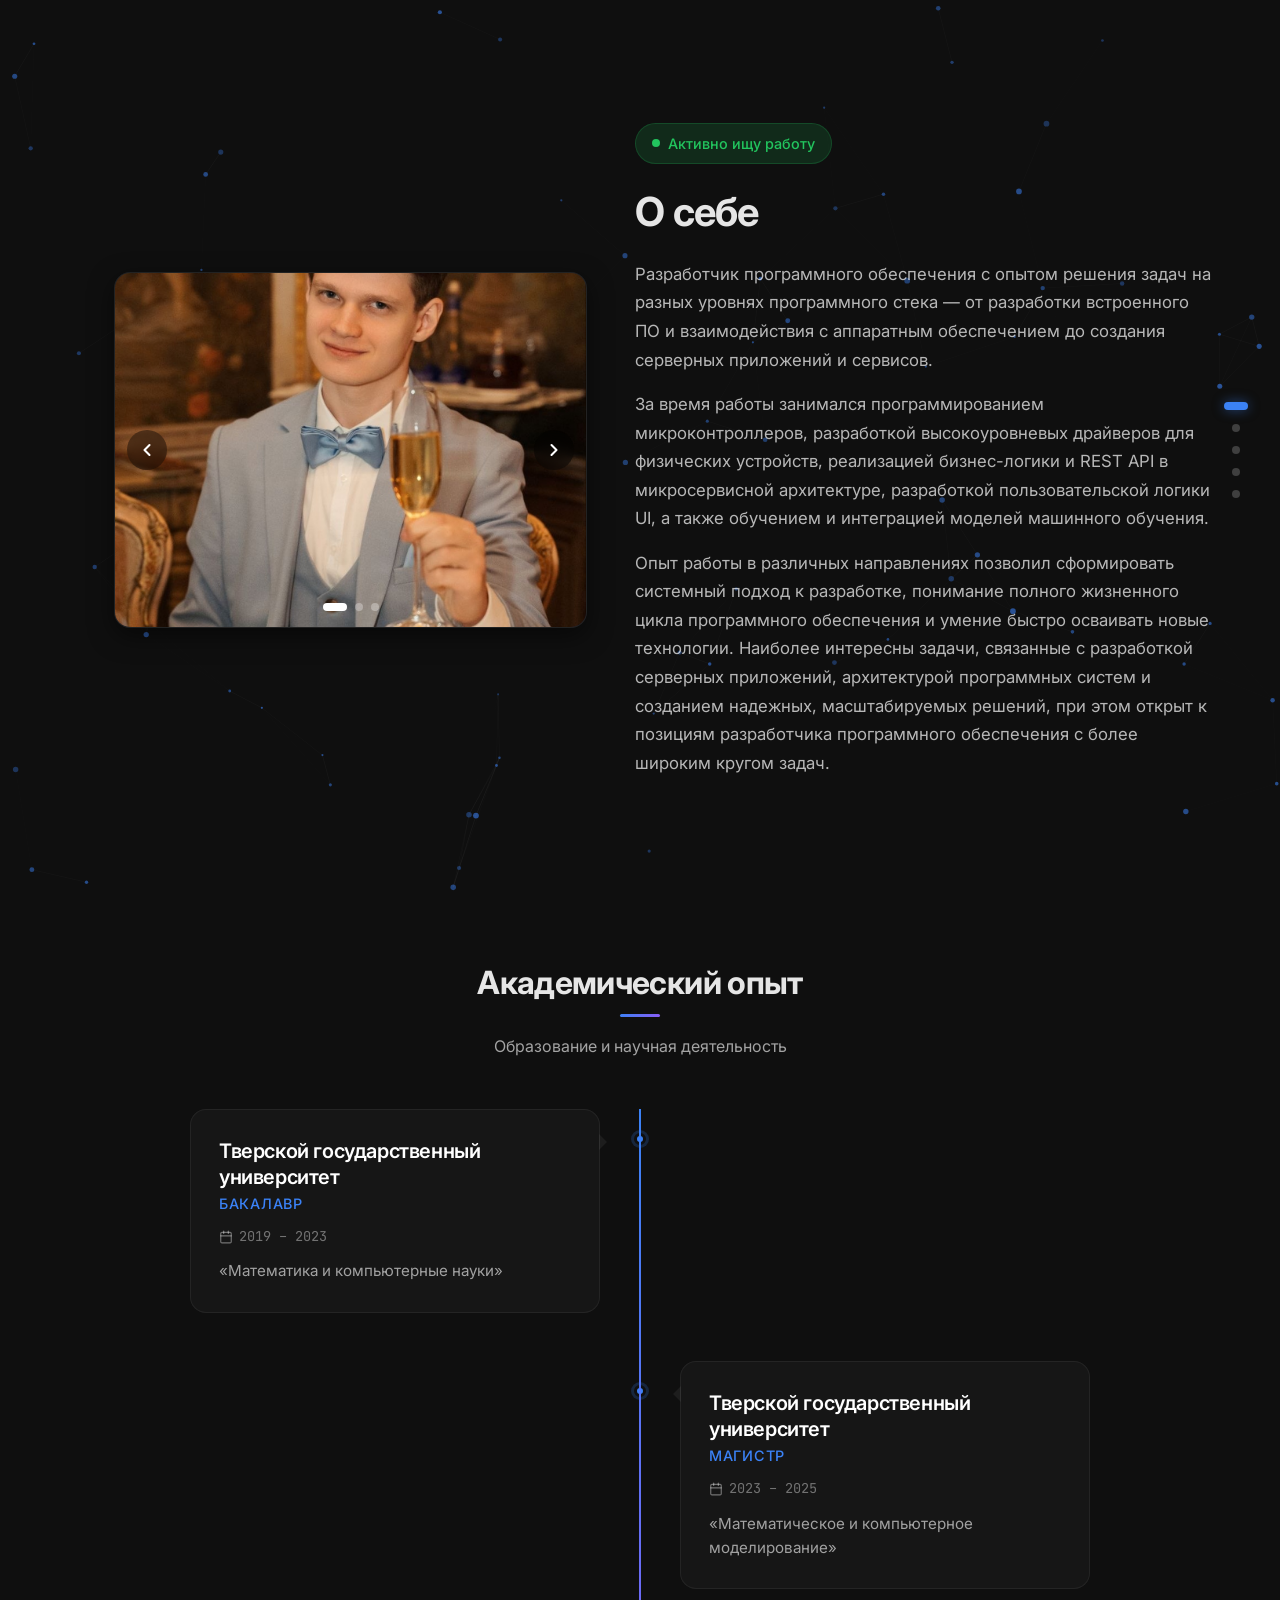
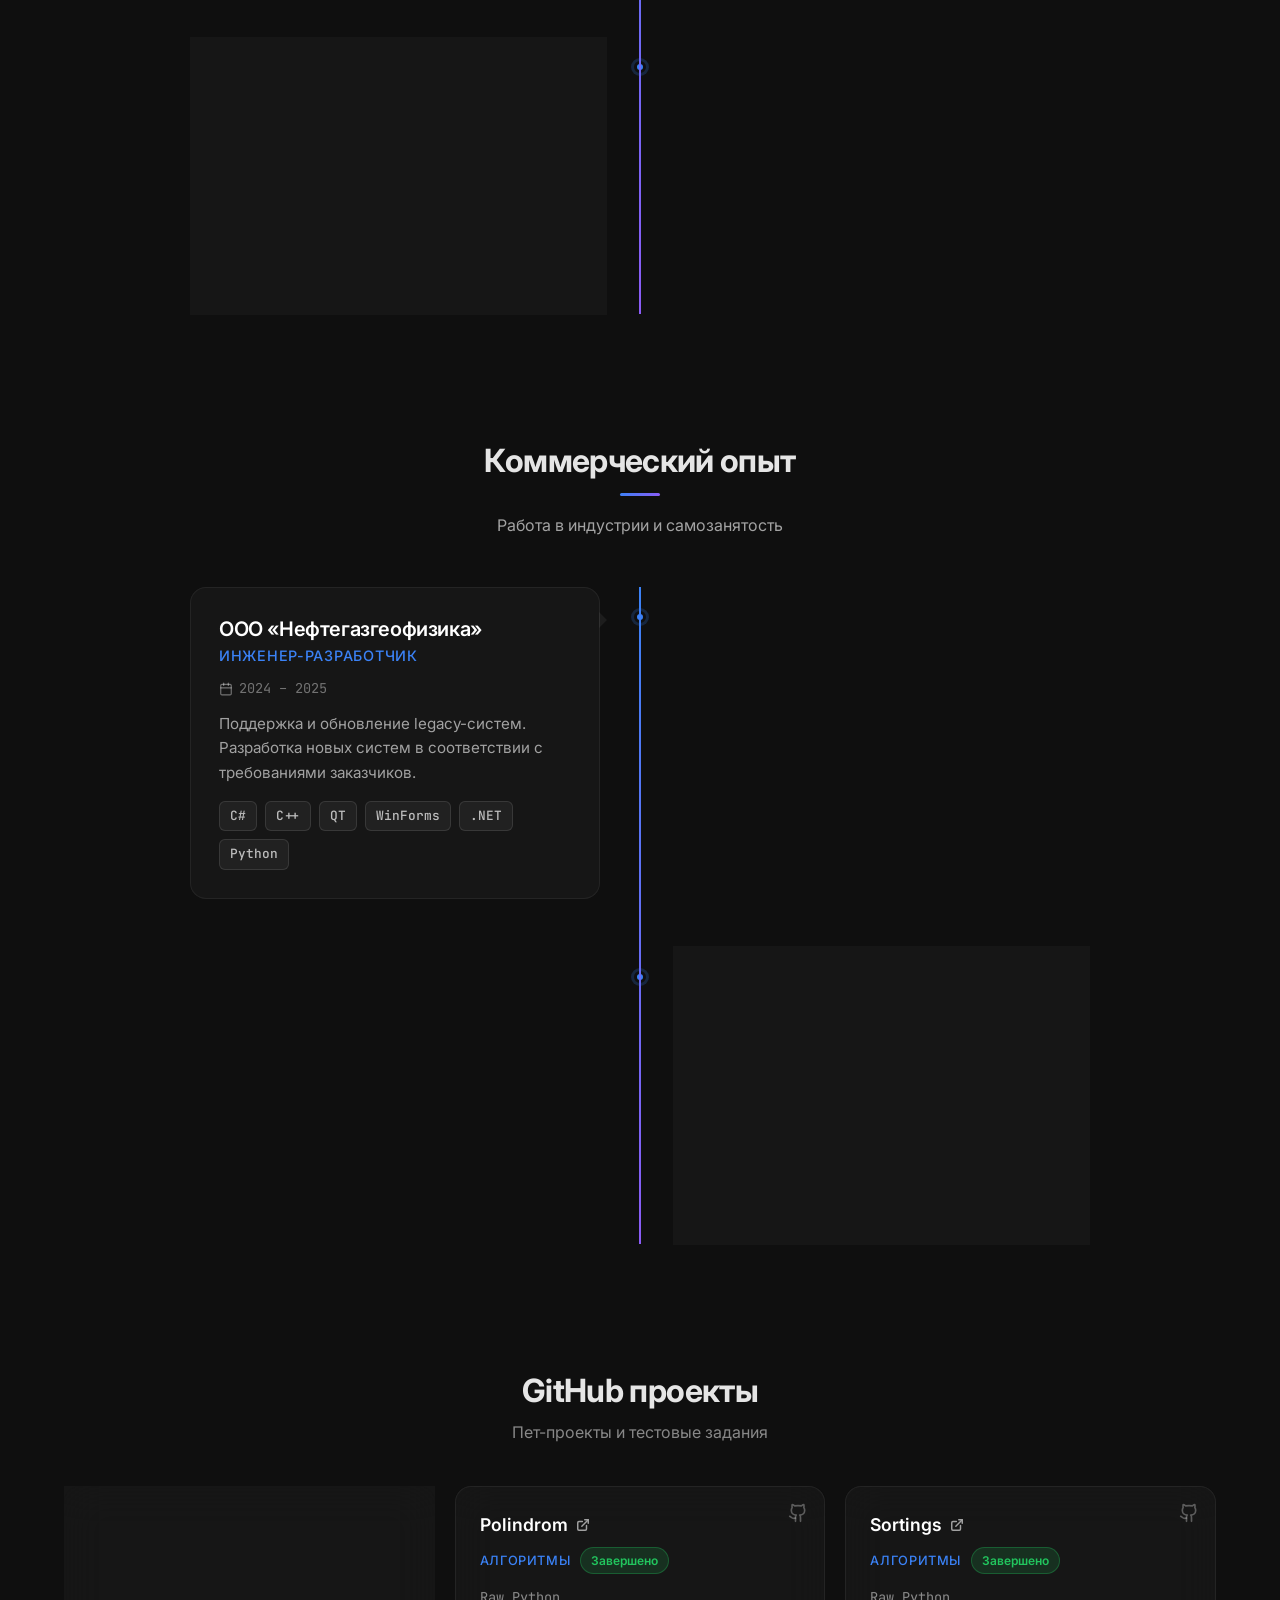
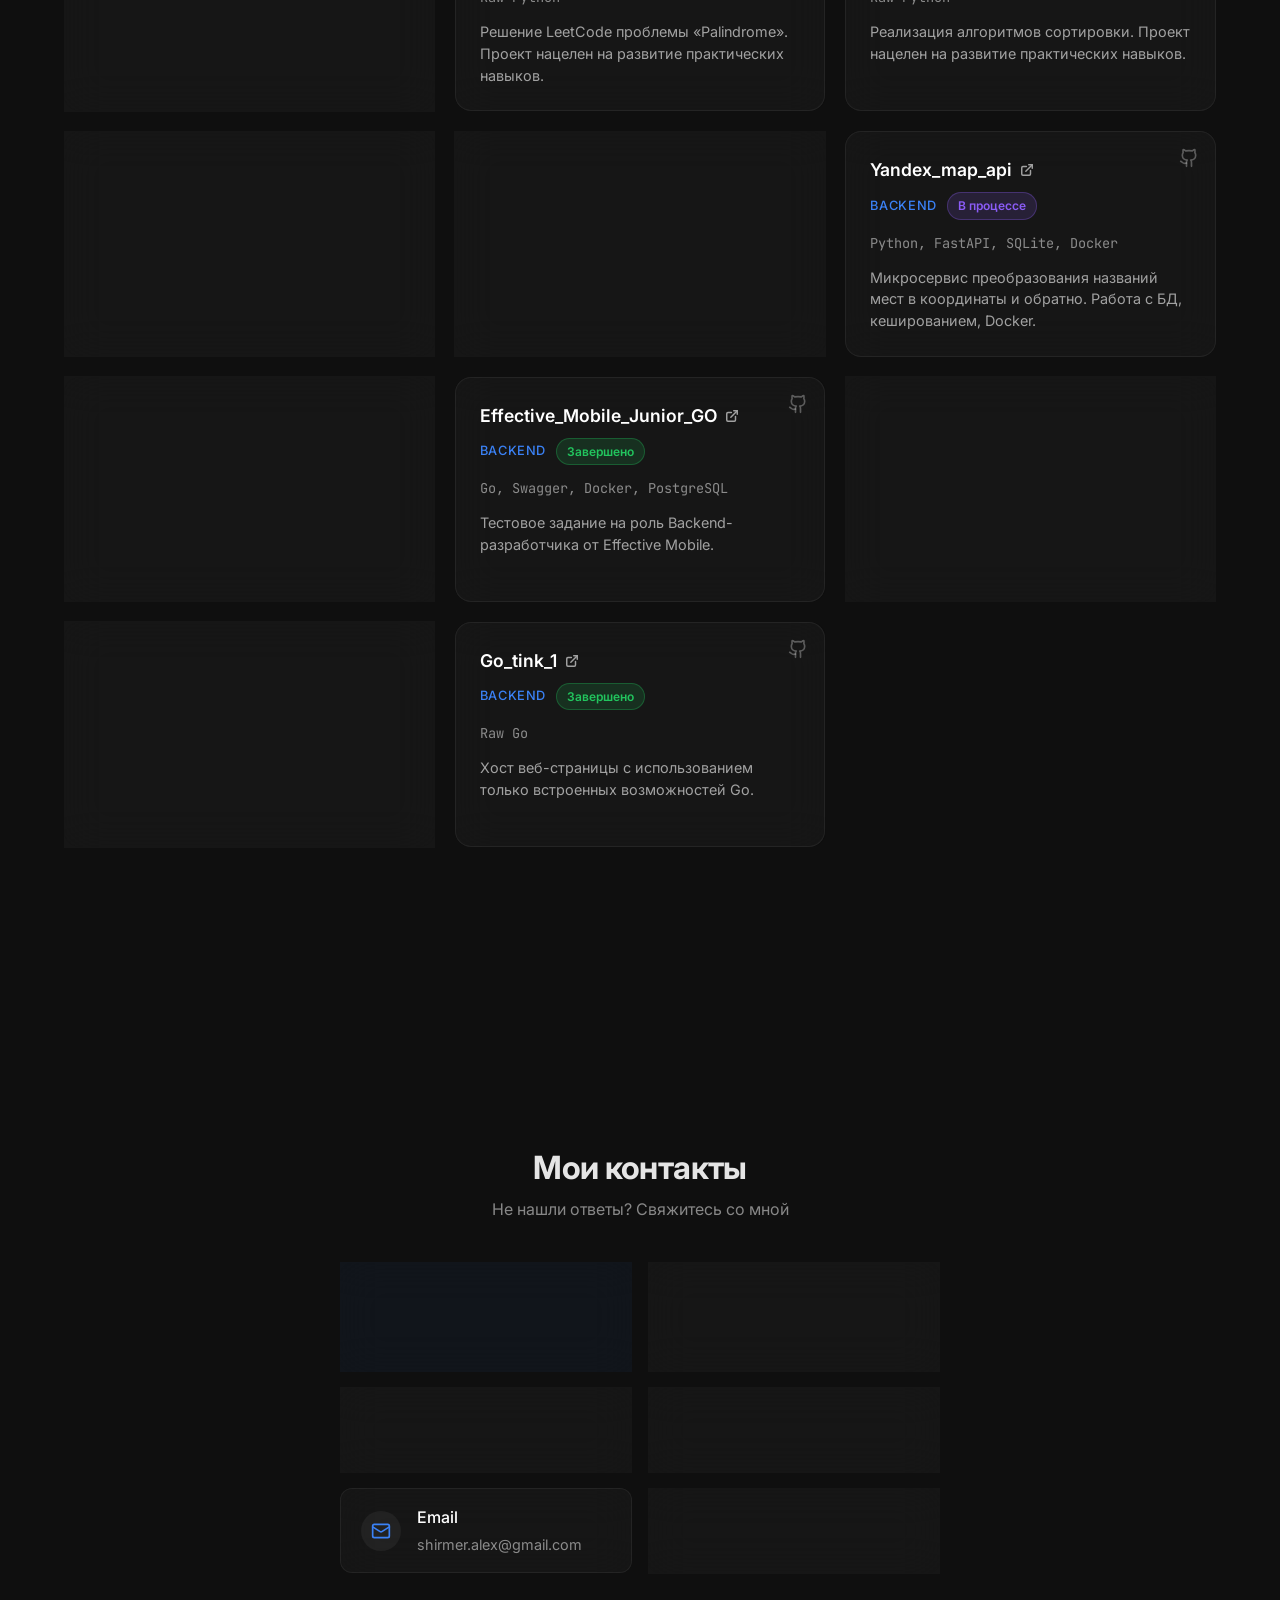
==== index.html @ ea7f6b6f "redesign" ====
<!doctype html>
<html lang="en">
  <head>
    <meta charset="UTF-8" />
    <meta name="viewport" content="width=device-width, initial-scale=1.0" />
    <title>CV — Shirmer</title>
    <link rel="preconnect" href="https://fonts.googleapis.com" />
    <link rel="preconnect" href="https://fonts.gstatic.com" crossorigin />
    <link href="https://fonts.googleapis.com/css2?family=Inter:wght@400;500;600;700&family=JetBrains+Mono:wght@400;500&display=swap" rel="stylesheet" />
    <link rel="stylesheet" href="style.css" />
    <!-- Favicon -->
    <link rel="icon" type="image/svg+xml" href="favicons/favicon.svg" />
    <link rel="icon" type="image/png" sizes="32x32" href="favicons/favicon-32x32.png" />
    <link rel="icon" type="image/png" sizes="16x16" href="favicons/favicon-16x16.png" />
    <link rel="apple-touch-icon" sizes="180x180" href="favicons/apple-touch-icon.png" />
  </head>
  <body>
    <!-- Canvas фон -->
    <canvas id="bgCanvas"></canvas>

    <!-- Индикатор прогресса скролла (верх) -->
    <div class="scroll-progress" id="scrollProgress"></div>

    <!-- Мобильный индикатор прогресса (низ) -->
    <div class="mobile-progress" id="mobileProgress"></div>

    <!-- Навигация -->
    <nav class="nav-dots" id="navDots" aria-label="Section navigation">
      <span class="nav-dot active" data-index="0" data-tooltip="About Me"></span>
      <span class="nav-dot" data-index="1" data-tooltip="Academic"></span>
      <span class="nav-dot" data-index="2" data-tooltip="Commerce"></span>
      <span class="nav-dot" data-index="3" data-tooltip="GitHub Projects"></span>
      <span class="nav-dot" data-index="4" data-tooltip="Contact Info"></span>
    </nav>

    <main class="scroll-container" id="scrollContainer">
      <!-- Section 0: About Me -->
      <section class="section" id="section-0" data-index="0">
        <div class="about-container">
          <div class="about-layout">
            <div class="carousel-wrapper">
              <div class="carousel-container glass" id="carousel" role="region" aria-label="Photo carousel">
                <div class="carousel-slides" id="carouselSlides">
                  <div class="carousel-slide active" data-index="0">
                    <img src="images/image1.jpg" alt="About photo 1" loading="lazy" />
                    <div class="carousel-placeholder">
                      <span class="carousel-placeholder-text">AS</span>
                    </div>
                  </div>
                  <div class="carousel-slide" data-index="1">
                    <img src="images/image2.jpg" alt="About photo 2" loading="lazy" />
                    <div class="carousel-placeholder">
                      <span class="carousel-placeholder-text">AS</span>
                    </div>
                  </div>
                  <div class="carousel-slide" data-index="2">
                    <img src="images/image3.jpg" alt="About photo 3" loading="lazy" />
                    <div class="carousel-placeholder">
                      <span class="carousel-placeholder-text">AS</span>
                    </div>
                  </div>
                </div>
                <button class="carousel-btn carousel-prev" id="carouselPrev" aria-label="Previous image">
                  <svg
                    width="20"
                    height="20"
                    viewBox="0 0 24 24"
                    fill="none"
                    stroke="currentColor"
                    stroke-width="2.5"
                    stroke-linecap="round"
                    stroke-linejoin="round"
                    aria-hidden="true"
                  >
                    <polyline points="15 18 9 12 15 6"></polyline>
                  </svg>
                </button>
                <button class="carousel-btn carousel-next" id="carouselNext" aria-label="Next image">
                  <svg
                    width="20"
                    height="20"
                    viewBox="0 0 24 24"
                    fill="none"
                    stroke="currentColor"
                    stroke-width="2.5"
                    stroke-linecap="round"
                    stroke-linejoin="round"
                    aria-hidden="true"
                  >
                    <polyline points="9 18 15 12 9 6"></polyline>
                  </svg>
                </button>
                <div class="carousel-indicators" id="carouselIndicators" role="tablist" aria-label="Slide indicators">
                  <button class="carousel-dot active" data-slide="0" role="tab" aria-label="Slide 1" aria-selected="true"></button>
                  <button class="carousel-dot" data-slide="1" role="tab" aria-label="Slide 2" aria-selected="false"></button>
                  <button class="carousel-dot" data-slide="2" role="tab" aria-label="Slide 3" aria-selected="false"></button>
                </div>
              </div>
            </div>
            <div class="about-text">
              <div class="status-badge animate-fade-in-up delay-200">
                <span class="status-dot" aria-hidden="true"></span>
                <span>Активно ищу работу</span>
              </div>
              <h2 class="about-title animate-fade-in-up delay-0">О себе</h2>
              <div class="about-paragraphs">
                <p class="animate-fade-in-up delay-100">
                  Разработчик программного обеспечения с опытом решения задач на разных уровнях программного стека — от разработки встроенного ПО и
                  взаимодействия с аппаратным обеспечением до создания серверных приложений и сервисов.
                </p>
                <p class="animate-fade-in-up delay-100">
                  За время работы занимался программированием микроконтроллеров, разработкой высокоуровневых драйверов для физических устройств, реализацией
                  бизнес-логики и REST API в микросервисной архитектуре, разработкой пользовательской логики UI, а также обучением и интеграцией моделей
                  машинного обучения.
                </p>
                <p class="animate-fade-in-up delay-100">
                  Опыт работы в различных направлениях позволил сформировать системный подход к разработке, понимание полного жизненного цикла программного
                  обеспечения и умение быстро осваивать новые технологии. Наиболее интересны задачи, связанные с разработкой серверных приложений, архитектурой
                  программных систем и созданием надежных, масштабируемых решений, при этом открыт к позициям разработчика программного обеспечения с более
                  широким кругом задач.
                </p>
              </div>
            </div>
          </div>
        </div>
      </section>

      <!-- Section 1: Academic -->
      <section class="section" id="section-1" data-index="1">
        <div class="container">
          <div class="section-header">
            <h2>Академический опыт</h2>
            <div class="section-header-line"></div>
            <p class="text-secondary">Образование и научная деятельность</p>
          </div>
          <div class="timeline">
            <div class="timeline-line"></div>

            <article class="timeline-item timeline-item--left animate-fade-in-up delay-100">
              <div class="timeline-dot"></div>
              <div class="timeline-card glass">
                <div class="timeline-arrow"></div>
                <h3 class="timeline-title">Тверской государственный университет</h3>
                <p class="timeline-subtitle">Бакалавр</p>
                <div class="timeline-date">
                  <svg
                    class="timeline-date-icon"
                    width="14"
                    height="14"
                    viewBox="0 0 24 24"
                    fill="none"
                    stroke="currentColor"
                    stroke-width="2"
                    stroke-linecap="round"
                    stroke-linejoin="round"
                    aria-hidden="true"
                  >
                    <rect width="18" height="18" x="3" y="4" rx="2" ry="2" />
                    <line x1="16" x2="16" y1="2" y2="6" />
                    <line x1="8" x2="8" y1="2" y2="6" />
                    <line x1="3" x2="21" y1="10" y2="10" />
                  </svg>
                  <span>2019 – 2023</span>
                </div>
                <p class="timeline-desc">«Математика и компьютерные науки»</p>
              </div>
            </article>

            <article class="timeline-item timeline-item--right animate-fade-in-up delay-200">
              <div class="timeline-dot"></div>
              <div class="timeline-card glass">
                <div class="timeline-arrow"></div>
                <h3 class="timeline-title">Тверской государственный университет</h3>
                <p class="timeline-subtitle">Магистр</p>
                <div class="timeline-date">
                  <svg
                    class="timeline-date-icon"
                    width="14"
                    height="14"
                    viewBox="0 0 24 24"
                    fill="none"
                    stroke="currentColor"
                    stroke-width="2"
                    stroke-linecap="round"
                    stroke-linejoin="round"
                    aria-hidden="true"
                  >
                    <rect width="18" height="18" x="3" y="4" rx="2" ry="2" />
                    <line x1="16" x2="16" y1="2" y2="6" />
                    <line x1="8" x2="8" y1="2" y2="6" />
                    <line x1="3" x2="21" y1="10" y2="10" />
                  </svg>
                  <span>2023 – 2025</span>
                </div>
                <p class="timeline-desc">«Математическое и компьютерное моделирование»</p>
              </div>
            </article>

            <article class="timeline-item timeline-item--left animate-fade-in-up delay-300">
              <div class="timeline-dot"></div>
              <div class="timeline-card glass">
                <div class="timeline-arrow"></div>
                <h3 class="timeline-title">Тверской государственный университет</h3>
                <p class="timeline-subtitle">Магистерская диссертация</p>
                <div class="timeline-date">
                  <svg
                    class="timeline-date-icon"
                    width="14"
                    height="14"
                    viewBox="0 0 24 24"
                    fill="none"
                    stroke="currentColor"
                    stroke-width="2"
                    stroke-linecap="round"
                    stroke-linejoin="round"
                    aria-hidden="true"
                  >
                    <rect width="18" height="18" x="3" y="4" rx="2" ry="2" />
                    <line x1="16" x2="16" y1="2" y2="6" />
                    <line x1="8" x2="8" y1="2" y2="6" />
                    <line x1="3" x2="21" y1="10" y2="10" />
                  </svg>
                  <span>2025</span>
                </div>
                <p class="timeline-desc">
                  Ширмер А.А. Объяснимые модели искусственного интеллекта для задач анализа мелких лабораторных животных в поведенческих тестах
                </p>
              </div>
            </article>
          </div>
        </div>
      </section>

      <!-- Section 2: Commerce -->
      <section class="section" id="section-2" data-index="2">
        <div class="container">
          <div class="section-header">
            <h2>Коммерческий опыт</h2>
            <div class="section-header-line"></div>
            <p class="text-secondary">Работа в индустрии и самозанятость</p>
          </div>
          <div class="timeline">
            <div class="timeline-line"></div>

            <article class="timeline-item timeline-item--left animate-fade-in-up delay-100">
              <div class="timeline-dot"></div>
              <div class="timeline-card glass">
                <div class="timeline-arrow"></div>
                <h3 class="timeline-title">ООО «Нефтегазгеофизика»</h3>
                <p class="timeline-subtitle">Инженер-разработчик</p>
                <div class="timeline-date">
                  <svg
                    class="timeline-date-icon"
                    width="14"
                    height="14"
                    viewBox="0 0 24 24"
                    fill="none"
                    stroke="currentColor"
                    stroke-width="2"
                    stroke-linecap="round"
                    stroke-linejoin="round"
                    aria-hidden="true"
                  >
                    <rect width="18" height="18" x="3" y="4" rx="2" ry="2" />
                    <line x1="16" x2="16" y1="2" y2="6" />
                    <line x1="8" x2="8" y1="2" y2="6" />
                    <line x1="3" x2="21" y1="10" y2="10" />
                  </svg>
                  <span>2024 – 2025</span>
                </div>
                <p class="timeline-desc">Поддержка и обновление legacy-систем. Разработка новых систем в соответствии с требованиями заказчиков.</p>
                <div class="timeline-tags">
                  <span class="timeline-tag">C#</span>
                  <span class="timeline-tag">C++</span>
                  <span class="timeline-tag">QT</span>
                  <span class="timeline-tag">WinForms</span>
                  <span class="timeline-tag">.NET</span>
                  <span class="timeline-tag">Python</span>
                </div>
              </div>
            </article>

            <article class="timeline-item timeline-item--right animate-fade-in-up delay-200">
              <div class="timeline-dot"></div>
              <div class="timeline-card glass">
                <div class="timeline-arrow"></div>
                <h3 class="timeline-title">Самозанятый</h3>
                <p class="timeline-subtitle">Самозанятый</p>
                <div class="timeline-date">
                  <svg
                    class="timeline-date-icon"
                    width="14"
                    height="14"
                    viewBox="0 0 24 24"
                    fill="none"
                    stroke="currentColor"
                    stroke-width="2"
                    stroke-linecap="round"
                    stroke-linejoin="round"
                    aria-hidden="true"
                  >
                    <rect width="18" height="18" x="3" y="4" rx="2" ry="2" />
                    <line x1="16" x2="16" y1="2" y2="6" />
                    <line x1="8" x2="8" y1="2" y2="6" />
                    <line x1="3" x2="21" y1="10" y2="10" />
                  </svg>
                  <span>2025 – наст. время</span>
                </div>
                <p class="timeline-desc">
                  Прохождение курса CS50 от Harvard. Реализация пет-проектов. Изучение высоконагруженных систем распределения товаров (Ozon склад).
                </p>
                <div class="timeline-tags">
                  <span class="timeline-tag">CS50</span>
                  <span class="timeline-tag">Go</span>
                  <span class="timeline-tag">Python</span>
                  <span class="timeline-tag">System Design</span>
                </div>
              </div>
            </article>
          </div>
        </div>
      </section>

      <!-- Section 3: GitHub -->
      <section class="section" id="section-3" data-index="3">
        <div class="container">
          <div class="projects-header">
            <h2>GitHub проекты</h2>
            <p class="projects-subtitle">Пет-проекты и тестовые задания</p>
          </div>

          <div class="projects-grid" id="projectsGrid">
            <article class="project-card animate-fade-in-up" data-category="algorithms" style="animation-delay: 0s">
              <a href="https://github.com/nicnuyster/TwoSumm" class="project-name" target="_blank" rel="noopener noreferrer" aria-label="TwoSumm на GitHub">
                TwoSumm
                <svg
                  xmlns="http://www.w3.org/2000/svg"
                  width="14"
                  height="14"
                  viewBox="0 0 24 24"
                  fill="none"
                  stroke="currentColor"
                  stroke-width="2.5"
                  stroke-linecap="round"
                  stroke-linejoin="round"
                  aria-hidden="true"
                >
                  <path d="M18 13v6a2 2 0 0 1-2 2H5a2 2 0 0 1-2-2V8a2 2 0 0 1 2-2h6" />
                  <polyline points="15 3 21 3 21 9" />
                  <line x1="10" y1="14" x2="21" y2="3" />
                </svg>
              </a>
              <div class="project-meta">
                <span class="project-category">Алгоритмы</span>
                <span class="project-status status--completed">Завершено</span>
              </div>
              <p class="project-stack">Raw Python</p>
              <p class="project-desc">Решение LeetCode проблемы «Two Sum». Проект нацелен на развитие практических навыков.</p>
              <a
                href="https://github.com/nicnuyster/TwoSumm"
                class="project-github-icon"
                target="_blank"
                rel="noopener noreferrer"
                aria-label="Открыть TwoSumm на GitHub"
              >
                <svg
                  xmlns="http://www.w3.org/2000/svg"
                  width="20"
                  height="20"
                  viewBox="0 0 24 24"
                  fill="none"
                  stroke="currentColor"
                  stroke-width="2"
                  stroke-linecap="round"
                  stroke-linejoin="round"
                  aria-hidden="true"
                >
                  <path
                    d="M15 22v-4a4.8 4.8 0 0 0-1-3.5c3 0 6-2 6-5.5.08-1.25-.27-2.48-1-3.5.28-1.15.28-2.35 0-3.5 0 0-1 0-3 1.5-2.64-.5-5.36-.5-8 0C6 2 5 2 5 2c-.3 1.15-.3 2.35 0 3.5A5.403 5.403 0 0 0 4 9c0 3.5 3 5.5 6 5.5-.39.49-.68 1.05-.85 1.65-.17.6-.22 1.23-.15 1.85v4"
                  />
                  <path d="M9 18c-4.51 2-5-2-7-2" />
                </svg>
              </a>
            </article>
            <article class="project-card animate-fade-in-up" data-category="algorithms" style="animation-delay: 0.08s">
              <a href="https://github.com/nicnuyster/plindrom" class="project-name" target="_blank" rel="noopener noreferrer" aria-label="Polindrom на GitHub">
                Polindrom
                <svg
                  xmlns="http://www.w3.org/2000/svg"
                  width="14"
                  height="14"
                  viewBox="0 0 24 24"
                  fill="none"
                  stroke="currentColor"
                  stroke-width="2.5"
                  stroke-linecap="round"
                  stroke-linejoin="round"
                  aria-hidden="true"
                >
                  <path d="M18 13v6a2 2 0 0 1-2 2H5a2 2 0 0 1-2-2V8a2 2 0 0 1 2-2h6" />
                  <polyline points="15 3 21 3 21 9" />
                  <line x1="10" y1="14" x2="21" y2="3" />
                </svg>
              </a>
              <div class="project-meta">
                <span class="project-category">Алгоритмы</span>
                <span class="project-status status--completed">Завершено</span>
              </div>
              <p class="project-stack">Raw Python</p>
              <p class="project-desc">Решение LeetCode проблемы «Palindrome». Проект нацелен на развитие практических навыков.</p>
              <a
                href="https://github.com/nicnuyster/plindrom"
                class="project-github-icon"
                target="_blank"
                rel="noopener noreferrer"
                aria-label="Открыть Polindrom на GitHub"
              >
                <svg
                  xmlns="http://www.w3.org/2000/svg"
                  width="20"
                  height="20"
                  viewBox="0 0 24 24"
                  fill="none"
                  stroke="currentColor"
                  stroke-width="2"
                  stroke-linecap="round"
                  stroke-linejoin="round"
                  aria-hidden="true"
                >
                  <path
                    d="M15 22v-4a4.8 4.8 0 0 0-1-3.5c3 0 6-2 6-5.5.08-1.25-.27-2.48-1-3.5.28-1.15.28-2.35 0-3.5 0 0-1 0-3 1.5-2.64-.5-5.36-.5-8 0C6 2 5 2 5 2c-.3 1.15-.3 2.35 0 3.5A5.403 5.403 0 0 0 4 9c0 3.5 3 5.5 6 5.5-.39.49-.68 1.05-.85 1.65-.17.6-.22 1.23-.15 1.85v4"
                  />
                  <path d="M9 18c-4.51 2-5-2-7-2" />
                </svg>
              </a>
            </article>
            <article class="project-card animate-fade-in-up" data-category="algorithms" style="animation-delay: 0.16s">
              <a href="https://github.com/nicnuyster/sortings" class="project-name" target="_blank" rel="noopener noreferrer" aria-label="Sortings на GitHub">
                Sortings
                <svg
                  xmlns="http://www.w3.org/2000/svg"
                  width="14"
                  height="14"
                  viewBox="0 0 24 24"
                  fill="none"
                  stroke="currentColor"
                  stroke-width="2.5"
                  stroke-linecap="round"
                  stroke-linejoin="round"
                  aria-hidden="true"
                >
                  <path d="M18 13v6a2 2 0 0 1-2 2H5a2 2 0 0 1-2-2V8a2 2 0 0 1 2-2h6" />
                  <polyline points="15 3 21 3 21 9" />
                  <line x1="10" y1="14" x2="21" y2="3" />
                </svg>
              </a>
              <div class="project-meta">
                <span class="project-category">Алгоритмы</span>
                <span class="project-status status--completed">Завершено</span>
              </div>
              <p class="project-stack">Raw Python</p>
              <p class="project-desc">Реализация алгоритмов сортировки. Проект нацелен на развитие практических навыков.</p>
              <a
                href="https://github.com/nicnuyster/sortings"
                class="project-github-icon"
                target="_blank"
                rel="noopener noreferrer"
                aria-label="Открыть Sortings на GitHub"
              >
                <svg
                  xmlns="http://www.w3.org/2000/svg"
                  width="20"
                  height="20"
                  viewBox="0 0 24 24"
                  fill="none"
                  stroke="currentColor"
                  stroke-width="2"
                  stroke-linecap="round"
                  stroke-linejoin="round"
                  aria-hidden="true"
                >
                  <path
                    d="M15 22v-4a4.8 4.8 0 0 0-1-3.5c3 0 6-2 6-5.5.08-1.25-.27-2.48-1-3.5.28-1.15.28-2.35 0-3.5 0 0-1 0-3 1.5-2.64-.5-5.36-.5-8 0C6 2 5 2 5 2c-.3 1.15-.3 2.35 0 3.5A5.403 5.403 0 0 0 4 9c0 3.5 3 5.5 6 5.5-.39.49-.68 1.05-.85 1.65-.17.6-.22 1.23-.15 1.85v4"
                  />
                  <path d="M9 18c-4.51 2-5-2-7-2" />
                </svg>
              </a>
            </article>
            <article class="project-card animate-fade-in-up" data-category="algorithms" style="animation-delay: 0.24s">
              <a
                href="https://github.com/nicnuyster/Python_inrange_GO"
                class="project-name"
                target="_blank"
                rel="noopener noreferrer"
                aria-label="Python_inrange_go на GitHub"
              >
                Python_inrange_go
                <svg
                  xmlns="http://www.w3.org/2000/svg"
                  width="14"
                  height="14"
                  viewBox="0 0 24 24"
                  fill="none"
                  stroke="currentColor"
                  stroke-width="2.5"
                  stroke-linecap="round"
                  stroke-linejoin="round"
                  aria-hidden="true"
                >
                  <path d="M18 13v6a2 2 0 0 1-2 2H5a2 2 0 0 1-2-2V8a2 2 0 0 1 2-2h6" />
                  <polyline points="15 3 21 3 21 9" />
                  <line x1="10" y1="14" x2="21" y2="3" />
                </svg>
              </a>
              <div class="project-meta">
                <span class="project-category">Алгоритмы</span>
                <span class="project-status status--completed">Завершено</span>
              </div>
              <p class="project-stack">Go</p>
              <p class="project-desc">Реализация функции range из Python на Go. Проект нацелен на развитие практических навыков.</p>
              <a
                href="https://github.com/nicnuyster/Python_inrange_GO"
                class="project-github-icon"
                target="_blank"
                rel="noopener noreferrer"
                aria-label="Открыть Python_inrange_go на GitHub"
              >
                <svg
                  xmlns="http://www.w3.org/2000/svg"
                  width="20"
                  height="20"
                  viewBox="0 0 24 24"
                  fill="none"
                  stroke="currentColor"
                  stroke-width="2"
                  stroke-linecap="round"
                  stroke-linejoin="round"
                  aria-hidden="true"
                >
                  <path
                    d="M15 22v-4a4.8 4.8 0 0 0-1-3.5c3 0 6-2 6-5.5.08-1.25-.27-2.48-1-3.5.28-1.15.28-2.35 0-3.5 0 0-1 0-3 1.5-2.64-.5-5.36-.5-8 0C6 2 5 2 5 2c-.3 1.15-.3 2.35 0 3.5A5.403 5.403 0 0 0 4 9c0 3.5 3 5.5 6 5.5-.39.49-.68 1.05-.85 1.65-.17.6-.22 1.23-.15 1.85v4"
                  />
                  <path d="M9 18c-4.51 2-5-2-7-2" />
                </svg>
              </a>
            </article>
            <article class="project-card animate-fade-in-up" data-category="frontend" style="animation-delay: 0.32s">
              <a
                href="https://github.com/nicnuyster/nicnuyster.github.io"
                class="project-name"
                target="_blank"
                rel="noopener noreferrer"
                aria-label="nicnuyster.github.io на GitHub"
              >
                nicnuyster.github.io
                <svg
                  xmlns="http://www.w3.org/2000/svg"
                  width="14"
                  height="14"
                  viewBox="0 0 24 24"
                  fill="none"
                  stroke="currentColor"
                  stroke-width="2.5"
                  stroke-linecap="round"
                  stroke-linejoin="round"
                  aria-hidden="true"
                >
                  <path d="M18 13v6a2 2 0 0 1-2 2H5a2 2 0 0 1-2-2V8a2 2 0 0 1 2-2h6" />
                  <polyline points="15 3 21 3 21 9" />
                  <line x1="10" y1="14" x2="21" y2="3" />
                </svg>
              </a>
              <div class="project-meta">
                <span class="project-category">Frontend</span>
                <span class="project-status status--completed">Завершено*</span>
              </div>
              <p class="project-stack">HTML, CSS, JS, GitHub Pages</p>
              <p class="project-desc">Реализация данного CV-сайта. Практическое применение навыков frontend-разработки.</p>
              <a
                href="https://github.com/nicnuyster/nicnuyster.github.io"
                class="project-github-icon"
                target="_blank"
                rel="noopener noreferrer"
                aria-label="Открыть nicnuyster.github.io на GitHub"
              >
                <svg
                  xmlns="http://www.w3.org/2000/svg"
                  width="20"
                  height="20"
                  viewBox="0 0 24 24"
                  fill="none"
                  stroke="currentColor"
                  stroke-width="2"
                  stroke-linecap="round"
                  stroke-linejoin="round"
                  aria-hidden="true"
                >
                  <path
                    d="M15 22v-4a4.8 4.8 0 0 0-1-3.5c3 0 6-2 6-5.5.08-1.25-.27-2.48-1-3.5.28-1.15.28-2.35 0-3.5 0 0-1 0-3 1.5-2.64-.5-5.36-.5-8 0C6 2 5 2 5 2c-.3 1.15-.3 2.35 0 3.5A5.403 5.403 0 0 0 4 9c0 3.5 3 5.5 6 5.5-.39.49-.68 1.05-.85 1.65-.17.6-.22 1.23-.15 1.85v4"
                  />
                  <path d="M9 18c-4.51 2-5-2-7-2" />
                </svg>
              </a>
            </article>
            <article class="project-card animate-fade-in-up" data-category="backend" style="animation-delay: 0.4s">
              <a
                href="https://github.com/nicnuyster/Yandex_map_api"
                class="project-name"
                target="_blank"
                rel="noopener noreferrer"
                aria-label="Yandex_map_api на GitHub"
              >
                Yandex_map_api
                <svg
                  xmlns="http://www.w3.org/2000/svg"
                  width="14"
                  height="14"
                  viewBox="0 0 24 24"
                  fill="none"
                  stroke="currentColor"
                  stroke-width="2.5"
                  stroke-linecap="round"
                  stroke-linejoin="round"
                  aria-hidden="true"
                >
                  <path d="M18 13v6a2 2 0 0 1-2 2H5a2 2 0 0 1-2-2V8a2 2 0 0 1 2-2h6" />
                  <polyline points="15 3 21 3 21 9" />
                  <line x1="10" y1="14" x2="21" y2="3" />
                </svg>
              </a>
              <div class="project-meta">
                <span class="project-category">Backend</span>
                <span class="project-status status--in-progress">В процессе</span>
              </div>
              <p class="project-stack">Python, FastAPI, SQLite, Docker</p>
              <p class="project-desc">Микросервис преобразования названий мест в координаты и обратно. Работа с БД, кешированием, Docker.</p>
              <a
                href="https://github.com/nicnuyster/Yandex_map_api"
                class="project-github-icon"
                target="_blank"
                rel="noopener noreferrer"
                aria-label="Открыть Yandex_map_api на GitHub"
              >
                <svg
                  xmlns="http://www.w3.org/2000/svg"
                  width="20"
                  height="20"
                  viewBox="0 0 24 24"
                  fill="none"
                  stroke="currentColor"
                  stroke-width="2"
                  stroke-linecap="round"
                  stroke-linejoin="round"
                  aria-hidden="true"
                >
                  <path
                    d="M15 22v-4a4.8 4.8 0 0 0-1-3.5c3 0 6-2 6-5.5.08-1.25-.27-2.48-1-3.5.28-1.15.28-2.35 0-3.5 0 0-1 0-3 1.5-2.64-.5-5.36-.5-8 0C6 2 5 2 5 2c-.3 1.15-.3 2.35 0 3.5A5.403 5.403 0 0 0 4 9c0 3.5 3 5.5 6 5.5-.39.49-.68 1.05-.85 1.65-.17.6-.22 1.23-.15 1.85v4"
                  />
                  <path d="M9 18c-4.51 2-5-2-7-2" />
                </svg>
              </a>
            </article>
            <article class="project-card animate-fade-in-up" data-category="backend" style="animation-delay: 0.48s">
              <a
                href="https://github.com/nicnuyster/test-task-for-junior-backend-developer"
                class="project-name"
                target="_blank"
                rel="noopener noreferrer"
                aria-label="test-task-for-junior на GitHub"
              >
                test-task-for-junior
                <svg
                  xmlns="http://www.w3.org/2000/svg"
                  width="14"
                  height="14"
                  viewBox="0 0 24 24"
                  fill="none"
                  stroke="currentColor"
                  stroke-width="2.5"
                  stroke-linecap="round"
                  stroke-linejoin="round"
                  aria-hidden="true"
                >
                  <path d="M18 13v6a2 2 0 0 1-2 2H5a2 2 0 0 1-2-2V8a2 2 0 0 1 2-2h6" />
                  <polyline points="15 3 21 3 21 9" />
                  <line x1="10" y1="14" x2="21" y2="3" />
                </svg>
              </a>
              <div class="project-meta">
                <span class="project-category">Backend</span>
                <span class="project-status status--completed">Завершено</span>
              </div>
              <p class="project-stack">Go, Swagger, Docker, PostgreSQL</p>
              <p class="project-desc">Тестовое задание на роль Backend-разработчика от MEDODS.</p>
              <a
                href="https://github.com/nicnuyster/test-task-for-junior-backend-developer"
                class="project-github-icon"
                target="_blank"
                rel="noopener noreferrer"
                aria-label="Открыть test-task-for-junior на GitHub"
              >
                <svg
                  xmlns="http://www.w3.org/2000/svg"
                  width="20"
                  height="20"
                  viewBox="0 0 24 24"
                  fill="none"
                  stroke="currentColor"
                  stroke-width="2"
                  stroke-linecap="round"
                  stroke-linejoin="round"
                  aria-hidden="true"
                >
                  <path
                    d="M15 22v-4a4.8 4.8 0 0 0-1-3.5c3 0 6-2 6-5.5.08-1.25-.27-2.48-1-3.5.28-1.15.28-2.35 0-3.5 0 0-1 0-3 1.5-2.64-.5-5.36-.5-8 0C6 2 5 2 5 2c-.3 1.15-.3 2.35 0 3.5A5.403 5.403 0 0 0 4 9c0 3.5 3 5.5 6 5.5-.39.49-.68 1.05-.85 1.65-.17.6-.22 1.23-.15 1.85v4"
                  />
                  <path d="M9 18c-4.51 2-5-2-7-2" />
                </svg>
              </a>
            </article>
            <article class="project-card animate-fade-in-up" data-category="backend" style="animation-delay: 0.56s">
              <a
                href="https://github.com/nicnuyster/Effective_Mobile_Junior_GO"
                class="project-name"
                target="_blank"
                rel="noopener noreferrer"
                aria-label="Effective_Mobile_Junior_GO на GitHub"
              >
                Effective_Mobile_Junior_GO
                <svg
                  xmlns="http://www.w3.org/2000/svg"
                  width="14"
                  height="14"
                  viewBox="0 0 24 24"
                  fill="none"
                  stroke="currentColor"
                  stroke-width="2.5"
                  stroke-linecap="round"
                  stroke-linejoin="round"
                  aria-hidden="true"
                >
                  <path d="M18 13v6a2 2 0 0 1-2 2H5a2 2 0 0 1-2-2V8a2 2 0 0 1 2-2h6" />
                  <polyline points="15 3 21 3 21 9" />
                  <line x1="10" y1="14" x2="21" y2="3" />
                </svg>
              </a>
              <div class="project-meta">
                <span class="project-category">Backend</span>
                <span class="project-status status--completed">Завершено</span>
              </div>
              <p class="project-stack">Go, Swagger, Docker, PostgreSQL</p>
              <p class="project-desc">Тестовое задание на роль Backend-разработчика от Effective Mobile.</p>
              <a
                href="https://github.com/nicnuyster/Effective_Mobile_Junior_GO"
                class="project-github-icon"
                target="_blank"
                rel="noopener noreferrer"
                aria-label="Открыть Effective_Mobile_Junior_GO на GitHub"
              >
                <svg
                  xmlns="http://www.w3.org/2000/svg"
                  width="20"
                  height="20"
                  viewBox="0 0 24 24"
                  fill="none"
                  stroke="currentColor"
                  stroke-width="2"
                  stroke-linecap="round"
                  stroke-linejoin="round"
                  aria-hidden="true"
                >
                  <path
                    d="M15 22v-4a4.8 4.8 0 0 0-1-3.5c3 0 6-2 6-5.5.08-1.25-.27-2.48-1-3.5.28-1.15.28-2.35 0-3.5 0 0-1 0-3 1.5-2.64-.5-5.36-.5-8 0C6 2 5 2 5 2c-.3 1.15-.3 2.35 0 3.5A5.403 5.403 0 0 0 4 9c0 3.5 3 5.5 6 5.5-.39.49-.68 1.05-.85 1.65-.17.6-.22 1.23-.15 1.85v4"
                  />
                  <path d="M9 18c-4.51 2-5-2-7-2" />
                </svg>
              </a>
            </article>
            <article class="project-card animate-fade-in-up" data-category="nn-xai" style="animation-delay: 0.64s">
              <a href="https://github.com/nicnuyster/MNISTCNN" class="project-name" target="_blank" rel="noopener noreferrer" aria-label="MNISTCNN на GitHub">
                MNISTCNN
                <svg
                  xmlns="http://www.w3.org/2000/svg"
                  width="14"
                  height="14"
                  viewBox="0 0 24 24"
                  fill="none"
                  stroke="currentColor"
                  stroke-width="2.5"
                  stroke-linecap="round"
                  stroke-linejoin="round"
                  aria-hidden="true"
                >
                  <path d="M18 13v6a2 2 0 0 1-2 2H5a2 2 0 0 1-2-2V8a2 2 0 0 1 2-2h6" />
                  <polyline points="15 3 21 3 21 9" />
                  <line x1="10" y1="14" x2="21" y2="3" />
                </svg>
              </a>
              <div class="project-meta">
                <span class="project-category">NN / XAI</span>
                <span class="project-status status--on-hold">На удержании</span>
              </div>
              <p class="project-stack">Python, PyTorch, NumPy, Matplotlib</p>
              <p class="project-desc">Магистерская диссертация по объяснимым моделям ИИ. Код на удержании из-за переработки компонентов.</p>
              <a
                href="https://github.com/nicnuyster/MNISTCNN"
                class="project-github-icon"
                target="_blank"
                rel="noopener noreferrer"
                aria-label="Открыть MNISTCNN на GitHub"
              >
                <svg
                  xmlns="http://www.w3.org/2000/svg"
                  width="20"
                  height="20"
                  viewBox="0 0 24 24"
                  fill="none"
                  stroke="currentColor"
                  stroke-width="2"
                  stroke-linecap="round"
                  stroke-linejoin="round"
                  aria-hidden="true"
                >
                  <path
                    d="M15 22v-4a4.8 4.8 0 0 0-1-3.5c3 0 6-2 6-5.5.08-1.25-.27-2.48-1-3.5.28-1.15.28-2.35 0-3.5 0 0-1 0-3 1.5-2.64-.5-5.36-.5-8 0C6 2 5 2 5 2c-.3 1.15-.3 2.35 0 3.5A5.403 5.403 0 0 0 4 9c0 3.5 3 5.5 6 5.5-.39.49-.68 1.05-.85 1.65-.17.6-.22 1.23-.15 1.85v4"
                  />
                  <path d="M9 18c-4.51 2-5-2-7-2" />
                </svg>
              </a>
            </article>
            <article class="project-card animate-fade-in-up" data-category="backend" style="animation-delay: 0.72s">
              <a href="https://github.com/nicnuyster/webpet" class="project-name" target="_blank" rel="noopener noreferrer" aria-label="Webpet на GitHub">
                Webpet
                <svg
                  xmlns="http://www.w3.org/2000/svg"
                  width="14"
                  height="14"
                  viewBox="0 0 24 24"
                  fill="none"
                  stroke="currentColor"
                  stroke-width="2.5"
                  stroke-linecap="round"
                  stroke-linejoin="round"
                  aria-hidden="true"
                >
                  <path d="M18 13v6a2 2 0 0 1-2 2H5a2 2 0 0 1-2-2V8a2 2 0 0 1 2-2h6" />
                  <polyline points="15 3 21 3 21 9" />
                  <line x1="10" y1="14" x2="21" y2="3" />
                </svg>
              </a>
              <div class="project-meta">
                <span class="project-category">Backend</span>
                <span class="project-status status--on-hold">На удержании</span>
              </div>
              <p class="project-stack">Python, FastAPI, Gemini API</p>
              <p class="project-desc">Микросервис с интеграцией Gemini API. На удержании — вопрос уникальности относительно других проектов.</p>
              <a
                href="https://github.com/nicnuyster/webpet"
                class="project-github-icon"
                target="_blank"
                rel="noopener noreferrer"
                aria-label="Открыть Webpet на GitHub"
              >
                <svg
                  xmlns="http://www.w3.org/2000/svg"
                  width="20"
                  height="20"
                  viewBox="0 0 24 24"
                  fill="none"
                  stroke="currentColor"
                  stroke-width="2"
                  stroke-linecap="round"
                  stroke-linejoin="round"
                  aria-hidden="true"
                >
                  <path
                    d="M15 22v-4a4.8 4.8 0 0 0-1-3.5c3 0 6-2 6-5.5.08-1.25-.27-2.48-1-3.5.28-1.15.28-2.35 0-3.5 0 0-1 0-3 1.5-2.64-.5-5.36-.5-8 0C6 2 5 2 5 2c-.3 1.15-.3 2.35 0 3.5A5.403 5.403 0 0 0 4 9c0 3.5 3 5.5 6 5.5-.39.49-.68 1.05-.85 1.65-.17.6-.22 1.23-.15 1.85v4"
                  />
                  <path d="M9 18c-4.51 2-5-2-7-2" />
                </svg>
              </a>
            </article>
            <article class="project-card animate-fade-in-up" data-category="backend" style="animation-delay: 0.8s">
              <a href="https://github.com/nicnuyster/GO_Tink_1" class="project-name" target="_blank" rel="noopener noreferrer" aria-label="Go_tink_1 на GitHub">
                Go_tink_1
                <svg
                  xmlns="http://www.w3.org/2000/svg"
                  width="14"
                  height="14"
                  viewBox="0 0 24 24"
                  fill="none"
                  stroke="currentColor"
                  stroke-width="2.5"
                  stroke-linecap="round"
                  stroke-linejoin="round"
                  aria-hidden="true"
                >
                  <path d="M18 13v6a2 2 0 0 1-2 2H5a2 2 0 0 1-2-2V8a2 2 0 0 1 2-2h6" />
                  <polyline points="15 3 21 3 21 9" />
                  <line x1="10" y1="14" x2="21" y2="3" />
                </svg>
              </a>
              <div class="project-meta">
                <span class="project-category">Backend</span>
                <span class="project-status status--completed">Завершено</span>
              </div>
              <p class="project-stack">Raw Go</p>
              <p class="project-desc">Хост веб-страницы с использованием только встроенных возможностей Go.</p>
              <a
                href="https://github.com/nicnuyster/GO_Tink_1"
                class="project-github-icon"
                target="_blank"
                rel="noopener noreferrer"
                aria-label="Открыть Go_tink_1 на GitHub"
              >
                <svg
                  xmlns="http://www.w3.org/2000/svg"
                  width="20"
                  height="20"
                  viewBox="0 0 24 24"
                  fill="none"
                  stroke="currentColor"
                  stroke-width="2"
                  stroke-linecap="round"
                  stroke-linejoin="round"
                  aria-hidden="true"
                >
                  <path
                    d="M15 22v-4a4.8 4.8 0 0 0-1-3.5c3 0 6-2 6-5.5.08-1.25-.27-2.48-1-3.5.28-1.15.28-2.35 0-3.5 0 0-1 0-3 1.5-2.64-.5-5.36-.5-8 0C6 2 5 2 5 2c-.3 1.15-.3 2.35 0 3.5A5.403 5.403 0 0 0 4 9c0 3.5 3 5.5 6 5.5-.39.49-.68 1.05-.85 1.65-.17.6-.22 1.23-.15 1.85v4"
                  />
                  <path d="M9 18c-4.51 2-5-2-7-2" />
                </svg>
              </a>
            </article>
          </div>
        </div>
      </section>

      <!-- Section 4: Contact -->
      <section class="section" id="section-4" data-index="4">
        <div class="container">
          <div class="contacts-header">
            <h2>Мои контакты</h2>
            <p class="contacts-subtitle">Не нашли ответы? Свяжитесь со мной</p>
          </div>
          <div class="contacts-grid">
            <a
              href="https://t.me/alexshirmer"
              class="contact-card contact-card--priority animate-fade-in-up"
              style="animation-delay: 0s"
              target="_blank"
              rel="noopener noreferrer"
              aria-label="Telegram: @alexshirmer"
            >
              <span class="contact-card-icon" aria-hidden="true">
                <svg
                  xmlns="http://www.w3.org/2000/svg"
                  xmlns:xlink="http://www.w3.org/1999/xlink"
                  id="Livello_1"
                  data-name="Livello 1"
                  viewBox="0 0 240 240"
                  width="20"
                  height="20"
                >
                  <defs>
                    <linearGradient id="linear-gradient" x1="120" y1="240" x2="120" gradientUnits="userSpaceOnUse">
                      <stop offset="0" stop-color="#1d93d2" />
                      <stop offset="1" stop-color="#38b0e3" />
                    </linearGradient>
                  </defs>
                  <title>Telegram_logo</title>
                  <circle cx="120" cy="120" r="120" fill="url(#linear-gradient)" />
                  <path d="M81.229,128.772l14.237,39.406s1.78,3.687,3.686,3.687,30.255-29.492,30.255-29.492l31.525-60.89L81.737,118.6Z" fill="#c8daea" />
                  <path d="M100.106,138.878l-2.733,29.046s-1.144,8.9,7.754,0,17.415-15.763,17.415-15.763" fill="#a9c6d8" />
                  <path
                    d="M81.486,130.178,52.2,120.636s-3.5-1.42-2.373-4.64c.232-.664.7-1.229,2.1-2.2,6.489-4.523,120.106-45.36,120.106-45.36s3.208-1.081,5.1-.362a2.766,2.766,0,0,1,1.885,2.055,9.357,9.357,0,0,1,.254,2.585c-.009.752-.1,1.449-.169,2.542-.692,11.165-21.4,94.493-21.4,94.493s-1.239,4.876-5.678,5.043A8.13,8.13,0,0,1,146.1,172.5c-8.711-7.493-38.819-27.727-45.472-32.177a1.27,1.27,0,0,1-.546-.9c-.093-.469.417-1.05.417-1.05s52.426-46.6,53.821-51.492c.108-.379-.3-.566-.848-.4-3.482,1.281-63.844,39.4-70.506,43.607A3.21,3.21,0,0,1,81.486,130.178Z"
                    fill="#fff"
                  />
                  <script xmlns="" />
                </svg>
              </span>
              <div class="contact-card-info">
                <span class="contact-card-label">Telegram</span>
                <span class="contact-card-value">@alexshirmer</span>
                <span class="contact-card-hint">самый быстрый ответ</span>
              </div>
            </a>
            <a
              href="https://max.ru/u/f9LHodD0cOIsIGIQXzzEwSTJBnGekuV7ME9jiyPmvPCyoDmC7KzepE-10wE"
              class="contact-card animate-fade-in-up"
              style="animation-delay: 0.1s"
              target="_blank"
              rel="noopener noreferrer"
              aria-label="MAX: Профиль"
            >
              <span class="contact-card-icon" aria-hidden="true">
                <svg xmlns="http://www.w3.org/2000/svg" viewBox="0 0 1000 1000" width="20" height="20">
                  <defs>
                    <linearGradient id="b">
                      <stop offset="0" stop-color="#00f" />
                      <stop offset="1" stop-opacity="0" />
                    </linearGradient>
                    <linearGradient id="a">
                      <stop offset="0" stop-color="#4cf" />
                      <stop offset=".662" stop-color="#53e" />
                      <stop offset="1" stop-color="#93d" />
                    </linearGradient>
                    <linearGradient id="c" x1="117.847" x2="1000" y1="760.536" y2="500" gradientUnits="userSpaceOnUse" href="#a" />
                    <radialGradient
                      id="d"
                      cx="-87.392"
                      cy="1166.116"
                      r="500"
                      fx="-87.392"
                      fy="1166.116"
                      gradientTransform="rotate(51.356 1551.478 559.3)scale(2.42703433 1)"
                      gradientUnits="userSpaceOnUse"
                      href="#b"
                    />
                  </defs>
                  <rect width="1000" height="1000" fill="url(#c)" ry="249.681" />
                  <rect width="1000" height="1000" fill="url(#d)" ry="249.681" />
                  <path
                    fill="#fff"
                    fill-rule="evenodd"
                    d="M508.211 878.328c-75.007 0-109.864-10.95-170.453-54.75-38.325 49.275-159.686 87.783-164.979 21.9 0-49.456-10.95-91.248-23.36-136.873-14.782-56.21-31.572-118.807-31.572-209.508 0-216.626 177.754-379.597 388.357-379.597 210.785 0 375.947 171.001 375.947 381.604.707 207.346-166.595 376.118-373.94 377.224m3.103-571.585c-102.564-5.292-182.499 65.7-200.201 177.024-14.6 92.162 11.315 204.398 33.397 210.238 10.585 2.555 37.23-18.98 53.837-35.587a189.8 189.8 0 0 0 92.71 33.032c106.273 5.112 197.08-75.794 204.215-181.95 4.154-106.382-77.67-196.486-183.958-202.574Z"
                    clip-rule="evenodd"
                  />
                </svg>
              </span>
              <div class="contact-card-info">
                <span class="contact-card-label">MAX</span>
                <span class="contact-card-value">Профиль</span>
                <span class="contact-card-hint">удобная альтернатива</span>
              </div>
            </a>
            <a
              href="https://tver.hh.ru/resume/6ae2d0c6ff0fb99d2a0039ed1f6844566e3032"
              class="contact-card animate-fade-in-up"
              style="animation-delay: 0.2s"
              target="_blank"
              rel="noopener noreferrer"
              aria-label="HeadHunter: Резюме"
            >
              <span class="contact-card-icon" aria-hidden="true">
                <svg xmlns="http://www.w3.org/2000/svg" viewBox="0 0 48 48" width="20" height="20" version="1.1">
                  <path
                    d="M24 48c13.254 0 24-10.746 24-24S37.254 0 24 0 0 10.746 0 24s10.746 24 24 24m0 0"
                    style="stroke: none; fill-rule: nonzero; fill: #ff0002; fill-opacity: 1"
                  />
                  <path
                    d="M35.676 20.46c-.727-.75-1.758-1.16-3.02-1.16-1.562 0-2.765.637-3.46 1.829v-5.91h-3.63v16.203h3.63v-5.695c0-1.329.273-2.18.683-2.68.394-.5.953-.692 1.555-.692.53 0 .953.168 1.246.477.297.316.465.805.465 1.484v7.094h3.632v-7.808c0-1.329-.386-2.407-1.101-3.141M19.438 19.3c-1.567 0-2.77.637-3.461 1.829v-5.91h-3.63v16.203h3.63v-5.695c0-1.329.273-2.18.68-2.68.398-.5.956-.692 1.554-.692.535 0 .953.168 1.25.477.297.316.465.805.465 1.484v7.094h3.633v-7.808c0-1.329-.387-2.407-1.114-3.153-.715-.75-1.746-1.148-3.008-1.148m0 0"
                    style="stroke: none; fill-rule: nonzero; fill: #fff; fill-opacity: 1"
                  />
                  <script xmlns="" />
                </svg>
              </span>
              <div class="contact-card-info">
                <span class="contact-card-label">HeadHunter</span>
                <span class="contact-card-value">Резюме</span>
              </div>
            </a>
            <a
              href="https://github.com/nicnuyster"
              class="contact-card animate-fade-in-up"
              style="animation-delay: 0.3s"
              target="_blank"
              rel="noopener noreferrer"
              aria-label="GitHub: nicnuyster"
            >
              <span class="contact-card-icon" aria-hidden="true">
                <svg
                  xmlns="http://www.w3.org/2000/svg"
                  width="20"
                  height="20"
                  viewBox="0 0 24 24"
                  fill="none"
                  stroke="currentColor"
                  stroke-width="2"
                  stroke-linecap="round"
                  stroke-linejoin="round"
                >
                  <path
                    d="M15 22v-4a4.8 4.8 0 0 0-1-3.5c3 0 6-2 6-5.5.08-1.25-.27-2.48-1-3.5.28-1.15.28-2.35 0-3.5 0 0-1 0-3 1.5-2.64-.5-5.36-.5-8 0C6 2 5 2 5 2c-.3 1.15-.3 2.35 0 3.5A5.403 5.403 0 0 0 4 9c0 3.5 3 5.5 6 5.5-.39.49-.68 1.05-.85 1.65-.17.6-.22 1.23-.15 1.85v4"
                  />
                  <path d="M9 18c-4.51 2-5-2-7-2" />
                </svg>
              </span>
              <div class="contact-card-info">
                <span class="contact-card-label">GitHub</span>
                <span class="contact-card-value">nicnuyster</span>
              </div>
            </a>
            <a
              href="mailto:shirmer.alex@gmail.com"
              class="contact-card animate-fade-in-up"
              style="animation-delay: 0.4s"
              aria-label="Email: shirmer.alex@gmail.com"
            >
              <span class="contact-card-icon" aria-hidden="true">
                <svg
                  xmlns="http://www.w3.org/2000/svg"
                  width="20"
                  height="20"
                  viewBox="0 0 24 24"
                  fill="none"
                  stroke="currentColor"
                  stroke-width="2"
                  stroke-linecap="round"
                  stroke-linejoin="round"
                >
                  <rect width="20" height="16" x="2" y="4" rx="2" />
                  <path d="m22 7-8.97 5.7a1.94 1.94 0 0 1-2.06 0L2 7" />
                </svg>
              </span>
              <div class="contact-card-info">
                <span class="contact-card-label">Email</span>
                <span class="contact-card-value">shirmer.alex@gmail.com</span>
              </div>
            </a>
            <a href="tel:+79157057591" class="contact-card animate-fade-in-up" style="animation-delay: 0.5s" aria-label="Телефон: +7 (915) 705 75-91">
              <span class="contact-card-icon" aria-hidden="true">
                <svg
                  xmlns="http://www.w3.org/2000/svg"
                  width="20"
                  height="20"
                  viewBox="0 0 24 24"
                  fill="none"
                  stroke="currentColor"
                  stroke-width="2"
                  stroke-linecap="round"
                  stroke-linejoin="round"
                >
                  <path
                    d="M22 16.92v3a2 2 0 0 1-2.18 2 19.79 19.79 0 0 1-8.63-3.07 19.5 19.5 0 0 1-6-6 19.79 19.79 0 0 1-3.07-8.67A2 2 0 0 1 4.11 2h3a2 2 0 0 1 2 1.72c.127.96.361 1.903.7 2.81a2 2 0 0 1-.45 2.11L8.09 9.91a16 16 0 0 0 6 6l1.27-1.27a2 2 0 0 1 2.11-.45c.907.339 1.85.573 2.81.7A2 2 0 0 1 22 16.92z"
                  />
                </svg>
              </span>
              <div class="contact-card-info">
                <span class="contact-card-label">Телефон</span>
                <span class="contact-card-value">+7 (915) 705 75-91</span>
              </div>
            </a>
          </div>
        </div>
      </section>
    </main>

    <script src="script.js"></script>
  </body>
</html>
---- style.css ----
/* === CSS-ПЕРЕМЕННЫЕ === */
:root {
  /* Палитра — тёмная тема */
  --bg-primary: #0f0f0f;
  --bg-secondary: #141414;
  --bg-tertiary: #1a1a1a;
  --bg-card: rgba(255, 255, 255, 0.03);
  --bg-card-hover: rgba(255, 255, 255, 0.06);
  --bg-glass: rgba(255, 255, 255, 0.03);

  /* Акцентные цвета */
  --accent-primary: #3b82f6;
  --accent-primary-rgb: 59, 130, 246;
  --accent-secondary: #8b5cf6;
  --accent-secondary-rgb: 139, 92, 246;
  --accent-gradient: linear-gradient(135deg, var(--accent-primary) 0%, var(--accent-secondary) 100%);

  /* Нейтральные оттенки текста */
  --text-primary: #e5e5e5;
  --text-secondary: #a3a3a3;
  --text-tertiary: #737373;
  --text-muted: #525252;

  /* Отступы — 4px базовая сетка */
  --space-1: 4px;
  --space-2: 8px;
  --space-3: 12px;
  --space-4: 16px;
  --space-5: 24px;
  --space-6: 32px;
  --space-7: 48px;
  --space-8: 64px;
  --space-9: 96px;

  /* Скругления */
  --radius-sm: 8px;
  --radius-md: 12px;
  --radius-lg: 16px;
  --radius-xl: 24px;

  /* Тени */
  --shadow-sm: 0 1px 2px rgba(0, 0, 0, 0.3);
  --shadow-md: 0 4px 12px rgba(0, 0, 0, 0.4);
  --shadow-lg: 0 8px 24px rgba(0, 0, 0, 0.5);
  --shadow-glow: 0 0 24px rgba(var(--accent-primary-rgb), 0.15);
  --shadow-glow-lg: 0 0 40px rgba(var(--accent-primary-rgb), 0.2);

  /* Переходы */
  --transition-fast: 0.15s cubic-bezier(0.4, 0, 0.2, 1);
  --transition-base: 0.3s cubic-bezier(0.4, 0, 0.2, 1);
  --transition-slow: 0.5s cubic-bezier(0.4, 0, 0.2, 1);

  /* Типографика */
  --font-sans: "Inter", system-ui, -apple-system, BlinkMacSystemFont, "Segoe UI", Roboto, "Helvetica Neue", Arial, sans-serif;
  --font-mono: "JetBrains Mono", "Fira Code", "SF Mono", ui-monospace, monospace;

  /* Размеры шрифтов */
  --text-xs: 0.75rem;
  --text-sm: 0.875rem;
  --text-base: 1rem;
  --text-lg: 1.125rem;
  --text-xl: 1.25rem;
  --text-2xl: 1.5rem;
  --text-3xl: 2rem;
  --text-4xl: 3rem;

  /* Жирность */
  --font-normal: 400;
  --font-medium: 500;
  --font-semibold: 600;
  --font-bold: 700;
}

/* === СБРОС СТИЛЕЙ === */
*,
*::before,
*::after {
  box-sizing: border-box;
  margin: 0;
  padding: 0;
}

html {
  scroll-snap-type: y mandatory;
  scroll-behavior: smooth;
  font-size: 16px;
  -webkit-text-size-adjust: 100%;
  -moz-tab-size: 4;
  tab-size: 4;
}

body {
  font-family: var(--font-sans);
  font-size: var(--text-base);
  font-weight: var(--font-normal);
  line-height: 1.6;
  color: var(--text-primary);
  background-color: var(--bg-primary);
  -webkit-font-smoothing: antialiased;
  -moz-osx-font-smoothing: grayscale;
  text-rendering: optimizeLegibility;
  overflow-x: hidden;
}

/* Fallback для canvas */
body.no-canvas {
  background: radial-gradient(ellipse at 50% 30%, hsla(210, 80%, 60%, 0.03) 0%, transparent 70%), var(--bg-primary);
}

/* === БАЗОВЫЕ ЭЛЕМЕНТЫ === */
h1,
h2,
h3,
h4,
h5,
h6 {
  font-weight: var(--font-bold);
  line-height: 1.2;
  color: var(--text-primary);
  letter-spacing: -0.02em;
}

h1 {
  font-size: var(--text-4xl);
  font-weight: var(--font-bold);
  letter-spacing: -0.03em;
}

h2 {
  font-size: var(--text-3xl);
  font-weight: var(--font-semibold);
  letter-spacing: -0.02em;
}

h3 {
  font-size: var(--text-2xl);
  font-weight: var(--font-semibold);
}

h4 {
  font-size: var(--text-xl);
  font-weight: var(--font-medium);
}

p {
  color: var(--text-secondary);
  line-height: 1.7;
}

a {
  color: var(--accent-primary);
  text-decoration: none;
  transition: color var(--transition-base);
}

a:hover {
  color: var(--accent-secondary);
}

img {
  max-width: 100%;
  height: auto;
  display: block;
}

button {
  font-family: inherit;
  cursor: pointer;
  border: none;
  background: none;
  color: inherit;
}

/* === УТИЛИТАРНЫЕ КЛАССЫ === */

.container {
  max-width: 1200px;
  width: 100%;
  margin-left: auto;
  margin-right: auto;
  padding-left: var(--space-5);
  padding-right: var(--space-5);
}

.section {
  min-height: 100vh;
  scroll-snap-align: start;
  display: flex;
  align-items: center;
  justify-content: center;
  padding: var(--space-8) var(--space-5);
  position: relative;
}

.glass {
  background: var(--bg-glass);
  backdrop-filter: blur(20px);
  -webkit-backdrop-filter: blur(20px);
  border: 1px solid rgba(255, 255, 255, 0.06);
  border-radius: var(--radius-lg);
  transition:
    transform var(--transition-base),
    box-shadow var(--transition-base),
    background var(--transition-base);
}

.glass:hover {
  transform: translateY(-4px);
  background: var(--bg-card-hover);
  box-shadow: var(--shadow-lg);
}

.gradient-text {
  background: var(--accent-gradient);
  -webkit-background-clip: text;
  -webkit-text-fill-color: transparent;
  background-clip: text;
}

.mono {
  font-family: var(--font-mono);
  font-size: var(--text-sm);
  letter-spacing: 0.02em;
}

.badge {
  display: inline-flex;
  align-items: center;
  padding: var(--space-1) var(--space-3);
  border-radius: var(--radius-sm);
  font-size: var(--text-xs);
  font-weight: var(--font-semibold);
  text-transform: uppercase;
  letter-spacing: 0.05em;
  background: rgba(var(--accent-primary-rgb), 0.1);
  color: var(--accent-primary);
  border: 1px solid rgba(var(--accent-primary-rgb), 0.2);
}

.badge--tech {
  background: rgba(255, 255, 255, 0.05);
  color: var(--text-tertiary);
  border-color: rgba(255, 255, 255, 0.08);
  font-size: 0.7rem;
  padding: 2px 10px;
}

.divider {
  width: 100%;
  height: 1px;
  background: linear-gradient(90deg, transparent, rgba(255, 255, 255, 0.08), transparent);
  margin: var(--space-6) 0;
}

.sr-only {
  position: absolute;
  width: 1px;
  height: 1px;
  padding: 0;
  margin: -1px;
  overflow: hidden;
  clip: rect(0, 0, 0, 0);
  white-space: nowrap;
  border-width: 0;
}

/* === АНИМАЦИИ === */
@keyframes fade-in-up {
  from {
    opacity: 0;
    transform: translateY(30px);
  }
  to {
    opacity: 1;
    transform: translateY(0);
  }
}

@keyframes fade-in {
  from {
    opacity: 0;
  }
  to {
    opacity: 1;
  }
}

@keyframes scale-in {
  from {
    opacity: 0;
    transform: scale(0.95);
  }
  to {
    opacity: 1;
    transform: scale(1);
  }
}

@keyframes pulse-glow {
  0%,
  100% {
    box-shadow: 0 0 20px rgba(var(--accent-primary-rgb), 0.1);
  }
  50% {
    box-shadow: 0 0 30px rgba(var(--accent-primary-rgb), 0.2);
  }
}

@keyframes gradient-shift {
  0% {
    background-position: 0% 50%;
  }
  50% {
    background-position: 100% 50%;
  }
  100% {
    background-position: 0% 50%;
  }
}

@keyframes status-pulse {
  0%,
  100% {
    transform: scale(1);
    opacity: 1;
  }
  50% {
    transform: scale(1.5);
    opacity: 0.5;
  }
}

.animate-fade-in-up {
  opacity: 0;
}

.animate-fade-in-up.is-visible,
.animate-fade-in-up.visible {
  animation: fade-in-up 0.6s cubic-bezier(0.4, 0, 0.2, 1) forwards;
}

.animate-fade-in {
  opacity: 0;
}

.animate-fade-in.is-visible,
.animate-fade-in.visible {
  animation: fade-in 0.5s cubic-bezier(0.4, 0, 0.2, 1) forwards;
}

.animate-scale-in {
  opacity: 0;
}

.animate-scale-in.is-visible,
.animate-scale-in.visible {
  animation: scale-in 0.5s cubic-bezier(0.4, 0, 0.2, 1) forwards;
}

.animate-pulse-glow {
  animation: pulse-glow 3s ease-in-out infinite;
}

.delay-0 {
  animation-delay: 0s;
}

.delay-100 {
  animation-delay: 0.1s;
}

.delay-200 {
  animation-delay: 0.2s;
}

.delay-300 {
  animation-delay: 0.3s;
}

.delay-400 {
  animation-delay: 0.4s;
}

.delay-500 {
  animation-delay: 0.5s;
}

/* === ИНТЕРАКТИВНЫЕ ЭЛЕМЕНТЫ === */
.btn {
  display: inline-flex;
  align-items: center;
  justify-content: center;
  gap: var(--space-2);
  padding: var(--space-3) var(--space-5);
  border-radius: var(--radius-md);
  font-size: var(--text-sm);
  font-weight: var(--font-semibold);
  letter-spacing: 0.01em;
  transition: all var(--transition-base);
  cursor: pointer;
  border: 1px solid transparent;
}

.btn-primary {
  background: var(--accent-gradient);
  color: #fff;
  box-shadow: var(--shadow-glow);
}

.btn-primary:hover {
  box-shadow: var(--shadow-glow-lg);
  transform: translateY(-1px);
}

.btn-secondary {
  background: var(--bg-tertiary);
  color: var(--text-primary);
  border-color: rgba(255, 255, 255, 0.08);
}

.btn-secondary:hover {
  background: var(--bg-card-hover);
  border-color: rgba(255, 255, 255, 0.12);
}

.btn-ghost {
  background: transparent;
  color: var(--text-secondary);
  border-color: rgba(255, 255, 255, 0.06);
}

.btn-ghost:hover {
  color: var(--text-primary);
  background: var(--bg-card-hover);
  border-color: rgba(255, 255, 255, 0.1);
}

.link-arrow {
  display: inline-flex;
  align-items: center;
  gap: var(--space-2);
  font-weight: var(--font-medium);
  transition: gap var(--transition-base);
}

.link-arrow::after {
  content: "→";
  transition: transform var(--transition-base);
}

.link-arrow:hover::after {
  transform: translateX(4px);
}

/* === СЕТКА === */
.grid {
  display: grid;
  gap: var(--space-5);
}

.grid-2 {
  grid-template-columns: repeat(2, 1fr);
}

.grid-3 {
  grid-template-columns: repeat(3, 1fr);
}

.grid-4 {
  grid-template-columns: repeat(4, 1fr);
}

.flex {
  display: flex;
}

.flex-col {
  flex-direction: column;
}

.items-center {
  align-items: center;
}

.justify-center {
  justify-content: center;
}

.gap-2 {
  gap: var(--space-2);
}
.gap-3 {
  gap: var(--space-3);
}
.gap-4 {
  gap: var(--space-4);
}
.gap-5 {
  gap: var(--space-5);
}

.flex-wrap {
  flex-wrap: wrap;
}

/* === ТИПОГРАФИЧЕСКИЕ УТИЛИТЫ === */
.text-primary {
  color: var(--text-primary);
}
.text-secondary {
  color: var(--text-secondary);
}
.text-tertiary {
  color: var(--text-tertiary);
}
.text-muted {
  color: var(--text-muted);
}
.text-accent {
  color: var(--accent-primary);
}

.text-center {
  text-align: center;
}
.text-left {
  text-align: left;
}

.font-normal {
  font-weight: var(--font-normal);
}
.font-medium {
  font-weight: var(--font-medium);
}
.font-semibold {
  font-weight: var(--font-semibold);
}
.font-bold {
  font-weight: var(--font-bold);
}

.leading-relaxed {
  line-height: 1.75;
}
.leading-snug {
  line-height: 1.4;
}

.tracking-tight {
  letter-spacing: -0.02em;
}
.tracking-wide {
  letter-spacing: 0.05em;
}

.text-sm {
  font-size: var(--text-sm);
}
.text-xs {
  font-size: var(--text-xs);
}

/* === ОТСТУПЫ === */
.mt-1 {
  margin-top: var(--space-1);
}
.mt-2 {
  margin-top: var(--space-2);
}
.mt-3 {
  margin-top: var(--space-3);
}
.mt-4 {
  margin-top: var(--space-4);
}
.mt-5 {
  margin-top: var(--space-5);
}
.mt-6 {
  margin-top: var(--space-6);
}
.mt-7 {
  margin-top: var(--space-7);
}
.mt-8 {
  margin-top: var(--space-8);
}

.mb-1 {
  margin-bottom: var(--space-1);
}
.mb-2 {
  margin-bottom: var(--space-2);
}
.mb-3 {
  margin-bottom: var(--space-3);
}
.mb-4 {
  margin-bottom: var(--space-4);
}
.mb-5 {
  margin-bottom: var(--space-5);
}
.mb-6 {
  margin-bottom: var(--space-6);
}
.mb-7 {
  margin-bottom: var(--space-7);
}
.mb-8 {
  margin-bottom: var(--space-8);
}

/* === ФОНОВЫЕ УТИЛИТЫ === */
.bg-primary {
  background-color: var(--bg-primary);
}
.bg-secondary {
  background-color: var(--bg-secondary);
}
.bg-tertiary {
  background-color: var(--bg-tertiary);
}

/* === ФОКУС-СОСТОЯНИЯ ДОСТУПНОСТИ === */
:focus-visible {
  outline: 2px solid var(--accent-primary);
  outline-offset: 2px;
  border-radius: var(--radius-sm);
}

/* === СКРОЛЛБАР === */
::-webkit-scrollbar {
  width: 8px;
}

::-webkit-scrollbar-track {
  background: var(--bg-primary);
}

::-webkit-scrollbar-thumb {
  background: var(--bg-tertiary);
  border-radius: var(--radius-sm);
}

::-webkit-scrollbar-thumb:hover {
  background: var(--text-muted);
}

/* === CANVAS ФОН === */
#bgCanvas {
  position: fixed;
  top: 0;
  left: 0;
  width: 100%;
  height: 100%;
  z-index: -1;
  pointer-events: none;
}

/* === ИНДИКАТОР ПРОГРЕССА СКРОЛЛА (верхний) === */
.scroll-progress {
  position: fixed;
  top: 0;
  left: 0;
  height: 2px;
  width: 0%;
  background: var(--accent-gradient);
  background-size: 200% 200%;
  z-index: 1000;
  transition: width 0.1s linear;
  pointer-events: none;
}

/* === МОБИЛЬНЫЙ ИНДИКАТОР ПРОГРЕССА (нижний) === */
.mobile-progress {
  display: none;
  position: fixed;
  bottom: 0;
  left: 0;
  height: 2px;
  width: 0%;
  background: var(--accent-gradient);
  z-index: 1000;
  transition: width 0.1s linear;
  pointer-events: none;
}

/* === НАВИГАЦИЯ (ТОЧКИ) === */
.nav-dots {
  position: fixed;
  right: 32px;
  top: 50%;
  transform: translateY(-50%);
  z-index: 100;
  display: flex;
  flex-direction: column;
  gap: 14px;
  align-items: center;
}

.nav-dot {
  display: block;
  width: 8px;
  height: 8px;
  border-radius: 50%;
  background: rgba(255, 255, 255, 0.2);
  cursor: pointer;
  transition: all 0.3s cubic-bezier(0.4, 0, 0.2, 1);
  position: relative;
  border: none;
}

.nav-dot:hover {
  background: rgba(255, 255, 255, 0.5);
  transform: scale(1.3);
}

.nav-dot.active {
  width: 24px;
  height: 8px;
  border-radius: 4px;
  background: var(--accent-primary);
  box-shadow: 0 0 12px rgba(var(--accent-primary-rgb), 0.5);
}

/* Тултипы для точек навигации */
.nav-dot::before {
  content: attr(data-tooltip);
  position: absolute;
  right: calc(100% + 12px);
  top: 50%;
  transform: translateY(-50%) translateX(8px);
  background: rgba(0, 0, 0, 0.8);
  color: #fff;
  padding: 6px 12px;
  border-radius: 6px;
  font-size: 12px;
  font-weight: 500;
  white-space: nowrap;
  opacity: 0;
  visibility: hidden;
  transition: all 0.2s ease;
  pointer-events: none;
  backdrop-filter: blur(8px);
  -webkit-backdrop-filter: blur(8px);
  border: 1px solid rgba(255, 255, 255, 0.08);
}

.nav-dot:hover::before {
  opacity: 1;
  visibility: visible;
  transform: translateY(-50%) translateX(0);
}

/* ============================================================
   SECTION 0: ABOUT ME — ОБНОВЛЁННЫЕ СТИЛИ
   ============================================================ */

/* Контейнер секции */
.about-container {
  max-width: 1100px;
  width: 100%;
  margin-left: auto;
  margin-right: auto;
  padding-left: var(--space-5);
  padding-right: var(--space-5);
}

/* Двухколоночный layout */
.about-layout {
  display: flex;
  gap: 48px;
  align-items: center;
  flex-wrap: nowrap;
}

/* Карусель — левая колонка (45%) */
.carousel-wrapper {
  flex: 0 0 45%;
  min-width: 0;
}

/* Контейнер карусели */
.carousel-container {
  position: relative;
  width: 100%;
  aspect-ratio: 4 / 3;
  border-radius: 16px;
  overflow: hidden;
  background: var(--bg-secondary);
  box-shadow: var(--shadow-lg);
}

/* Слайды */
.carousel-slides {
  position: relative;
  width: 100%;
  height: 100%;
}

.carousel-slide {
  position: absolute;
  top: 0;
  left: 0;
  width: 100%;
  height: 100%;
  opacity: 0;
  transition: opacity 0.6s cubic-bezier(0.4, 0, 0.2, 1);
  pointer-events: none;
}

.carousel-slide.active {
    opacity: 1;
    pointer-events: auto;
}

.carousel-slide img {
  width: 100%;
  height: 100%;
  object-fit: cover;
  display: block;
}

/* Placeholder — показывается, если изображение не загрузилось */
.carousel-placeholder {
  position: absolute;
  top: 0;
  left: 0;
  width: 100%;
  height: 100%;
  display: flex;
  align-items: center;
  justify-content: center;
  background: linear-gradient(135deg, rgba(59, 130, 246, 0.15) 0%, rgba(139, 92, 246, 0.15) 100%);
  z-index: 1;
}

/* Плейсхолдер скрывается, если изображение загрузилось */
.carousel-slide img:not([src=""]) {
  position: relative;
  z-index: 2;
}

.carousel-slide img[src=""] + .carousel-placeholder,
.carousel-slide img:not([src]) + .carousel-placeholder {
  display: flex;
}

.carousel-placeholder-text {
  font-size: 4rem;
  font-weight: 700;
  color: var(--text-primary);
  opacity: 0.3;
  user-select: none;
  letter-spacing: -0.02em;
}

/* Кнопки навигации карусели */
.carousel-btn {
  position: absolute;
  top: 50%;
  transform: translateY(-50%);
  width: 40px;
  height: 40px;
  border-radius: 50%;
  background: rgba(0, 0, 0, 0.4);
  backdrop-filter: blur(8px);
  -webkit-backdrop-filter: blur(8px);
  border: none;
  color: #fff;
  cursor: pointer;
  display: flex;
  align-items: center;
  justify-content: center;
  transition:
    background var(--transition-fast),
    transform var(--transition-fast);
  z-index: 5;
}

.carousel-btn svg {
  width: 20px;
  height: 20px;
  flex-shrink: 0;
}

.carousel-btn:hover {
  background: rgba(0, 0, 0, 0.6);
  transform: translateY(-50%) scale(1.1);
}

.carousel-btn:focus-visible {
  outline: 2px solid var(--accent-primary);
  outline-offset: 2px;
}

.carousel-prev {
    left: 12px;
}

.carousel-next {
    right: 12px;
}

/* Индикаторы (dots) карусели */
.carousel-indicators {
  position: absolute;
  bottom: 16px;
  left: 50%;
  transform: translateX(-50%);
  display: flex;
  gap: 8px;
  z-index: 5;
}

.carousel-dot {
  width: 8px;
  height: 8px;
  border-radius: 50%;
  background: rgba(255, 255, 255, 0.3);
  cursor: pointer;
  border: none;
  padding: 0;
  transition: all 0.3s cubic-bezier(0.4, 0, 0.2, 1);
}

.carousel-dot.active {
  background: #fff;
  width: 24px;
  border-radius: 4px;
}

.carousel-dot:focus-visible {
  outline: 2px solid var(--accent-primary);
  outline-offset: 2px;
}

/* Текстовый блок — правая колонка (55%) */
.about-text {
  flex: 0 0 55%;
  min-width: 0;
}

/* Статус-бейдж */
.status-badge {
  display: inline-flex;
  align-items: center;
  gap: 8px;
  background: rgba(34, 197, 94, 0.15);
  color: #22c55e;
  padding: 8px 16px;
  border-radius: 50px;
  font-size: 0.9rem;
  font-weight: 500;
  margin-bottom: 24px;
  border: 1px solid rgba(34, 197, 94, 0.2);
}

.status-dot {
  width: 8px;
  height: 8px;
  border-radius: 50%;
  background: #22c55e;
  display: inline-block;
  animation: status-pulse 2s ease-in-out infinite;
  flex-shrink: 0;
}

/* Заголовок */
.about-title {
  font-size: 2.5rem;
  font-weight: 700;
  margin-bottom: 24px;
  letter-spacing: -0.02em;
  color: var(--text-primary);
}

/* Параграфы */
.about-paragraphs p {
  font-size: 1.05rem;
  line-height: 1.7;
  color: rgba(255, 255, 255, 0.7);
  margin-bottom: 16px;
}

.about-paragraphs p:last-child {
  margin-bottom: 0;
}

/* === БАБЛЫ / КАРТОЧКИ (общие) === */
.bubble-title {
  font-size: var(--text-lg);
  font-weight: var(--font-bold);
  margin-bottom: var(--space-2);
  color: var(--text-primary);
}

.bubble-type {
  font-size: var(--text-sm);
  font-weight: var(--font-semibold);
  text-transform: uppercase;
  letter-spacing: 0.06em;
  color: var(--text-tertiary);
  margin-bottom: var(--space-3);
}

.bubble-desc {
  font-size: var(--text-sm);
  line-height: 1.6;
  color: var(--text-secondary);
}

.bubble-link {
  color: var(--text-primary);
  font-size: var(--text-lg);
  text-decoration: none;
  font-weight: var(--font-bold);
  transition: color var(--transition-base);
}

.bubble-link:hover {
  color: var(--accent-primary);
}

/* === СТАТУСЫ ПРОЕКТОВ === */
.status-badge-project {
  display: inline-flex;
  align-items: center;
  padding: 3px 12px;
  border-radius: 50px;
  font-size: 0.7rem;
  font-weight: var(--font-semibold);
  text-transform: uppercase;
  letter-spacing: 0.4px;
}

.status--completed {
  background: rgba(34, 197, 94, 0.15);
  color: #22c55e;
  border: 1px solid rgba(34, 197, 94, 0.3);
}

.status--on-hold {
  background: rgba(245, 158, 11, 0.15);
  color: #f59e0b;
  border: 1px solid rgba(245, 158, 11, 0.3);
}

.status--in-progress {
  background: rgba(139, 92, 246, 0.15);
  color: #8b5cf6;
  border: 1px solid rgba(139, 92, 246, 0.3);
}

/* === ПРОЕКТЫ === */
.project-card {
  display: flex;
  flex-direction: column;
  padding: var(--space-5);
}

.project-card .bubble-link {
  margin-bottom: var(--space-2);
}

/* === КОНТАКТЫ === */
.contact-grid {
  display: grid;
  grid-template-columns: repeat(3, 1fr);
  gap: var(--space-4);
  max-width: 900px;
  margin: 0 auto;
}

.contact-card {
  display: flex;
  align-items: center;
  gap: var(--space-4);
  padding: var(--space-4) var(--space-5);
  text-decoration: none;
  color: inherit;
  cursor: pointer;
}

.contact-card:hover {
  text-decoration: none;
  color: inherit;
}

.contact-icon {
  font-size: 1.8rem;
  flex-shrink: 0;
  line-height: 1;
  display: flex;
  align-items: center;
  justify-content: center;
  color: var(--text-tertiary);
  transition: color var(--transition-base);
}

.contact-card:hover .contact-icon {
  color: var(--accent-primary);
}

.contact-icon svg {
  width: 28px;
  height: 28px;
}

.contact-details {
  display: flex;
  flex-direction: column;
  gap: 2px;
  min-width: 0;
}

.contact-label {
  font-size: var(--text-xs);
  font-weight: var(--font-semibold);
  text-transform: uppercase;
  letter-spacing: 0.05em;
  color: var(--text-tertiary);
}

.contact-value {
  font-size: var(--text-sm);
  font-weight: var(--font-medium);
  color: var(--text-primary);
  word-break: break-word;
}

.contact-hint {
  font-size: var(--text-xs);
  color: var(--text-muted);
}

/* ============================================================
   TIMELINE STYLES
   ============================================================ */

/* Section Header */
.section-header {
  text-align: center;
  margin-bottom: 48px;
}

.section-header h2 {
  font-size: 2rem;
  font-weight: 700;
  margin-bottom: 0;
  color: var(--text-primary);
}

.section-header-line {
  width: 40px;
  height: 3px;
  background: var(--accent-gradient);
  margin: 12px auto 16px;
  border-radius: 2px;
}

.section-header .text-secondary {
  font-size: var(--text-base);
  color: var(--text-secondary);
}

/* Timeline Container */
.timeline {
  position: relative;
  max-width: 900px;
  margin: 0 auto;
  padding: 0;
}

/* Central Line */
.timeline-line {
  position: absolute;
  left: 50%;
  top: 0;
  bottom: 0;
  width: 2px;
  background: linear-gradient(180deg, var(--accent-primary) 0%, var(--accent-secondary) 100%);
  transform: translateX(-50%);
  z-index: 1;
}

/* Timeline Item */
.timeline-item {
  position: relative;
  width: 100%;
  margin-bottom: 48px;
  display: flex;
  align-items: flex-start;
}

.timeline-item:last-child {
  margin-bottom: 0;
}

/* Timeline Dot */
.timeline-dot {
  position: absolute;
  left: 50%;
  top: 24px;
  width: 12px;
  height: 12px;
  border-radius: 50%;
  background: var(--accent-primary);
  border: 3px solid #0f0f0f;
  box-shadow: 0 0 0 3px rgba(59, 130, 246, 0.2);
  transform: translateX(-50%);
  z-index: 2;
  flex-shrink: 0;
}

/* Timeline Card (Glassmorphism) */
.timeline-card {
  position: relative;
  width: calc(50% - 40px);
  background: rgba(255, 255, 255, 0.03);
  backdrop-filter: blur(20px);
  -webkit-backdrop-filter: blur(20px);
  border: 1px solid rgba(255, 255, 255, 0.06);
  border-radius: 16px;
  padding: 28px;
  transition:
    transform var(--transition-base),
    box-shadow var(--transition-base),
    background var(--transition-base);
}

.timeline-card:hover {
  transform: translateY(-4px);
  background: rgba(255, 255, 255, 0.05);
  box-shadow: 0 8px 24px rgba(0, 0, 0, 0.5);
}

/* Left item - card on left */
.timeline-item--left .timeline-card {
  margin-right: auto;
  margin-left: 0;
}

/* Right item - card on right */
.timeline-item--right .timeline-card {
  margin-left: auto;
  margin-right: 0;
}

/* Arrow pointer */
.timeline-arrow {
  position: absolute;
  top: 24px;
  width: 0;
  height: 0;
  border-style: solid;
}

/* Left card arrow points right */
.timeline-item--left .timeline-arrow {
  right: -8px;
  border-width: 8px 0 8px 8px;
  border-color: transparent transparent transparent rgba(255, 255, 255, 0.06);
}

/* Right card arrow points left */
.timeline-item--right .timeline-arrow {
  left: -8px;
  border-width: 8px 8px 8px 0;
  border-color: transparent rgba(255, 255, 255, 0.06) transparent transparent;
}

/* Timeline Card Content */
.timeline-title {
  font-size: 1.25rem;
  font-weight: 600;
  color: #fff;
  margin-bottom: 4px;
  line-height: 1.3;
}

.timeline-subtitle {
  font-size: 0.9rem;
  color: var(--accent-primary);
  font-weight: 500;
  text-transform: uppercase;
  letter-spacing: 0.05em;
  margin-bottom: 12px;
  line-height: 1.4;
}

.timeline-date {
  display: flex;
  align-items: center;
  gap: 6px;
  font-size: 0.85rem;
  color: rgba(255, 255, 255, 0.4);
  margin-bottom: 12px;
  font-family: var(--font-mono);
}

.timeline-date-icon {
  color: rgba(255, 255, 255, 0.4);
  flex-shrink: 0;
}

.timeline-desc {
  font-size: 0.95rem;
  color: rgba(255, 255, 255, 0.6);
  line-height: 1.6;
  margin-bottom: 0;
}

/* Timeline Tags */
.timeline-tags {
  display: flex;
  flex-wrap: wrap;
  gap: 8px;
  margin-top: 16px;
}

.timeline-tag {
  display: inline-flex;
  align-items: center;
  background: rgba(255, 255, 255, 0.05);
  border: 1px solid rgba(255, 255, 255, 0.1);
  border-radius: 6px;
  padding: 4px 10px;
  font-size: 0.8rem;
  color: rgba(255, 255, 255, 0.7);
  font-family: var(--font-mono);
  font-weight: 500;
  transition: all var(--transition-fast);
}

.timeline-tag:hover {
  background: rgba(255, 255, 255, 0.08);
  border-color: rgba(255, 255, 255, 0.15);
  color: rgba(255, 255, 255, 0.9);
}

/* ============================================================
   TIMELINE MOBILE (< 768px)
   ============================================================ */

@media (max-width: 768px) {
  .timeline-line {
    left: 20px;
    transform: none;
  }

  .timeline-dot {
    left: 20px;
    transform: translateX(-50%);
  }

  .timeline-item--left .timeline-card,
  .timeline-item--right .timeline-card {
    width: calc(100% - 56px);
    margin-left: 48px;
    margin-right: 0;
  }

  .timeline-arrow {
    display: none;
  }

  .timeline-card {
    padding: 20px;
  }

  .timeline-title {
    font-size: 1.1rem;
  }

  .timeline-subtitle {
    font-size: 0.8rem;
  }

  .timeline-date {
    font-size: 0.8rem;
  }

  .timeline-desc {
    font-size: 0.9rem;
  }

  .timeline-tags {
    gap: 6px;
    margin-top: 12px;
  }

  .timeline-tag {
    font-size: 0.75rem;
    padding: 3px 8px;
  }
}

@media (max-width: 480px) {
  .timeline-item--left .timeline-card,
  .timeline-item--right .timeline-card {
    width: calc(100% - 48px);
    margin-left: 40px;
  }

  .timeline-line {
    left: 16px;
  }

  .timeline-dot {
    left: 16px;
  }

  .timeline-card {
    padding: 16px;
  }
}

/* === АДАПТИВ === */
@media (max-width: 1024px) {
  .grid-3,
  .grid-4 {
    grid-template-columns: repeat(2, 1fr);
  }

  .contact-grid {
    grid-template-columns: repeat(2, 1fr);
  }
}

@media (max-width: 768px) {
  :root {
    --text-4xl: 2.25rem;
    --text-3xl: 1.75rem;
  }

  .container {
    padding-left: var(--space-4);
    padding-right: var(--space-4);
  }

  .section {
    padding: var(--space-6) var(--space-4);
  }

  .grid-2,
  .grid-3,
  .grid-4 {
    grid-template-columns: 1fr;
  }

  .contact-grid {
    grid-template-columns: 1fr;
  }

  .glass:hover {
    transform: none;
  }

  /* About section mobile layout */
  .about-layout {
    flex-direction: column;
    gap: var(--space-5);
  }

  .carousel-wrapper {
    flex: 0 0 auto;
    width: 100%;
    max-width: 100%;
  }

  .about-text {
    flex: 0 0 auto;
    width: 100%;
  }

  .about-title {
    font-size: 2rem;
  }

  .about-paragraphs p {
    font-size: 1rem;
  }

  /* Скрываем навигационные точки на мобильных */
  .nav-dots {
    display: none;
  }

  /* Показываем мобильный индикатор прогресса */
  .mobile-progress {
    display: block;
  }
}

@media (max-width: 480px) {
  :root {
    --text-4xl: 1.875rem;
    --text-3xl: 1.5rem;
  }

  .container {
    padding-left: var(--space-3);
    padding-right: var(--space-3);
  }

  .about-container {
    padding-left: var(--space-3);
    padding-right: var(--space-3);
  }

  .contact-card {
    padding: var(--space-3) var(--space-4);
  }

  .project-card {
    padding: var(--space-4);
  }

  .about-title {
    font-size: 1.75rem;
  }

  .carousel-btn {
    width: 36px;
    height: 36px;
  }

  .carousel-btn svg {
    width: 18px;
    height: 18px;
  }

  .carousel-prev {
    left: 12px;
  }

  .carousel-next {
    right: 12px;
  }
}

/* ============================================================
   NEW: GITHUB PROJECTS SECTION (section-3)
   ============================================================ */

.projects-header {
  text-align: center;
  margin-bottom: 40px;
}

.projects-header h2 {
  font-size: var(--text-3xl);
  font-weight: 700;
  color: var(--text-primary);
  margin-bottom: 0;
}

.projects-subtitle {
  font-size: 1rem;
  color: rgba(255, 255, 255, 0.5);
  text-align: center;
  margin-top: 8px;
}

.project-filter {
  padding: 8px 20px;
  border-radius: 50px;
  background: transparent;
  border: 1px solid rgba(255, 255, 255, 0.1);
  color: rgba(255, 255, 255, 0.6);
  font-size: 0.9rem;
  font-family: var(--font-sans);
  cursor: pointer;
  transition: all var(--transition-base);
}

.project-filter:hover {
  background: rgba(255, 255, 255, 0.05);
}

.project-filter.active {
  background: var(--accent-primary);
  color: #fff;
  border-color: var(--accent-primary);
}

/* Projects Grid */
.projects-grid {
  display: grid;
  grid-template-columns: repeat(3, 1fr);
  gap: 20px;
}

/* Project Card */
.project-card {
  position: relative;
  background: rgba(255, 255, 255, 0.03);
  backdrop-filter: blur(20px);
  -webkit-backdrop-filter: blur(20px);
  border: 1px solid rgba(255, 255, 255, 0.06);
  border-radius: 16px;
  padding: 24px;
  transition:
    transform var(--transition-base),
    border-color var(--transition-base),
    box-shadow var(--transition-base),
    opacity var(--transition-base);
}

.project-card:hover {
  transform: translateY(-4px);
  border-color: rgba(255, 255, 255, 0.12);
  box-shadow: 0 20px 40px rgba(0, 0, 0, 0.3);
}

.project-card.hidden {
  display: none;
}

.project-card.filtering-out {
  opacity: 0;
  transform: translateY(10px);
}

/* Project Name Link */
.project-name {
  display: inline-flex;
  align-items: center;
  gap: 8px;
  font-size: 1.1rem;
  font-weight: 600;
  color: #fff;
  margin-bottom: 8px;
  text-decoration: none;
  transition: color var(--transition-base);
}

.project-name:hover {
  color: var(--accent-primary);
}

.project-name svg {
  flex-shrink: 0;
  opacity: 0.6;
  transition: opacity var(--transition-base);
}

.project-name:hover svg {
  opacity: 1;
}

/* Project Meta (category + status) */
.project-meta {
  display: flex;
  align-items: center;
  gap: 10px;
  margin-bottom: 12px;
  flex-wrap: wrap;
}

.project-category {
  font-size: 0.8rem;
  color: var(--accent-primary);
  text-transform: uppercase;
  letter-spacing: 0.05em;
  font-weight: 500;
}

.project-status {
  padding: 3px 10px;
  border-radius: 50px;
  font-size: 0.75rem;
  font-weight: 600;
}

.project-status.status--completed {
  background: rgba(34, 197, 94, 0.15);
  color: #22c55e;
}

.project-status.status--in-progress {
  background: rgba(139, 92, 246, 0.15);
  color: #8b5cf6;
}

.project-status.status--on-hold {
  background: rgba(245, 158, 11, 0.15);
  color: #f59e0b;
}

/* Project Stack */
.project-stack {
  font-size: 0.85rem;
  color: rgba(255, 255, 255, 0.5);
  margin-bottom: 12px;
  font-family: var(--font-mono);
}

/* Project Description */
.project-desc {
  font-size: 0.9rem;
  color: rgba(255, 255, 255, 0.6);
  line-height: 1.5;
  margin-bottom: 0;
}

/* GitHub Corner Icon */
.project-github-icon {
  position: absolute;
  top: 16px;
  right: 16px;
  color: rgba(255, 255, 255, 0.3);
  transition:
    color var(--transition-base),
    opacity var(--transition-base);
  text-decoration: none;
}

.project-github-icon:hover {
  color: rgba(255, 255, 255, 0.8);
}

/* ============================================================
   NEW: CONTACTS SECTION (section-4)
   ============================================================ */

.contacts-header {
  text-align: center;
  margin-bottom: 40px;
}

.contacts-header h2 {
  font-size: var(--text-3xl);
  font-weight: 700;
  color: var(--text-primary);
  margin-bottom: 0;
}

.contacts-subtitle {
  font-size: 1rem;
  color: rgba(255, 255, 255, 0.5);
  text-align: center;
  margin-top: 8px;
}

/* Contacts Grid */
.contacts-grid {
  display: grid;
  grid-template-columns: repeat(2, 1fr);
  gap: 16px;
  max-width: 600px;
  margin: 0 auto;
}

/* Contact Card */
.contact-card {
  display: flex;
  align-items: center;
  gap: 16px;
  background: rgba(255, 255, 255, 0.03);
  backdrop-filter: blur(20px);
  -webkit-backdrop-filter: blur(20px);
  border: 1px solid rgba(255, 255, 255, 0.06);
  border-radius: 12px;
  padding: 16px 20px;
  text-decoration: none;
  color: inherit;
  transition:
    background var(--transition-base),
    transform var(--transition-base),
    border-color var(--transition-base);
}

.contact-card:hover {
  background: rgba(255, 255, 255, 0.05);
  transform: translateY(-2px);
  text-decoration: none;
  color: inherit;
}

/* Priority Contact (Telegram) */
.contact-card--priority {
  border: 1px solid rgba(59, 130, 246, 0.3);
  background: rgba(59, 130, 246, 0.05);
}

.contact-card--priority:hover {
  background: rgba(59, 130, 246, 0.08);
  border-color: rgba(59, 130, 246, 0.4);
}

/* Contact Icon */
.contact-card-icon {
  width: 40px;
  height: 40px;
  border-radius: 50%;
  background: rgba(255, 255, 255, 0.05);
  display: flex;
  align-items: center;
  justify-content: center;
  flex-shrink: 0;
  color: var(--accent-primary);
  transition:
    background var(--transition-base),
    color var(--transition-base);
}

.contact-card:hover .contact-card-icon {
  background: rgba(255, 255, 255, 0.08);
  color: var(--accent-secondary);
}

.contact-card-icon svg {
  width: 20px;
  height: 20px;
}

/* Contact Info */
.contact-card-info {
  display: flex;
  flex-direction: column;
  gap: 2px;
  min-width: 0;
}

.contact-card-label {
  font-size: 1rem;
  font-weight: 500;
  color: #fff;
}

.contact-card-value {
  font-size: 0.9rem;
  color: rgba(255, 255, 255, 0.5);
  transition: color var(--transition-base);
  word-break: break-word;
}

.contact-card:hover .contact-card-value {
  color: var(--accent-primary);
}

.contact-card-hint {
  font-size: 0.8rem;
  color: rgba(255, 255, 255, 0.35);
  margin-top: 2px;
}

/* ============================================================
   RESPONSIVE: Projects & Contacts
   ============================================================ */

@media (max-width: 1024px) {
  .projects-grid {
    grid-template-columns: repeat(2, 1fr);
  }
}

@media (max-width: 768px) {
  .projects-grid {
    grid-template-columns: 1fr;
  }

  .project-filter {
    padding: 6px 16px;
    font-size: 0.85rem;
  }

  .contacts-grid {
    grid-template-columns: 1fr;
  }

  .project-card {
    padding: 20px;
  }
}

@media (max-width: 480px) {
  .project-card {
    padding: 16px;
  }

  .project-name {
    font-size: 1rem;
  }

  .contact-card {
    padding: 12px 16px;
  }
}
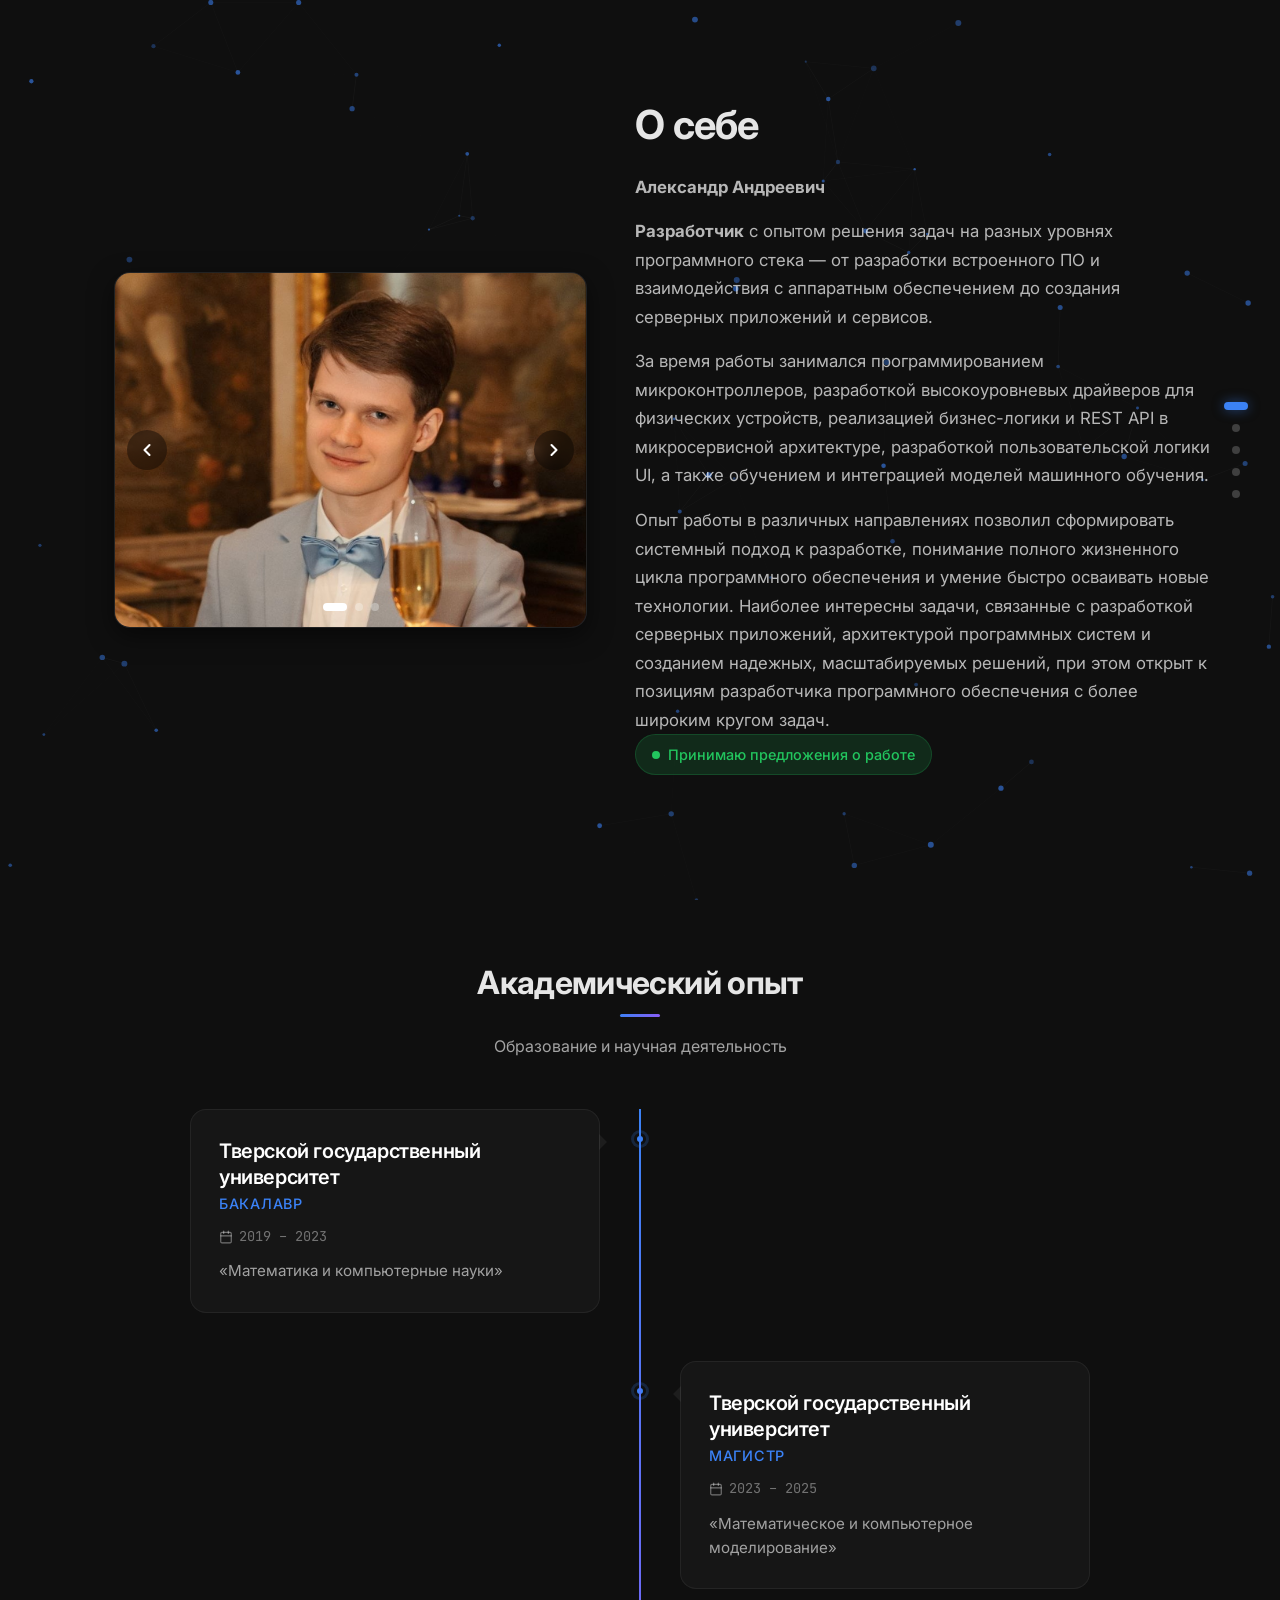
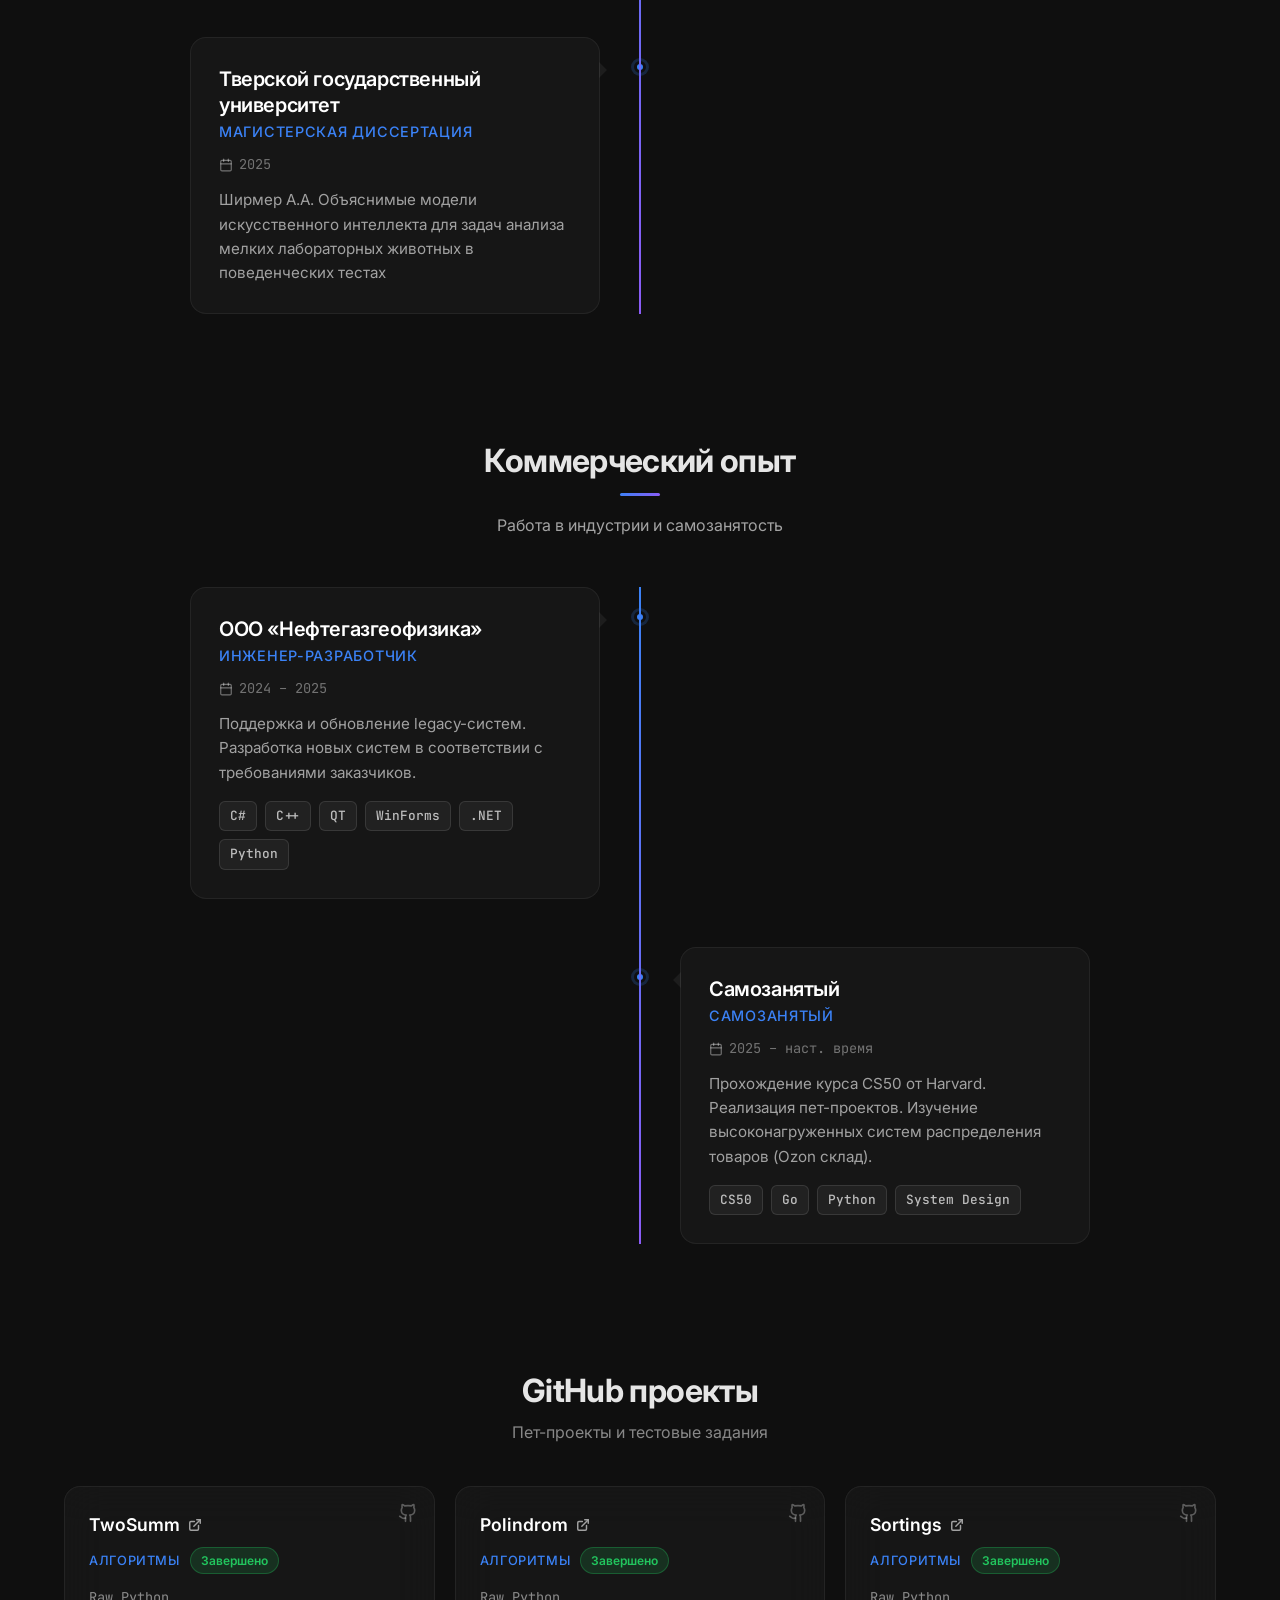
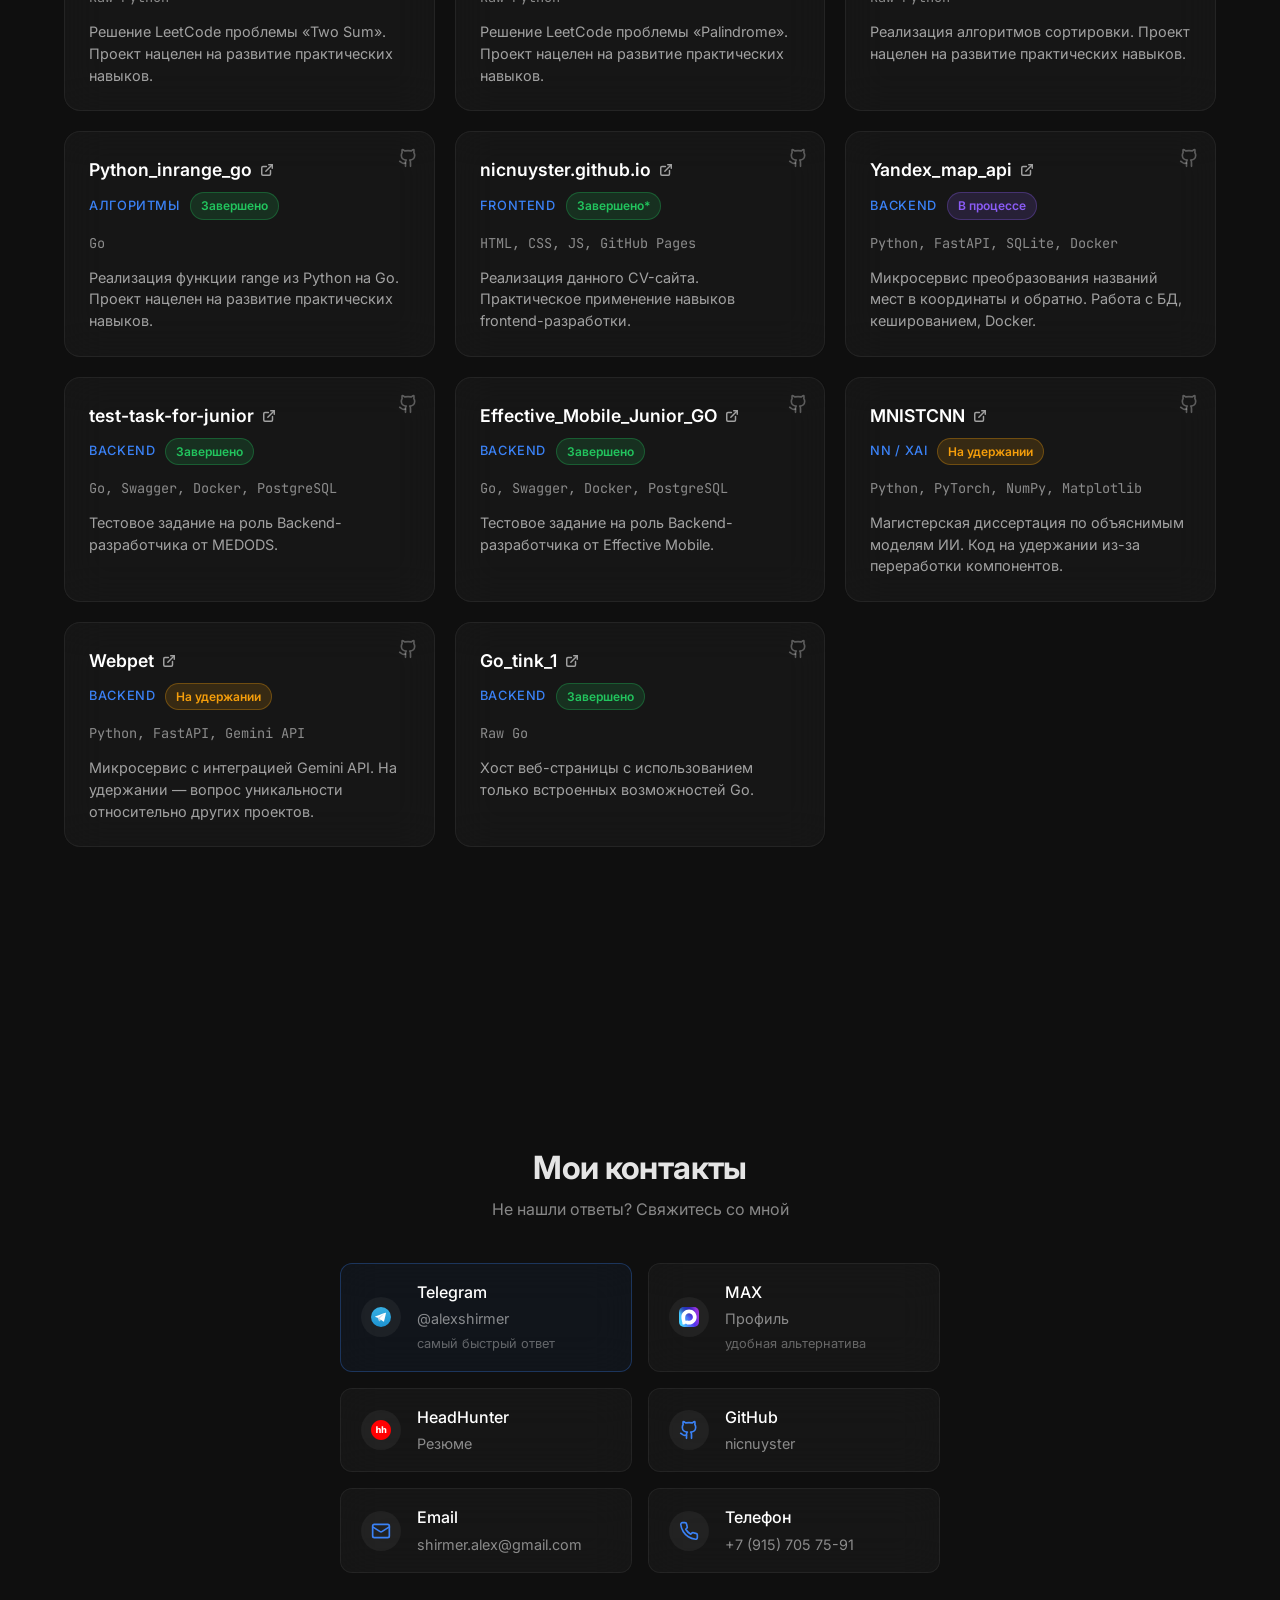
==== commit 061125eb: "version 2.0" ====
--- a/index.html
+++ b/index.html
@@ -26,11 +26,11 @@
 
     <!-- Навигация -->
     <nav class="nav-dots" id="navDots" aria-label="Section navigation">
-      <span class="nav-dot active" data-index="0" data-tooltip="About Me"></span>
-      <span class="nav-dot" data-index="1" data-tooltip="Academic"></span>
-      <span class="nav-dot" data-index="2" data-tooltip="Commerce"></span>
-      <span class="nav-dot" data-index="3" data-tooltip="GitHub Projects"></span>
-      <span class="nav-dot" data-index="4" data-tooltip="Contact Info"></span>
+      <span class="nav-dot active" data-index="0" data-tooltip="О себе"></span>
+      <span class="nav-dot" data-index="1" data-tooltip="Академический опыт"></span>
+      <span class="nav-dot" data-index="2" data-tooltip="Коммерческий опыт"></span>
+      <span class="nav-dot" data-index="3" data-tooltip="GitHub проекты"></span>
+      <span class="nav-dot" data-index="4" data-tooltip="Информация для связи"></span>
     </nav>
 
     <main class="scroll-container" id="scrollContainer">
@@ -98,14 +98,13 @@
               </div>
             </div>
             <div class="about-text">
-              <div class="status-badge animate-fade-in-up delay-200">
-                <span class="status-dot" aria-hidden="true"></span>
-                <span>Активно ищу работу</span>
-              </div>
               <h2 class="about-title animate-fade-in-up delay-0">О себе</h2>
               <div class="about-paragraphs">
                 <p class="animate-fade-in-up delay-100">
-                  Разработчик программного обеспечения с опытом решения задач на разных уровнях программного стека — от разработки встроенного ПО и
+                  <b>Александр Андреевич</b>
+                </p>
+                <p class="animate-fade-in-up delay-100">
+                  <b>Разработчик</b> с опытом решения задач на разных уровнях программного стека — от разработки встроенного ПО и
                   взаимодействия с аппаратным обеспечением до создания серверных приложений и сервисов.
                 </p>
                 <p class="animate-fade-in-up delay-100">
@@ -120,12 +119,16 @@
                   широким кругом задач.
                 </p>
               </div>
+              <div class="status-badge animate-fade-in-up delay-200">
+                <span class="status-dot" aria-hidden="true"></span>
+                <span>Принимаю предложения о работе</span>
+              </div>
             </div>
           </div>
         </div>
       </section>
 
-      <!-- Section 1: Academic -->
+      <!-- Section 1: Академический -->
       <section class="section" id="section-1" data-index="1">
         <div class="container">
           <div class="section-header">
@@ -231,7 +234,7 @@
         </div>
       </section>
 
-      <!-- Section 2: Commerce -->
+      <!-- Section 2: Коммерческий -->
       <section class="section" id="section-2" data-index="2">
         <div class="container">
           <div class="section-header">
--- a/style.css
+++ b/style.css
@@ -823,6 +823,24 @@
   display: block;
 }
 
+/* 1st slide */
+.carousel-slide:nth-child(1) img {
+  object-position: 50% 10%;
+  transform: scale(1);
+}
+
+/* 2nd slide */
+.carousel-slide:nth-child(2) img {
+  object-position: 50% 50%;
+  transform: scale(1);
+}
+
+/* 3rd slide */
+.carousel-slide:nth-child(3) img {
+  object-position: 50% 20%;
+  transform: scale(2);
+}
+
 /* Placeholder — показывается, если изображение не загрузилось */
 .carousel-placeholder {
   position: absolute;
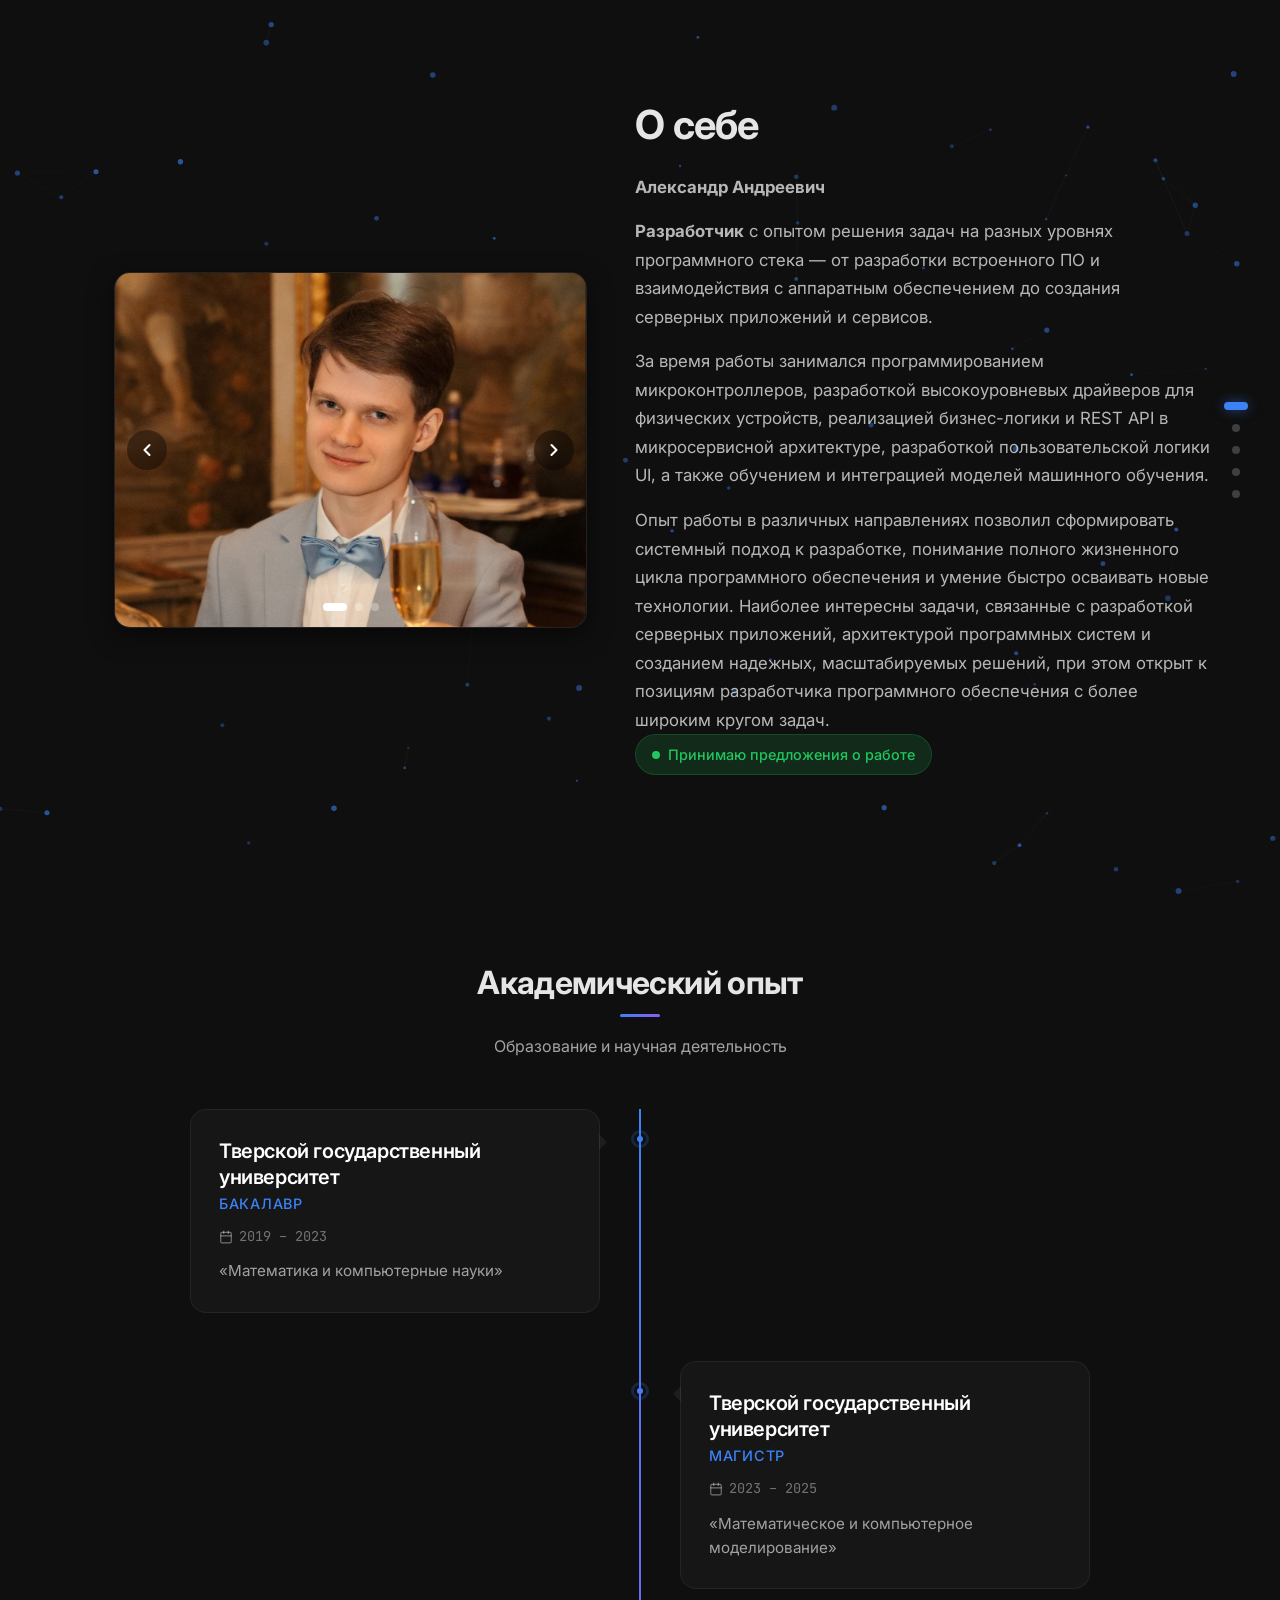
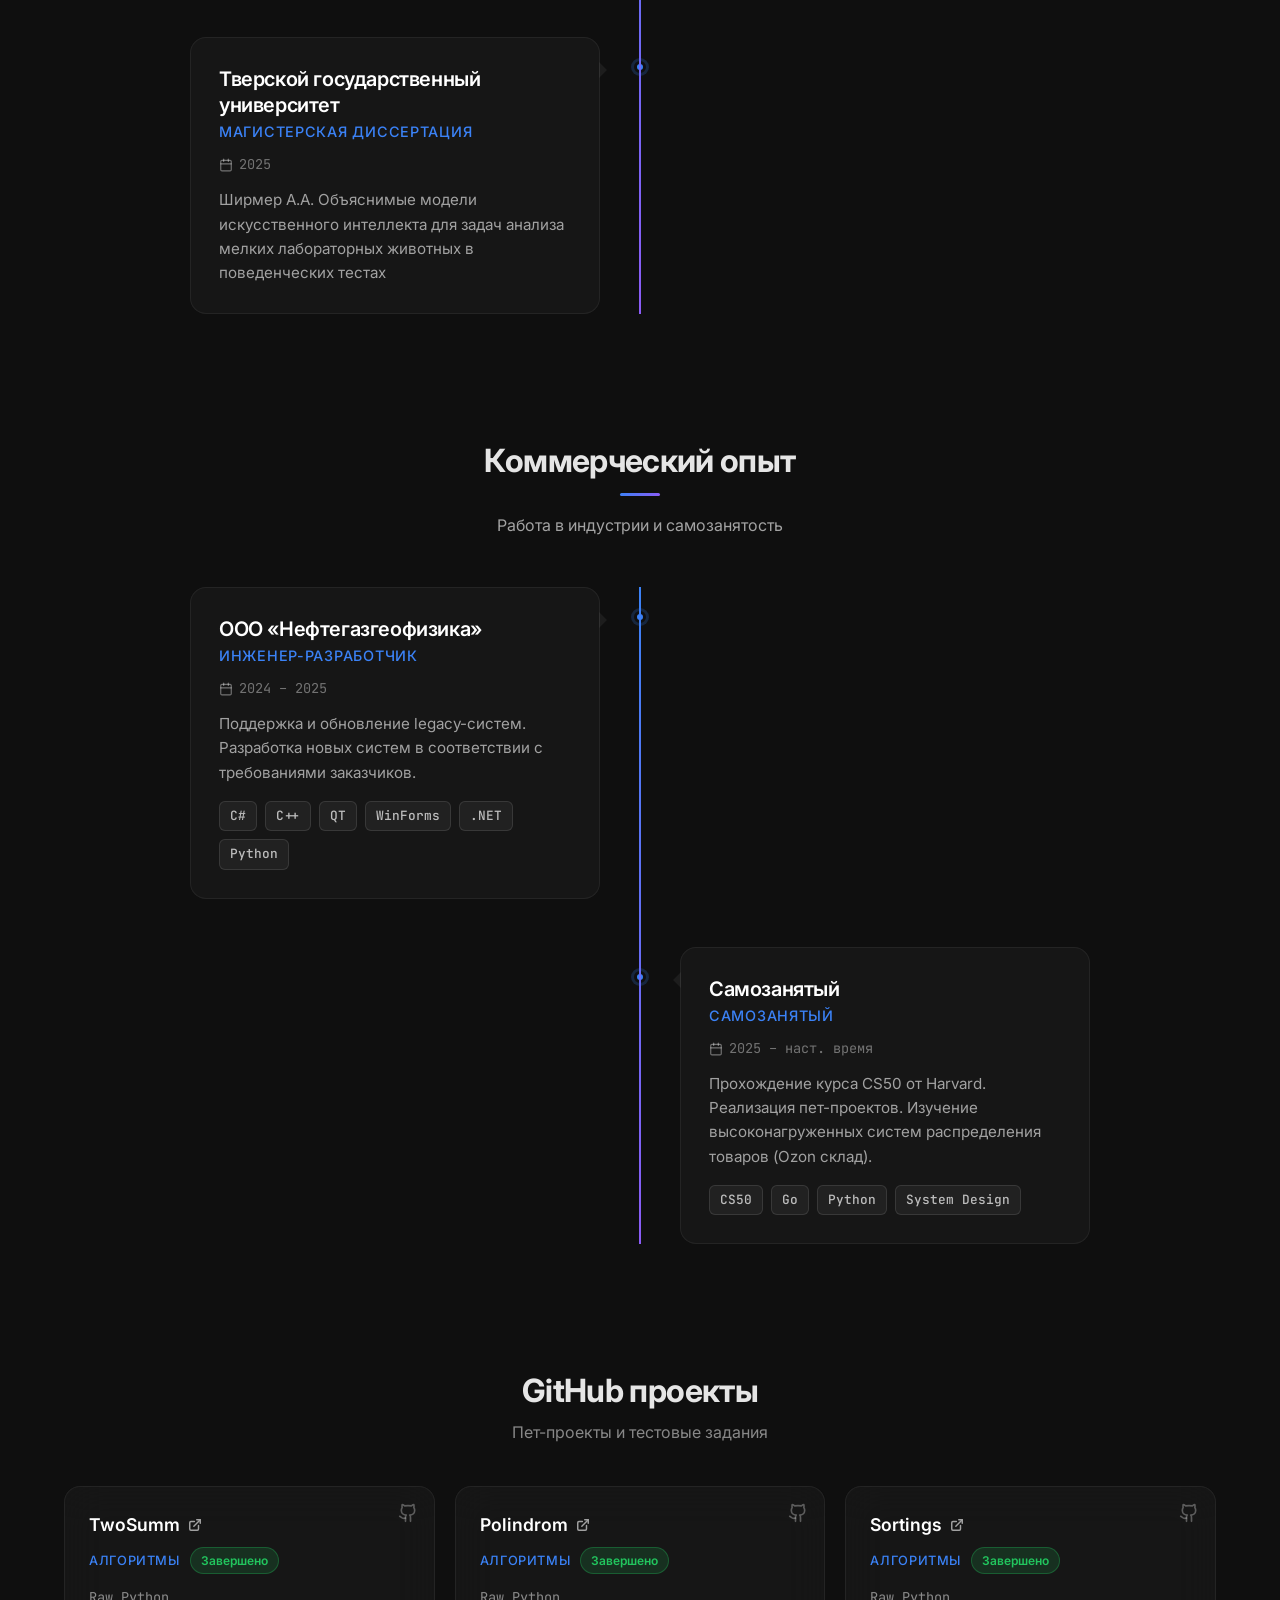
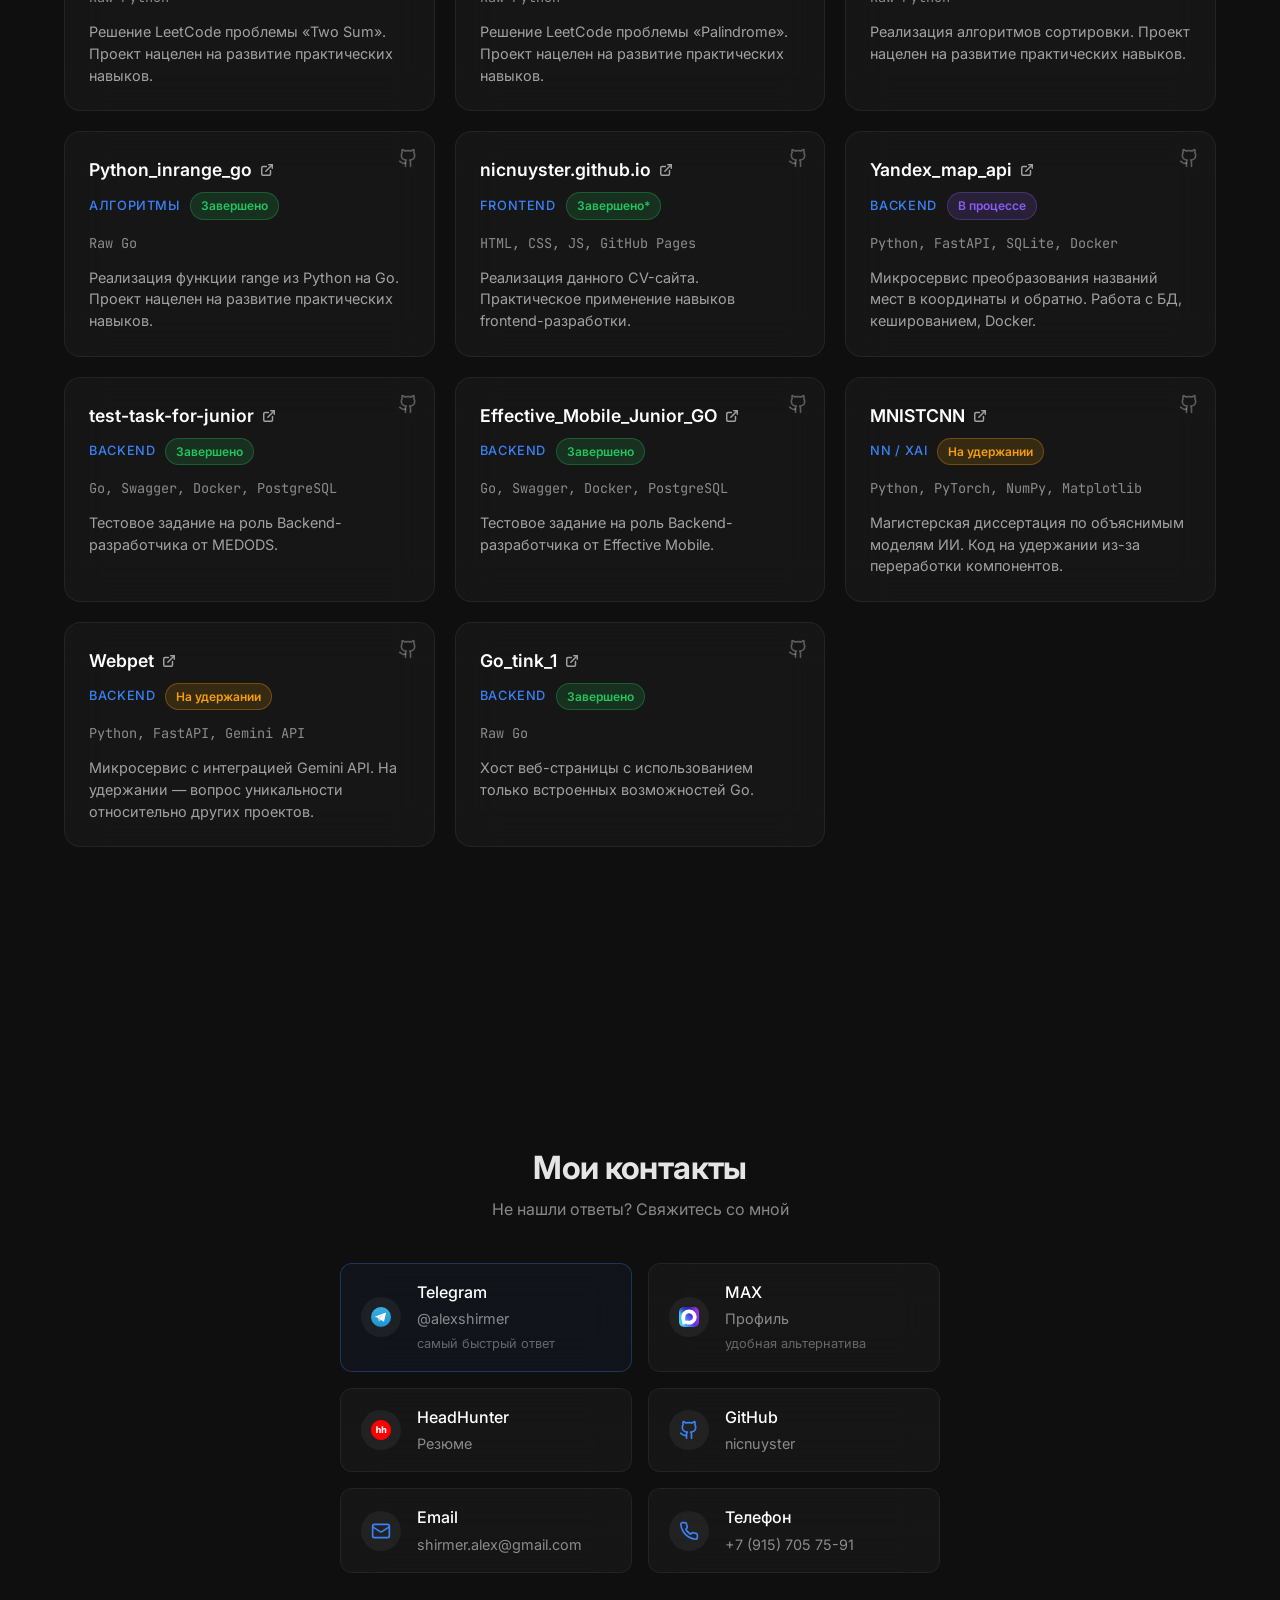
==== commit ba25e84f: "spelling" ====
--- a/index.html
+++ b/index.html
@@ -519,7 +519,7 @@
                 <span class="project-category">Алгоритмы</span>
                 <span class="project-status status--completed">Завершено</span>
               </div>
-              <p class="project-stack">Go</p>
+              <p class="project-stack">Raw Go</p>
               <p class="project-desc">Реализация функции range из Python на Go. Проект нацелен на развитие практических навыков.</p>
               <a
                 href="https://github.com/nicnuyster/Python_inrange_GO"
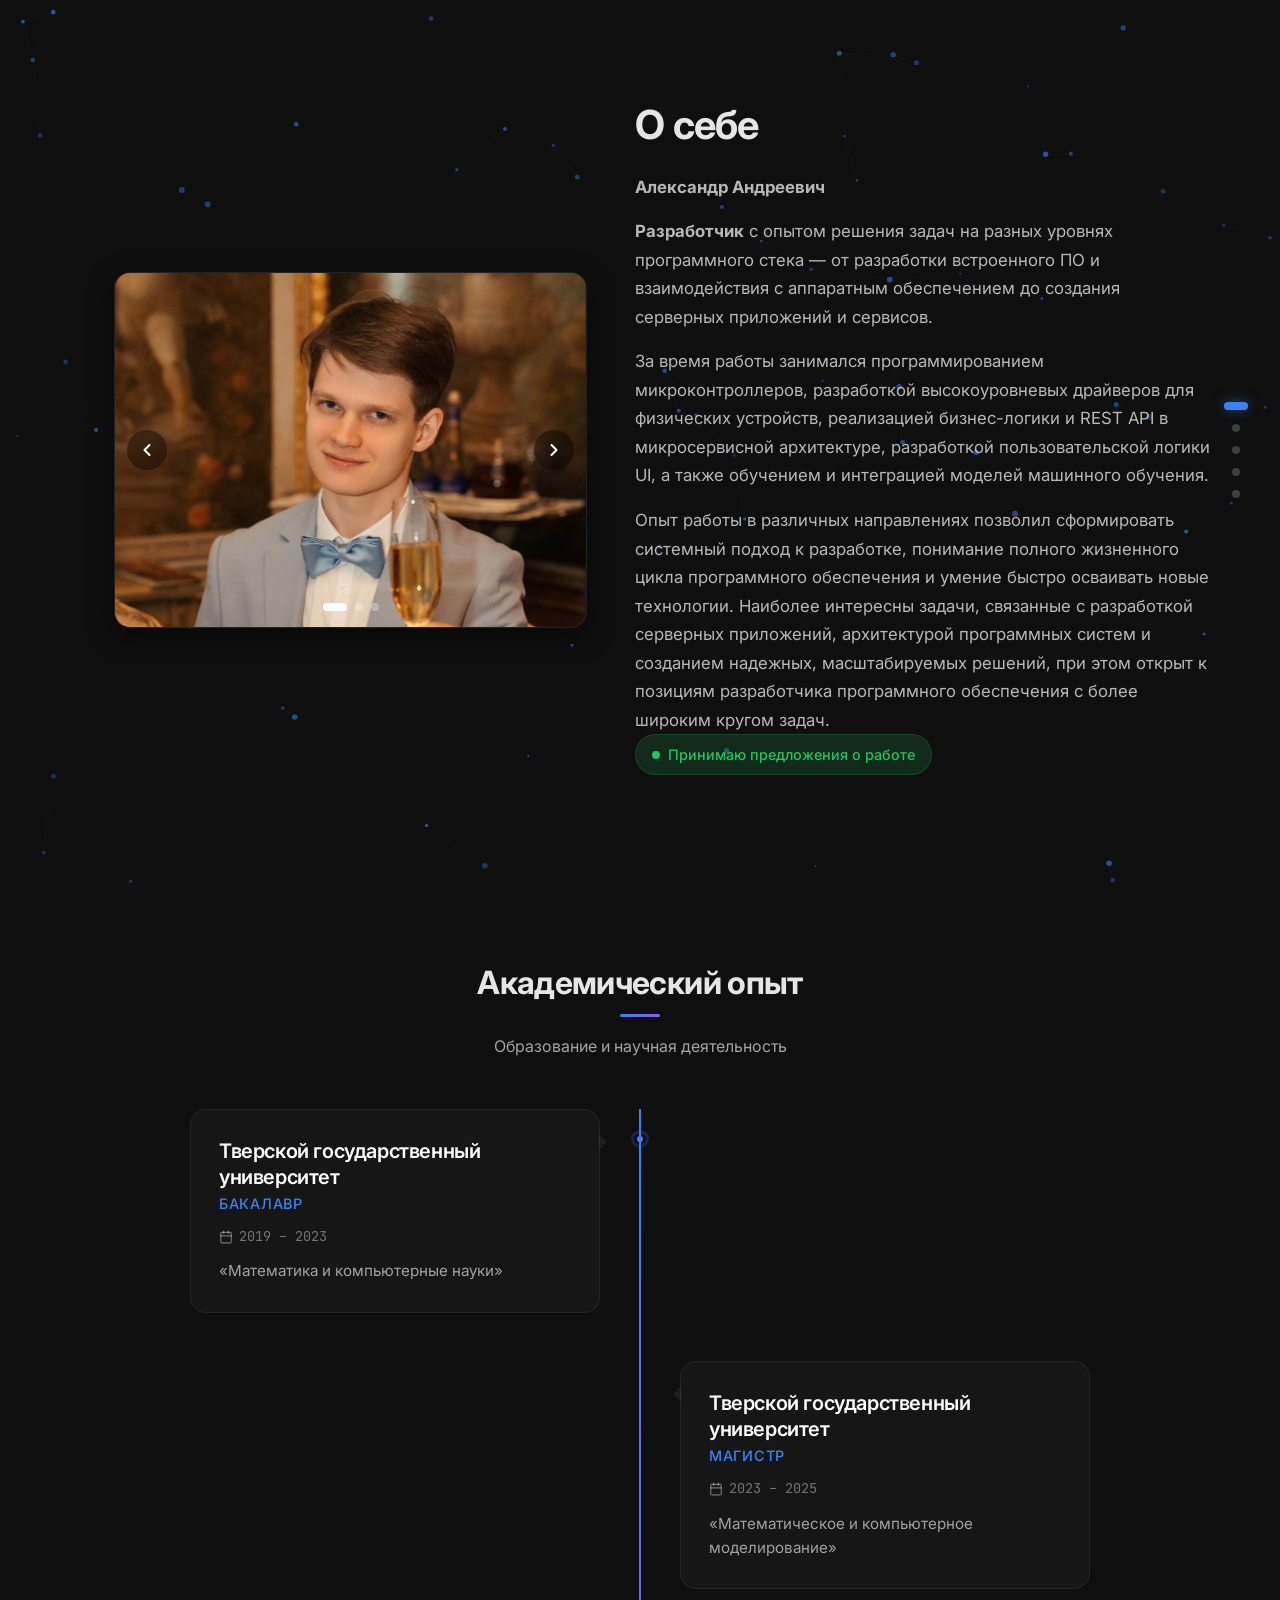
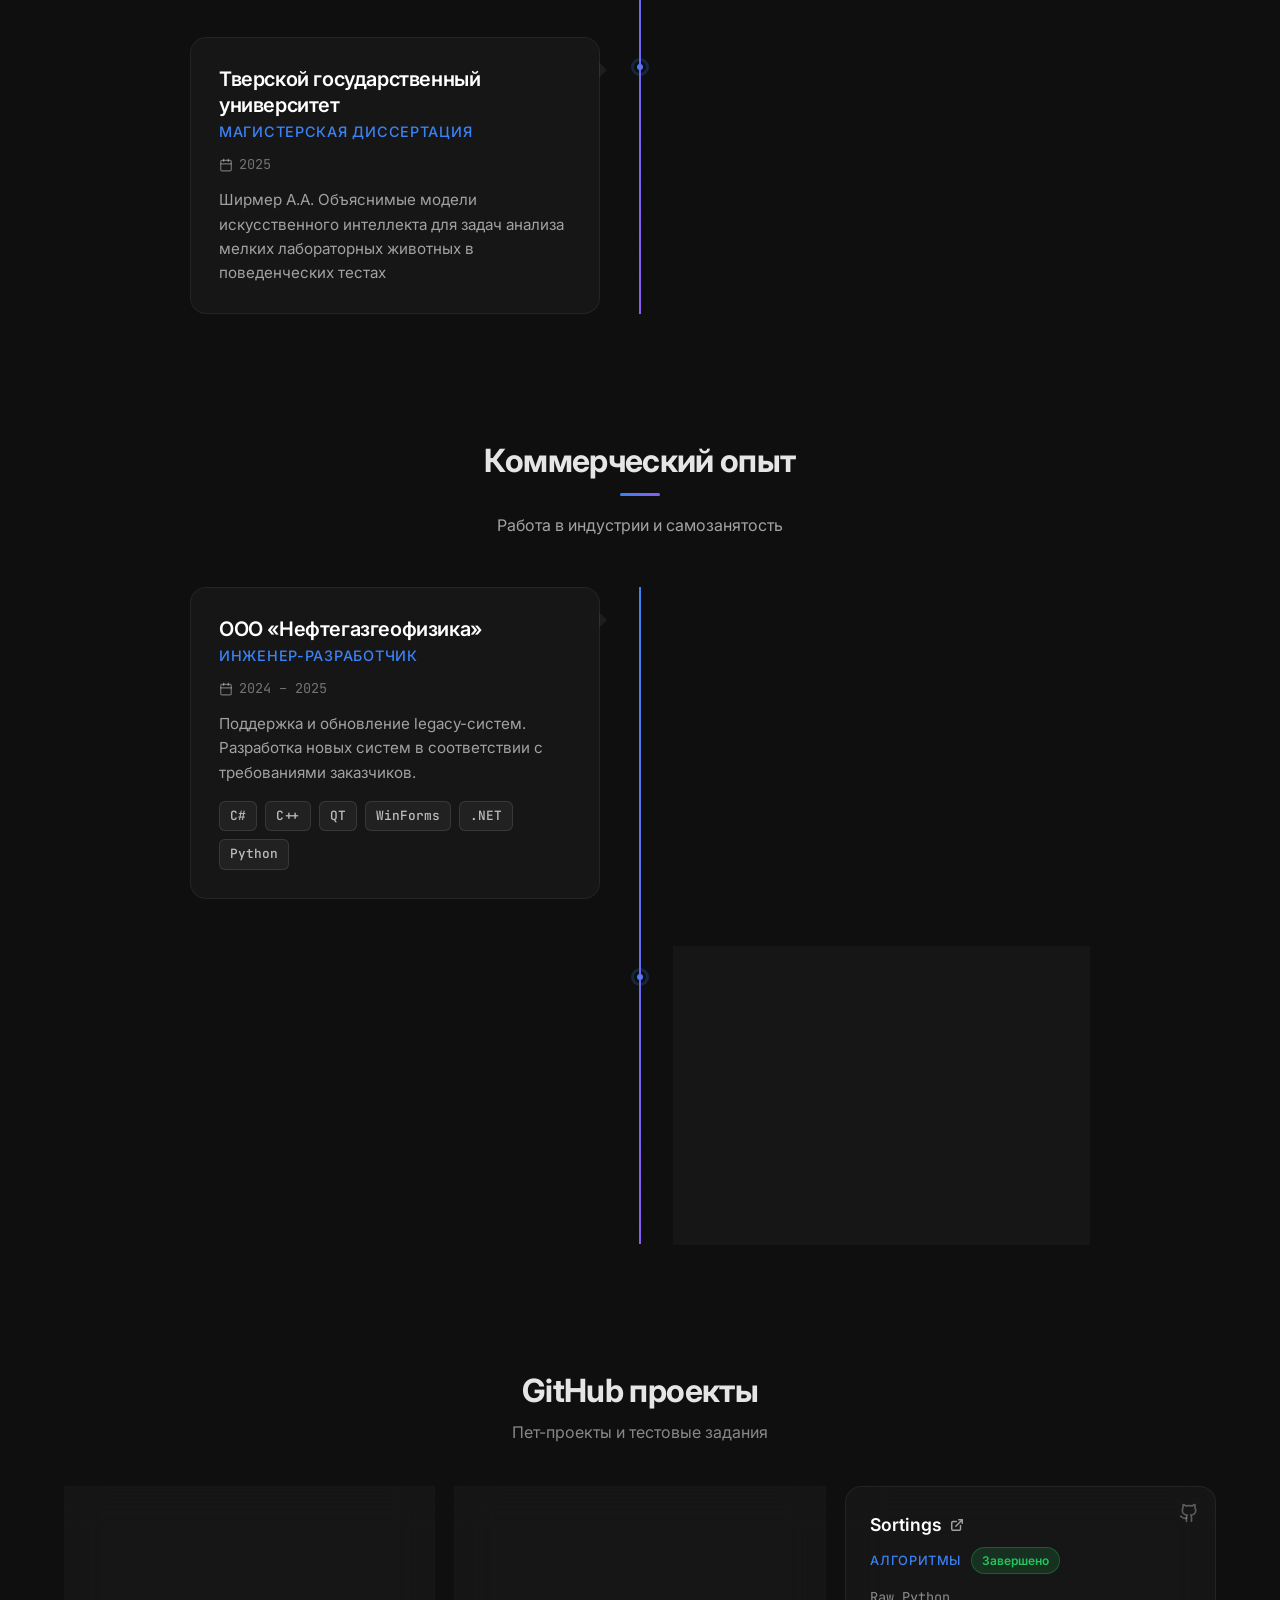
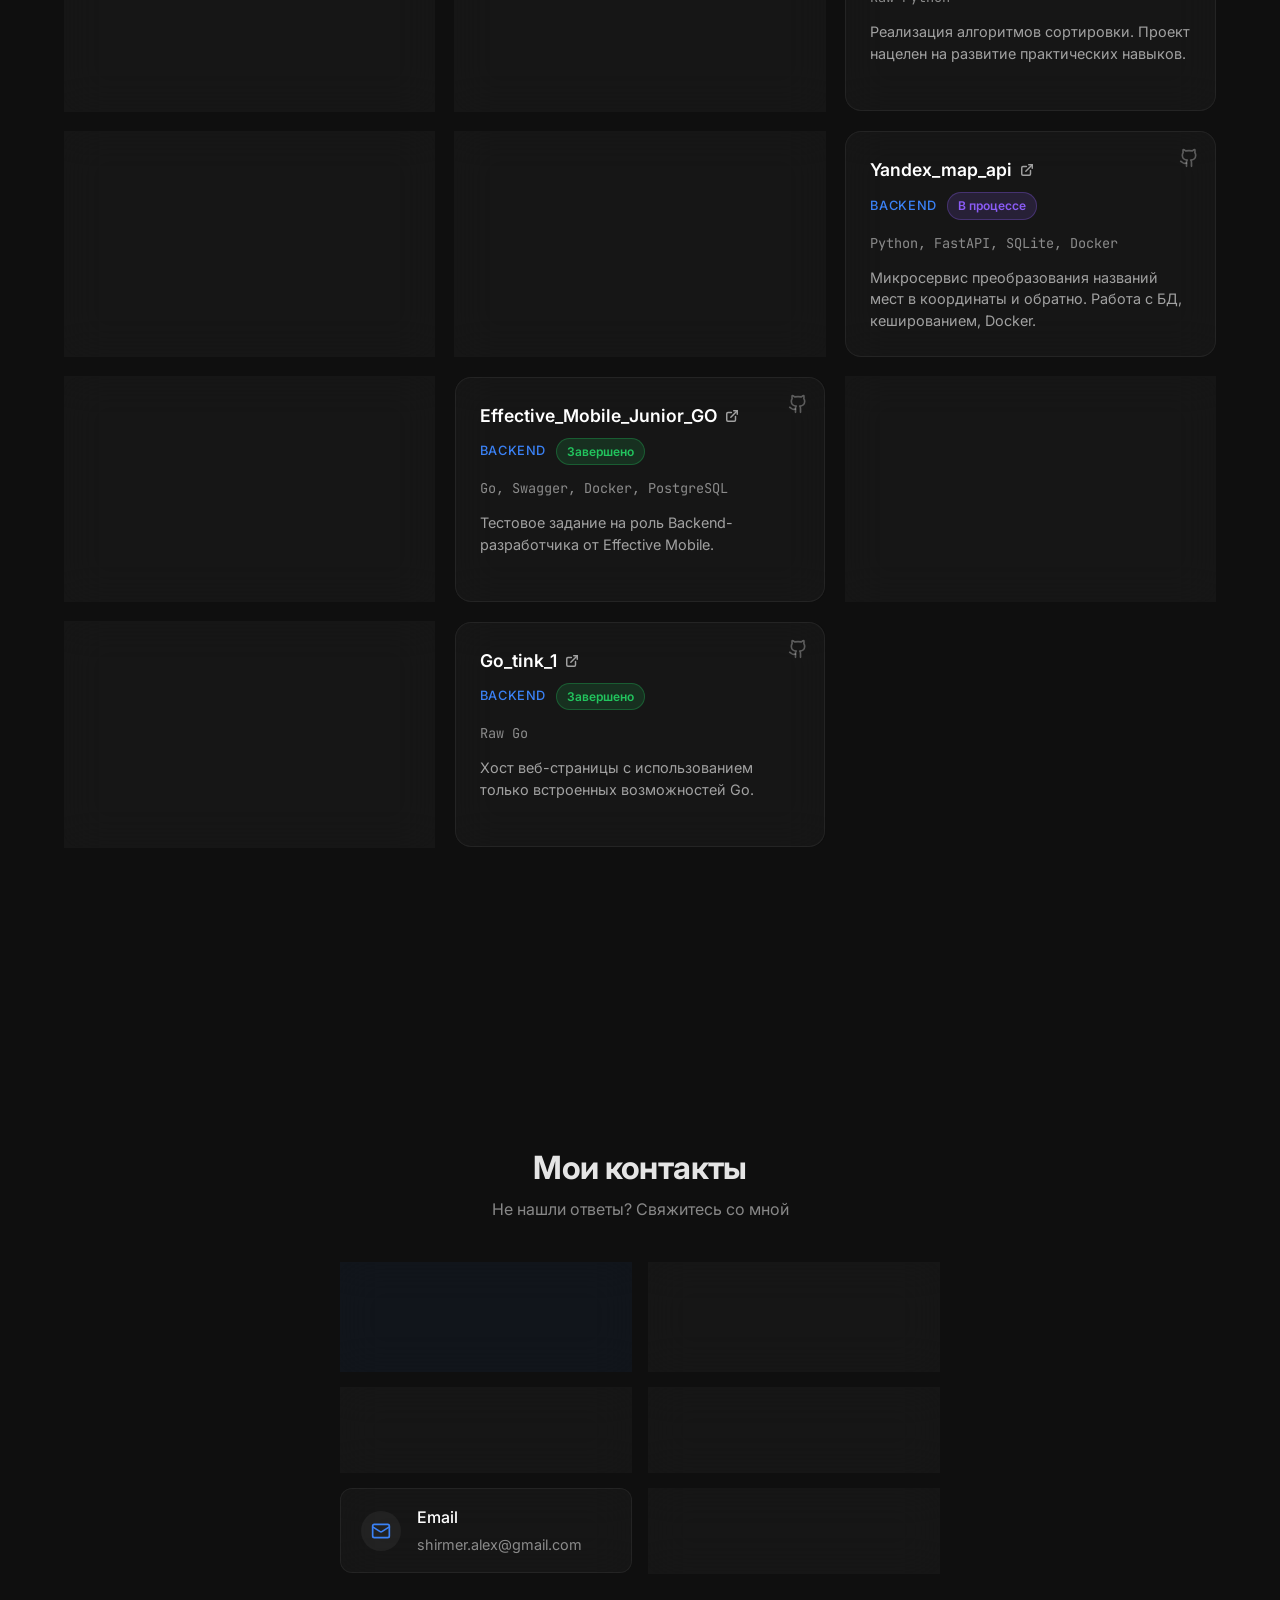
==== commit 749d4a45: "asterics removal" ====
--- a/index.html
+++ b/index.html
@@ -575,7 +575,7 @@
               </a>
               <div class="project-meta">
                 <span class="project-category">Frontend</span>
-                <span class="project-status status--completed">Завершено*</span>
+                <span class="project-status status--completed">Завершено</span>
               </div>
               <p class="project-stack">HTML, CSS, JS, GitHub Pages</p>
               <p class="project-desc">Реализация данного CV-сайта. Практическое применение навыков frontend-разработки.</p>
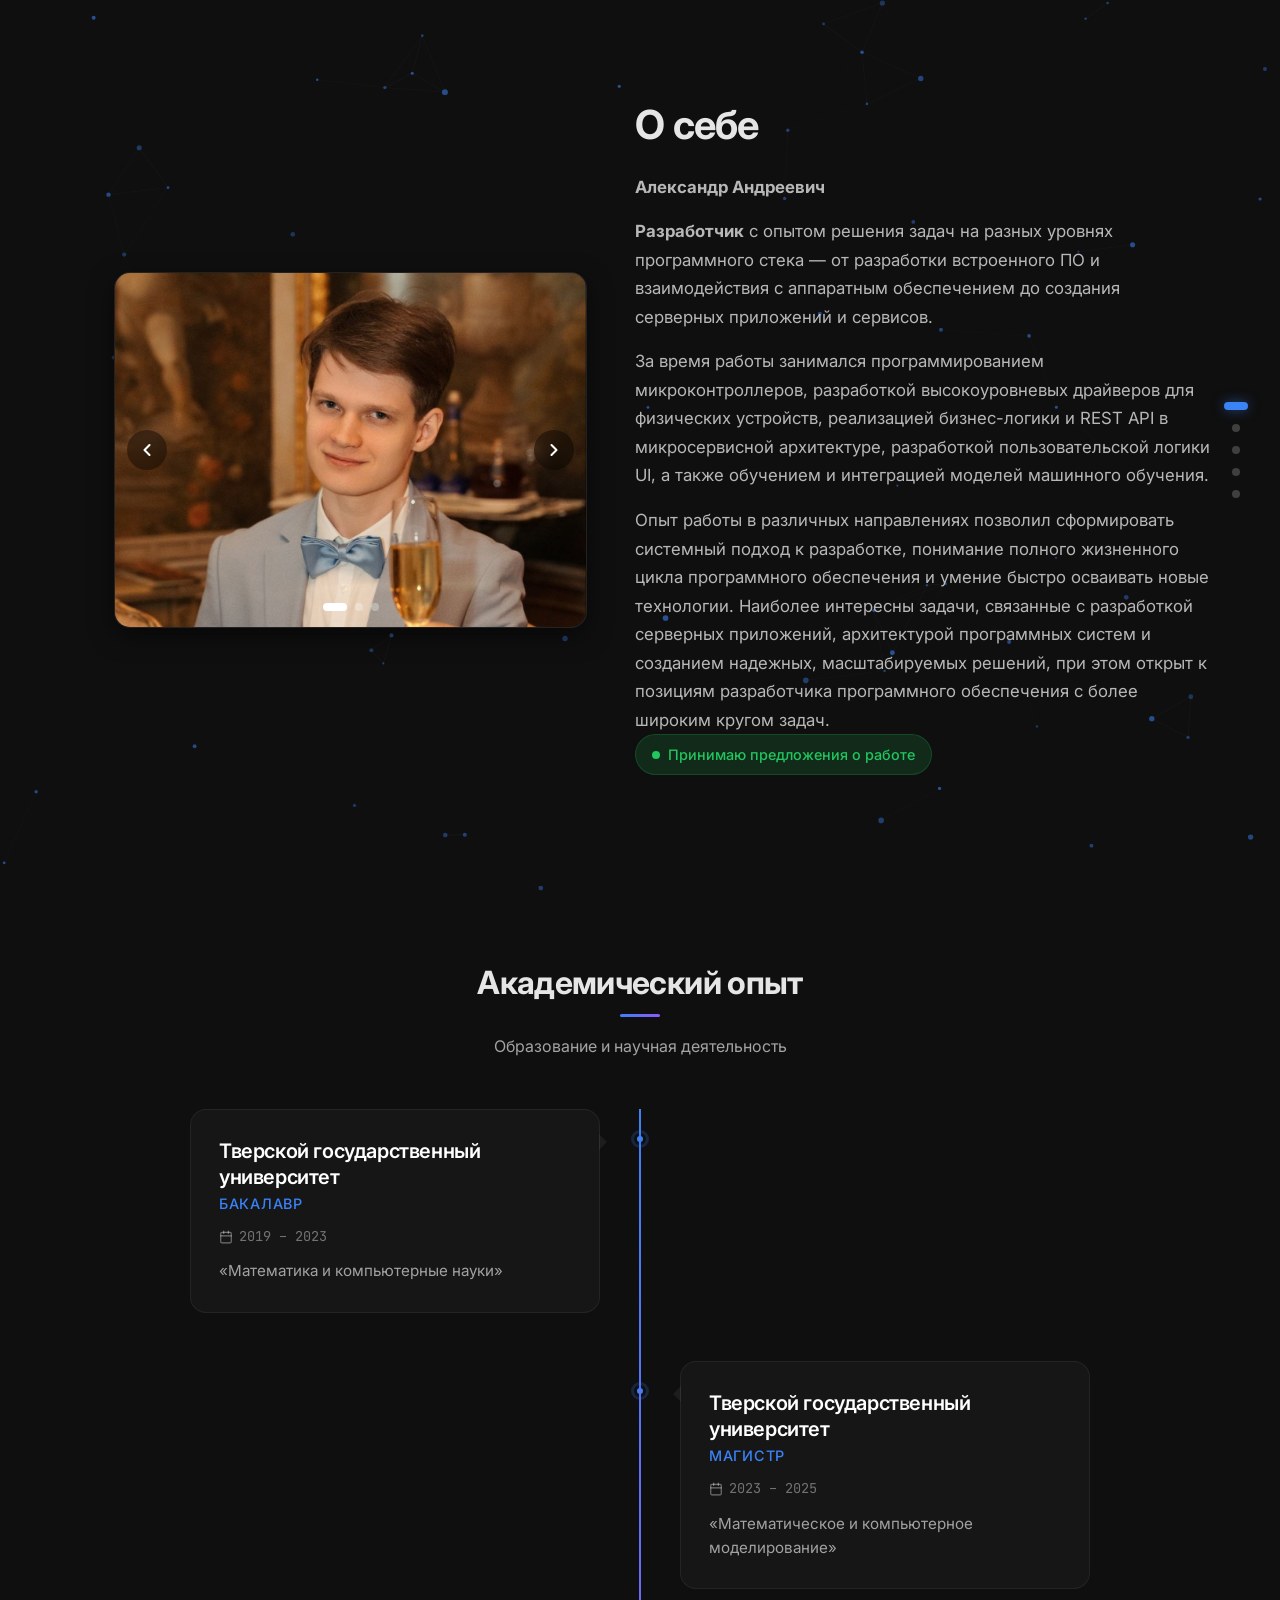
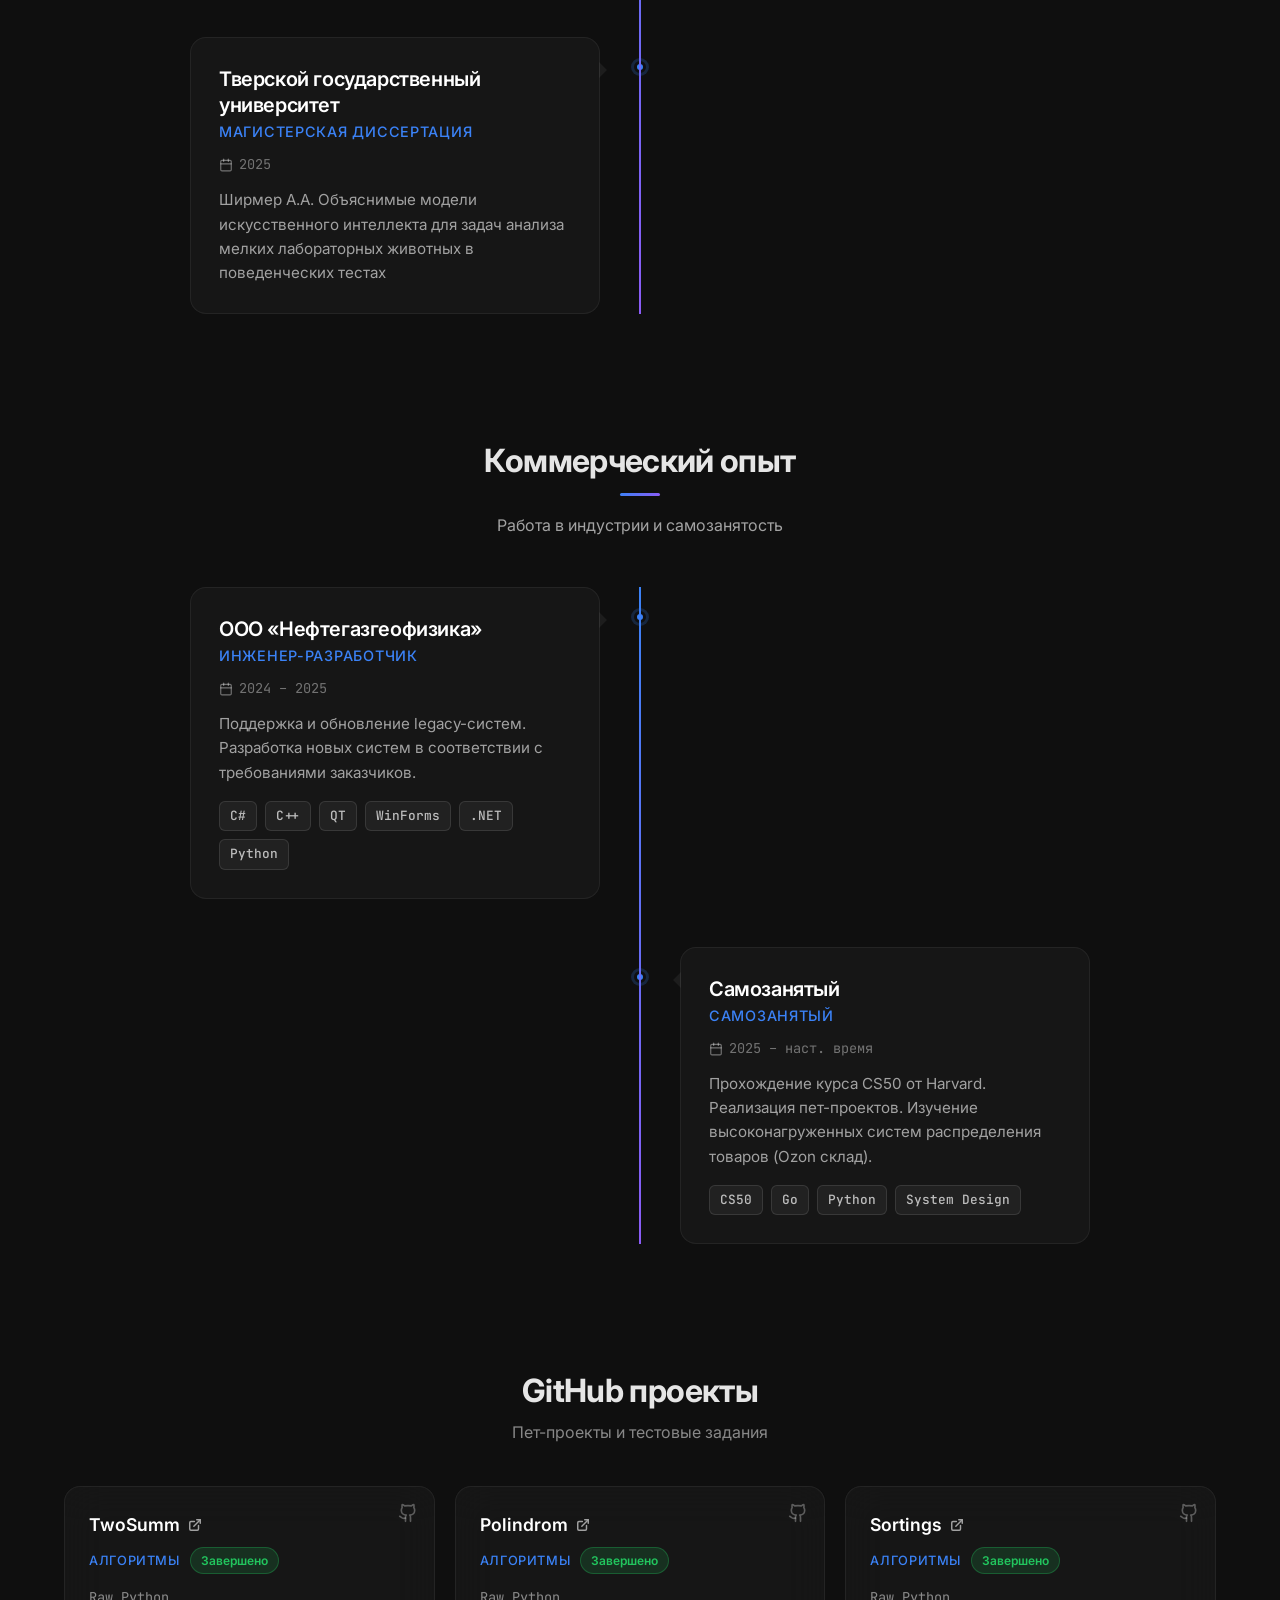
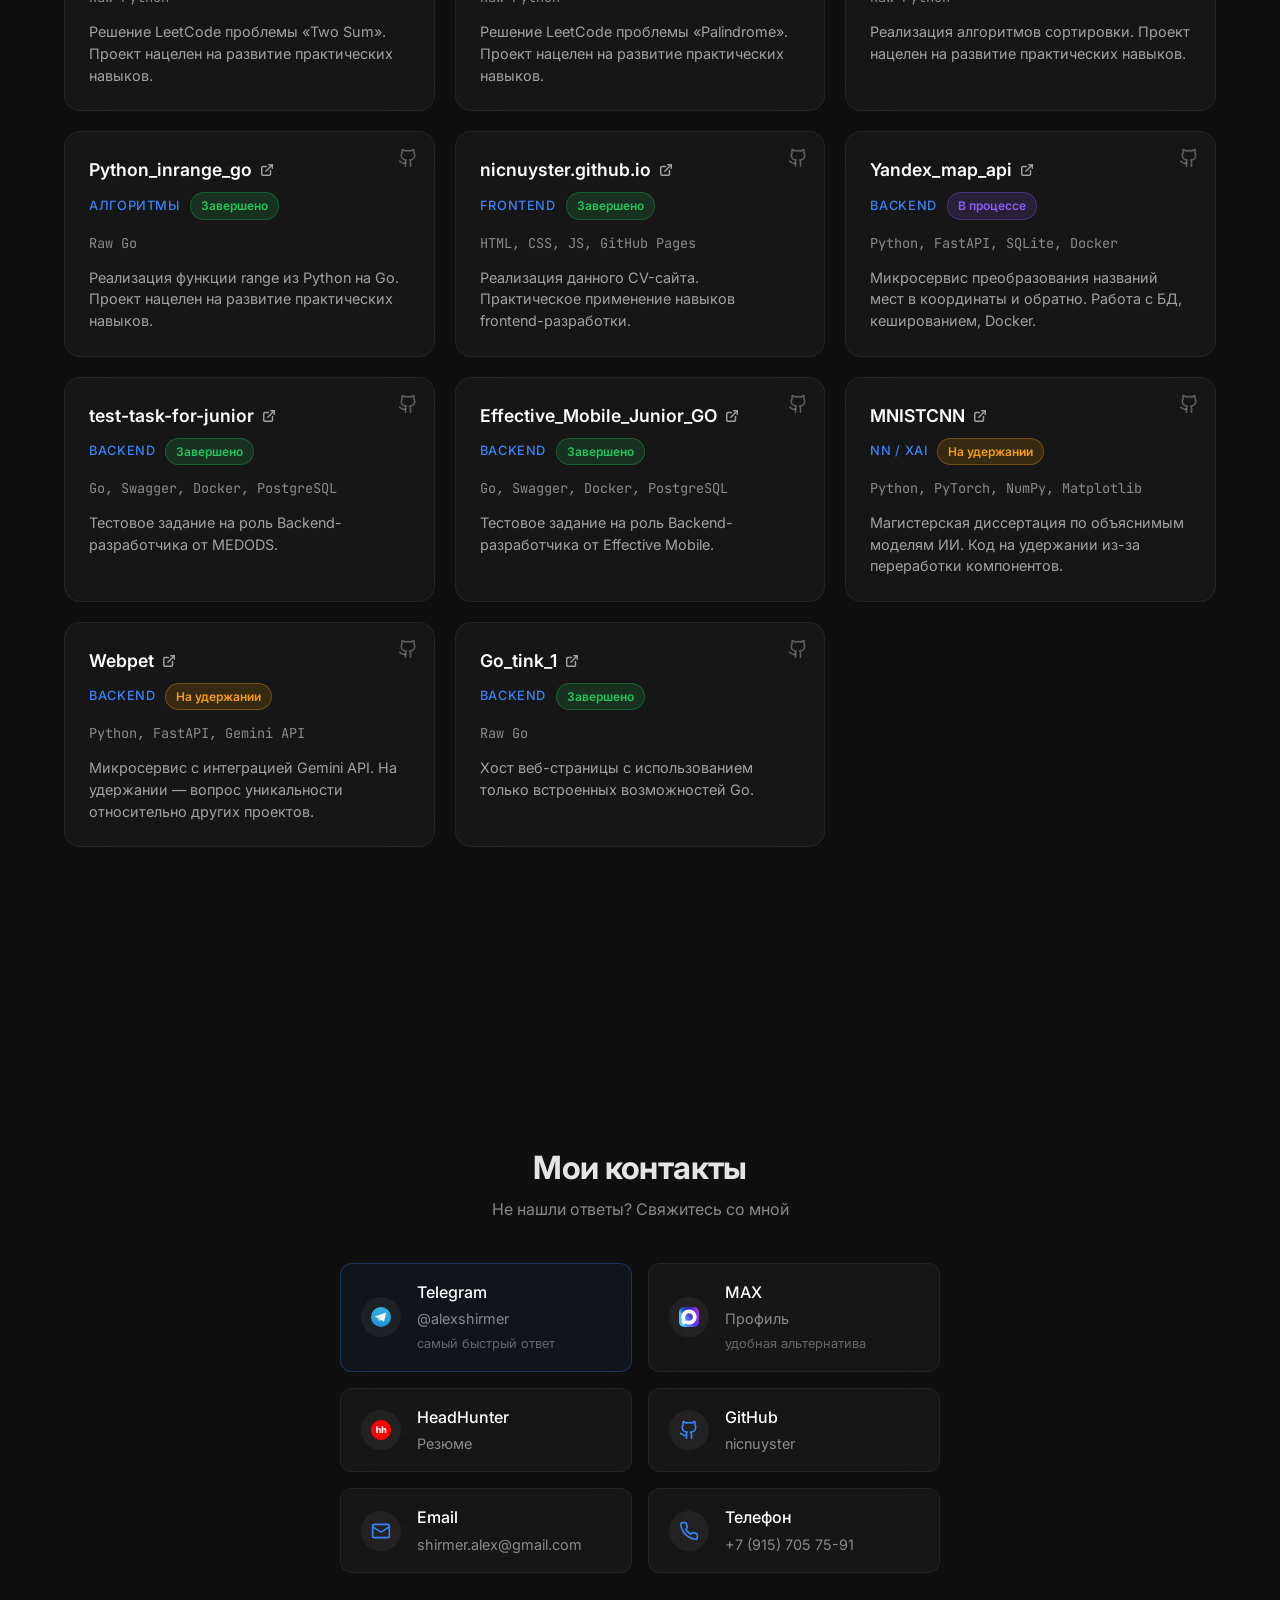
==== commit 75d9336f: "eng 2 rus" ====
--- a/index.html
+++ b/index.html
@@ -3,7 +3,7 @@
   <head>
     <meta charset="UTF-8" />
     <meta name="viewport" content="width=device-width, initial-scale=1.0" />
-    <title>CV — Shirmer</title>
+    <title>Визитка Александр</title>
     <link rel="preconnect" href="https://fonts.googleapis.com" />
     <link rel="preconnect" href="https://fonts.gstatic.com" crossorigin />
     <link href="https://fonts.googleapis.com/css2?family=Inter:wght@400;500;600;700&family=JetBrains+Mono:wght@400;500&display=swap" rel="stylesheet" />
@@ -30,7 +30,7 @@
       <span class="nav-dot" data-index="1" data-tooltip="Академический опыт"></span>
       <span class="nav-dot" data-index="2" data-tooltip="Коммерческий опыт"></span>
       <span class="nav-dot" data-index="3" data-tooltip="GitHub проекты"></span>
-      <span class="nav-dot" data-index="4" data-tooltip="Информация для связи"></span>
+      <span class="nav-dot" data-index="4" data-tooltip="Мои контакты"></span>
     </nav>
 
     <main class="scroll-container" id="scrollContainer">
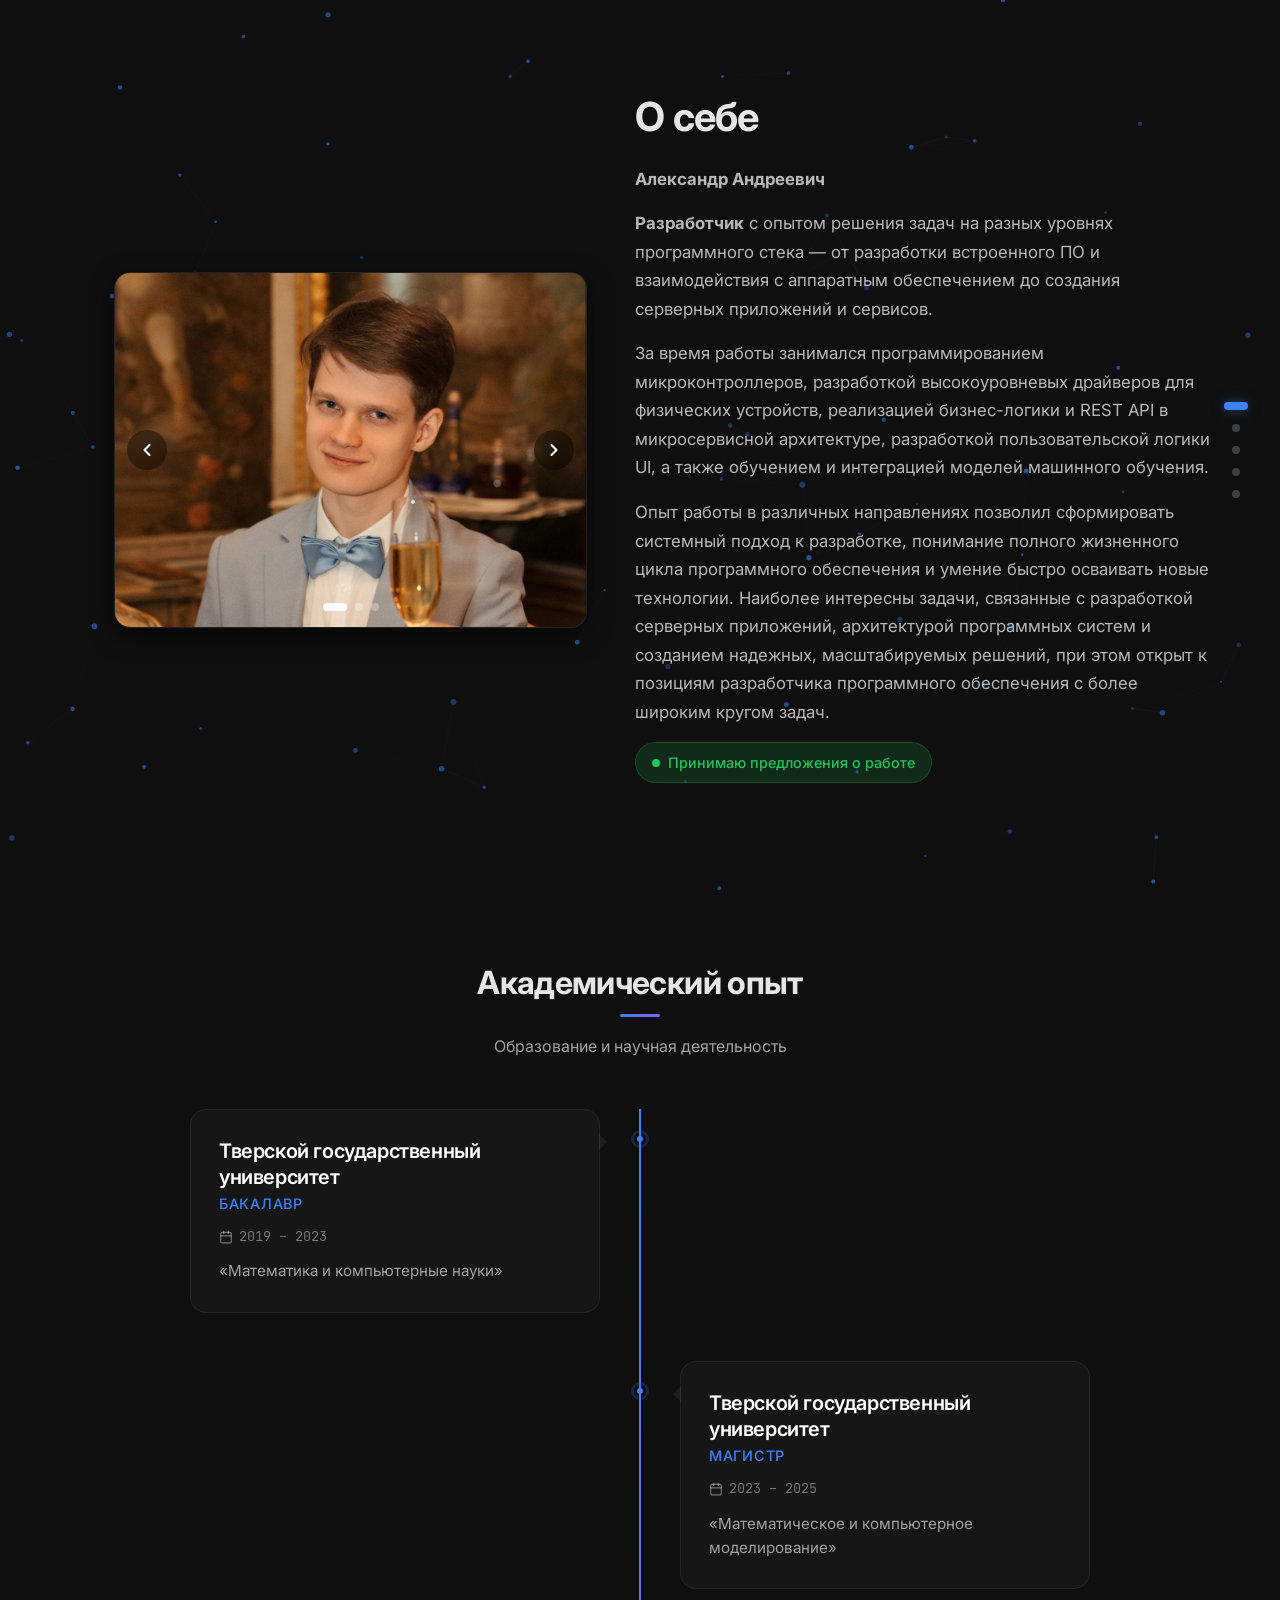
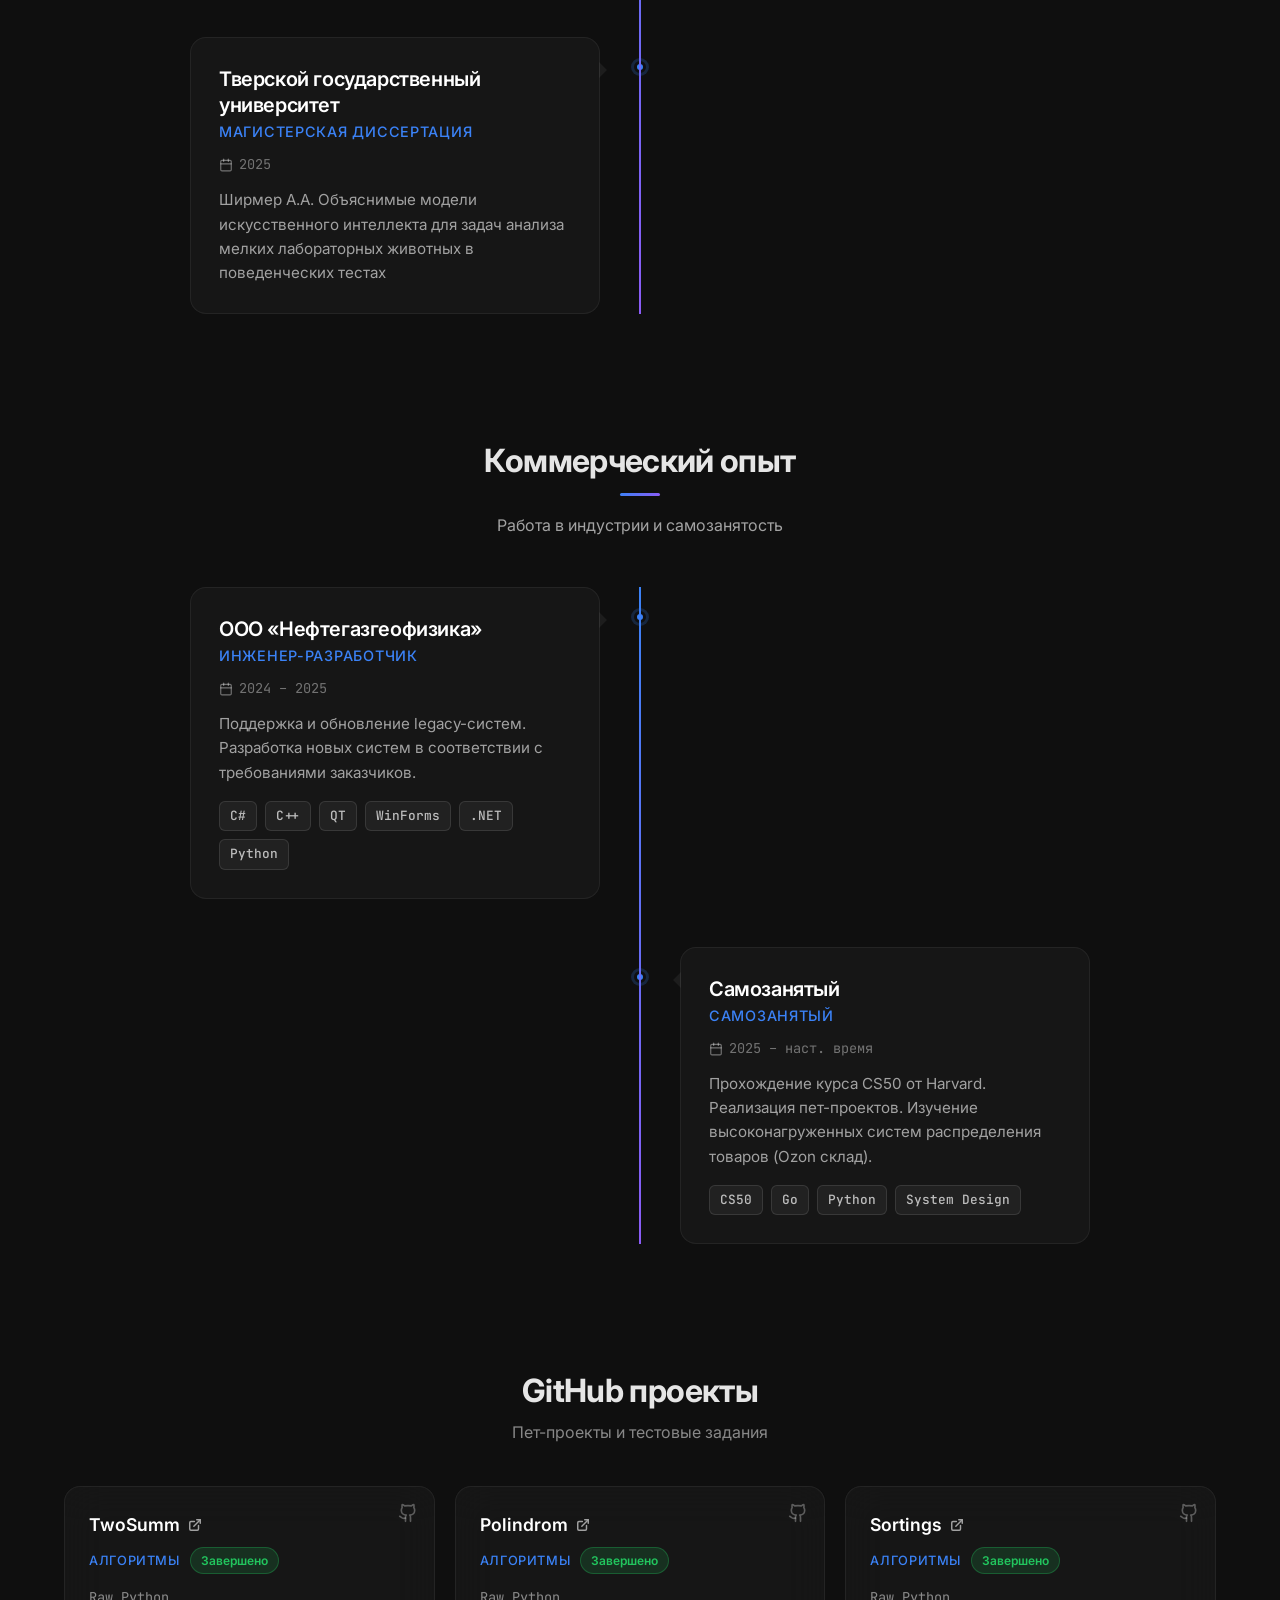
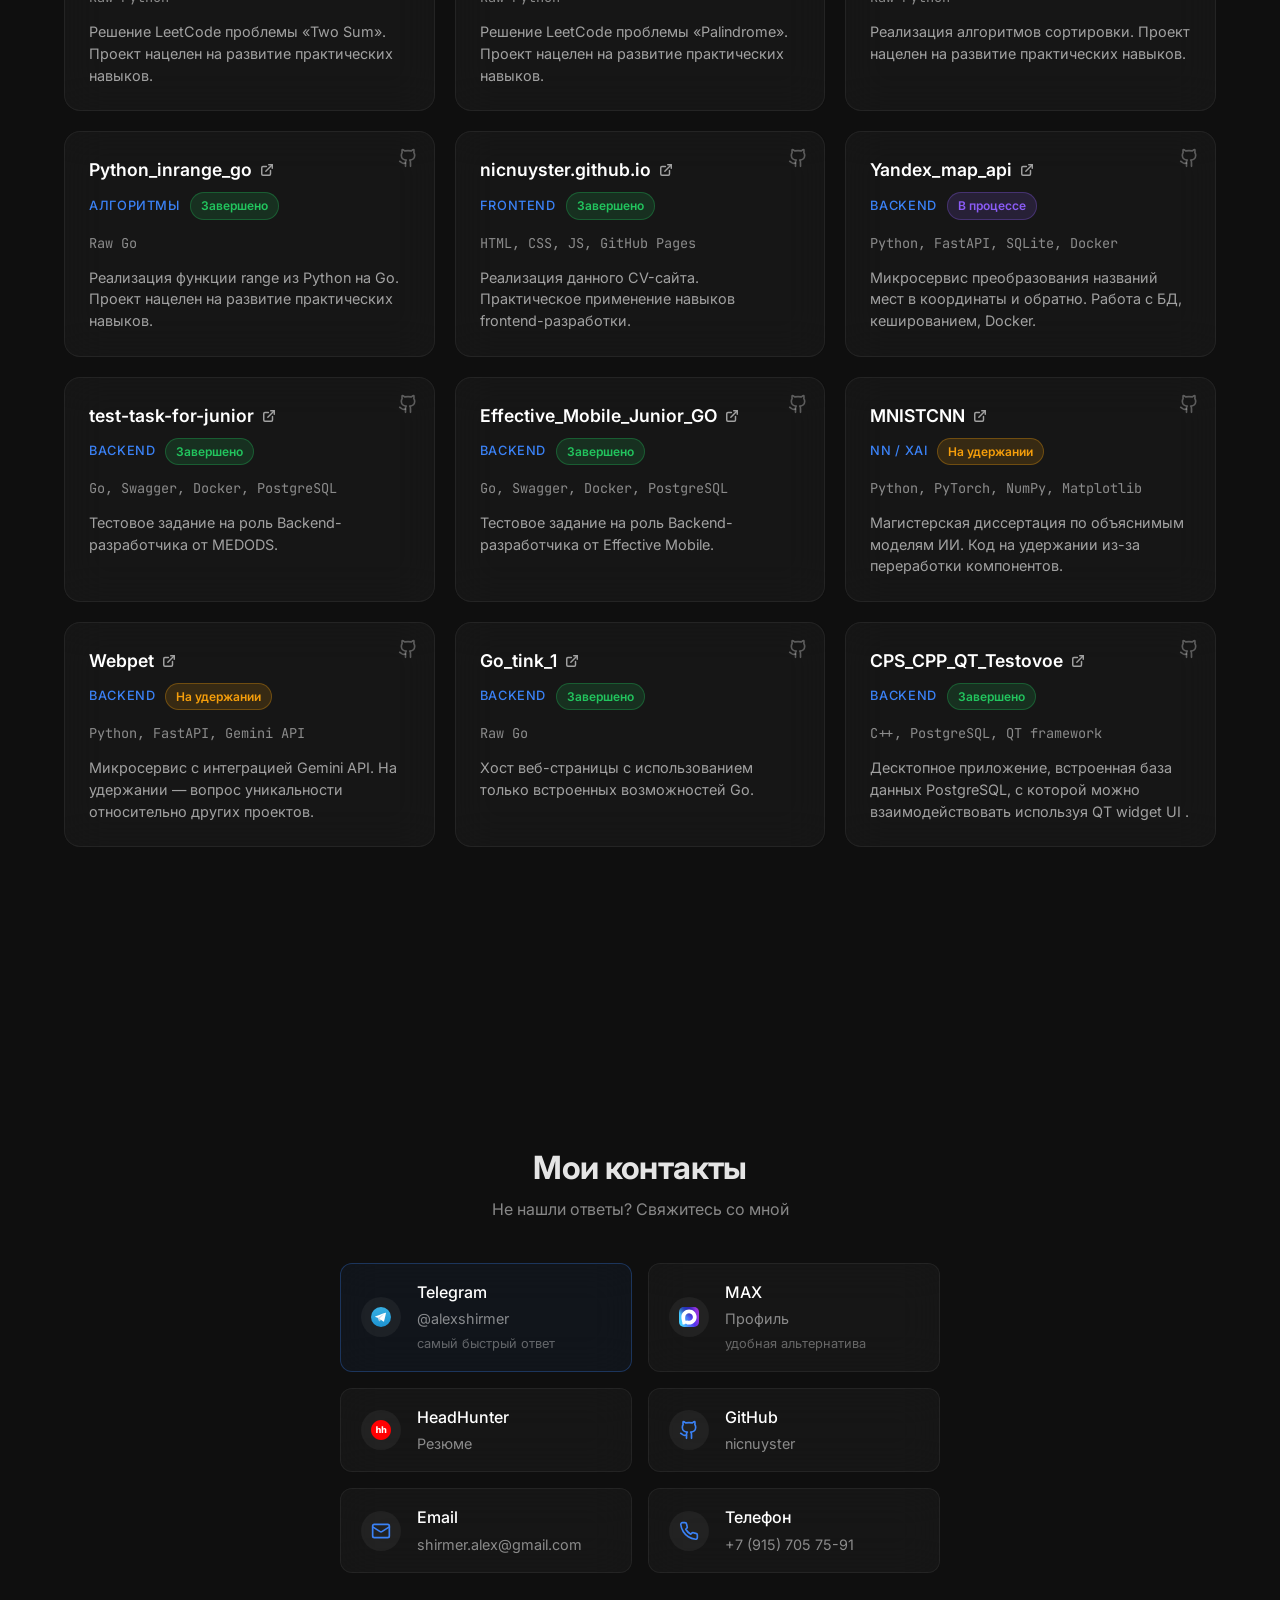
==== commit 962787aa: "cpp test qt" ====
--- a/index.html
+++ b/index.html
@@ -935,6 +935,58 @@
                 </svg>
               </a>
             </article>
+            <article class="project-card animate-fade-in-up" data-category="backend" style="animation-delay: 0.88s">
+              <a href="https://github.com/nicnuyster/CPS_CPP_QT_Testovoe" class="project-name" target="_blank" rel="noopener noreferrer" aria-label="CPS_CPP_QT_Testovoe на GitHub">
+                CPS_CPP_QT_Testovoe
+                <svg
+                  xmlns="http://www.w3.org/2000/svg"
+                  width="14"
+                  height="14"
+                  viewBox="0 0 24 24"
+                  fill="none"
+                  stroke="currentColor"
+                  stroke-width="2.5"
+                  stroke-linecap="round"
+                  stroke-linejoin="round"
+                  aria-hidden="true"
+                >
+                  <path d="M18 13v6a2 2 0 0 1-2 2H5a2 2 0 0 1-2-2V8a2 2 0 0 1 2-2h6" />
+                  <polyline points="15 3 21 3 21 9" />
+                  <line x1="10" y1="14" x2="21" y2="3" />
+                </svg>
+              </a>
+              <div class="project-meta">
+                <span class="project-category">Backend</span>
+                <span class="project-status status--completed">Завершено</span>
+              </div>
+              <p class="project-stack">C++, PostgreSQL, QT framework</p>
+              <p class="project-desc">Десктопное приложение, встроенная база данных PostgreSQL, с которой можно взаимодействовать используя QT widget UI .</p>
+              <a
+                href="https://github.com/nicnuyster/CPS_CPP_QT_Testovoe"
+                class="project-github-icon"
+                target="_blank"
+                rel="noopener noreferrer"
+                aria-label="Открыть CPS_CPP_QT_Testovoe на GitHub"
+              >
+                <svg
+                  xmlns="http://www.w3.org/2000/svg"
+                  width="20"
+                  height="20"
+                  viewBox="0 0 24 24"
+                  fill="none"
+                  stroke="currentColor"
+                  stroke-width="2"
+                  stroke-linecap="round"
+                  stroke-linejoin="round"
+                  aria-hidden="true"
+                >
+                  <path
+                    d="M15 22v-4a4.8 4.8 0 0 0-1-3.5c3 0 6-2 6-5.5.08-1.25-.27-2.48-1-3.5.28-1.15.28-2.35 0-3.5 0 0-1 0-3 1.5-2.64-.5-5.36-.5-8 0C6 2 5 2 5 2c-.3 1.15-.3 2.35 0 3.5A5.403 5.403 0 0 0 4 9c0 3.5 3 5.5 6 5.5-.39.49-.68 1.05-.85 1.65-.17.6-.22 1.23-.15 1.85v4"
+                  />
+                  <path d="M9 18c-4.51 2-5-2-7-2" />
+                </svg>
+              </a>
+            </article>
           </div>
         </div>
       </section>
--- a/style.css
+++ b/style.css
@@ -1004,7 +1004,7 @@
 }
 
 .about-paragraphs p:last-child {
-  margin-bottom: 0;
+  margin-bottom: 16px;
 }
 
 /* === БАБЛЫ / КАРТОЧКИ (общие) === */
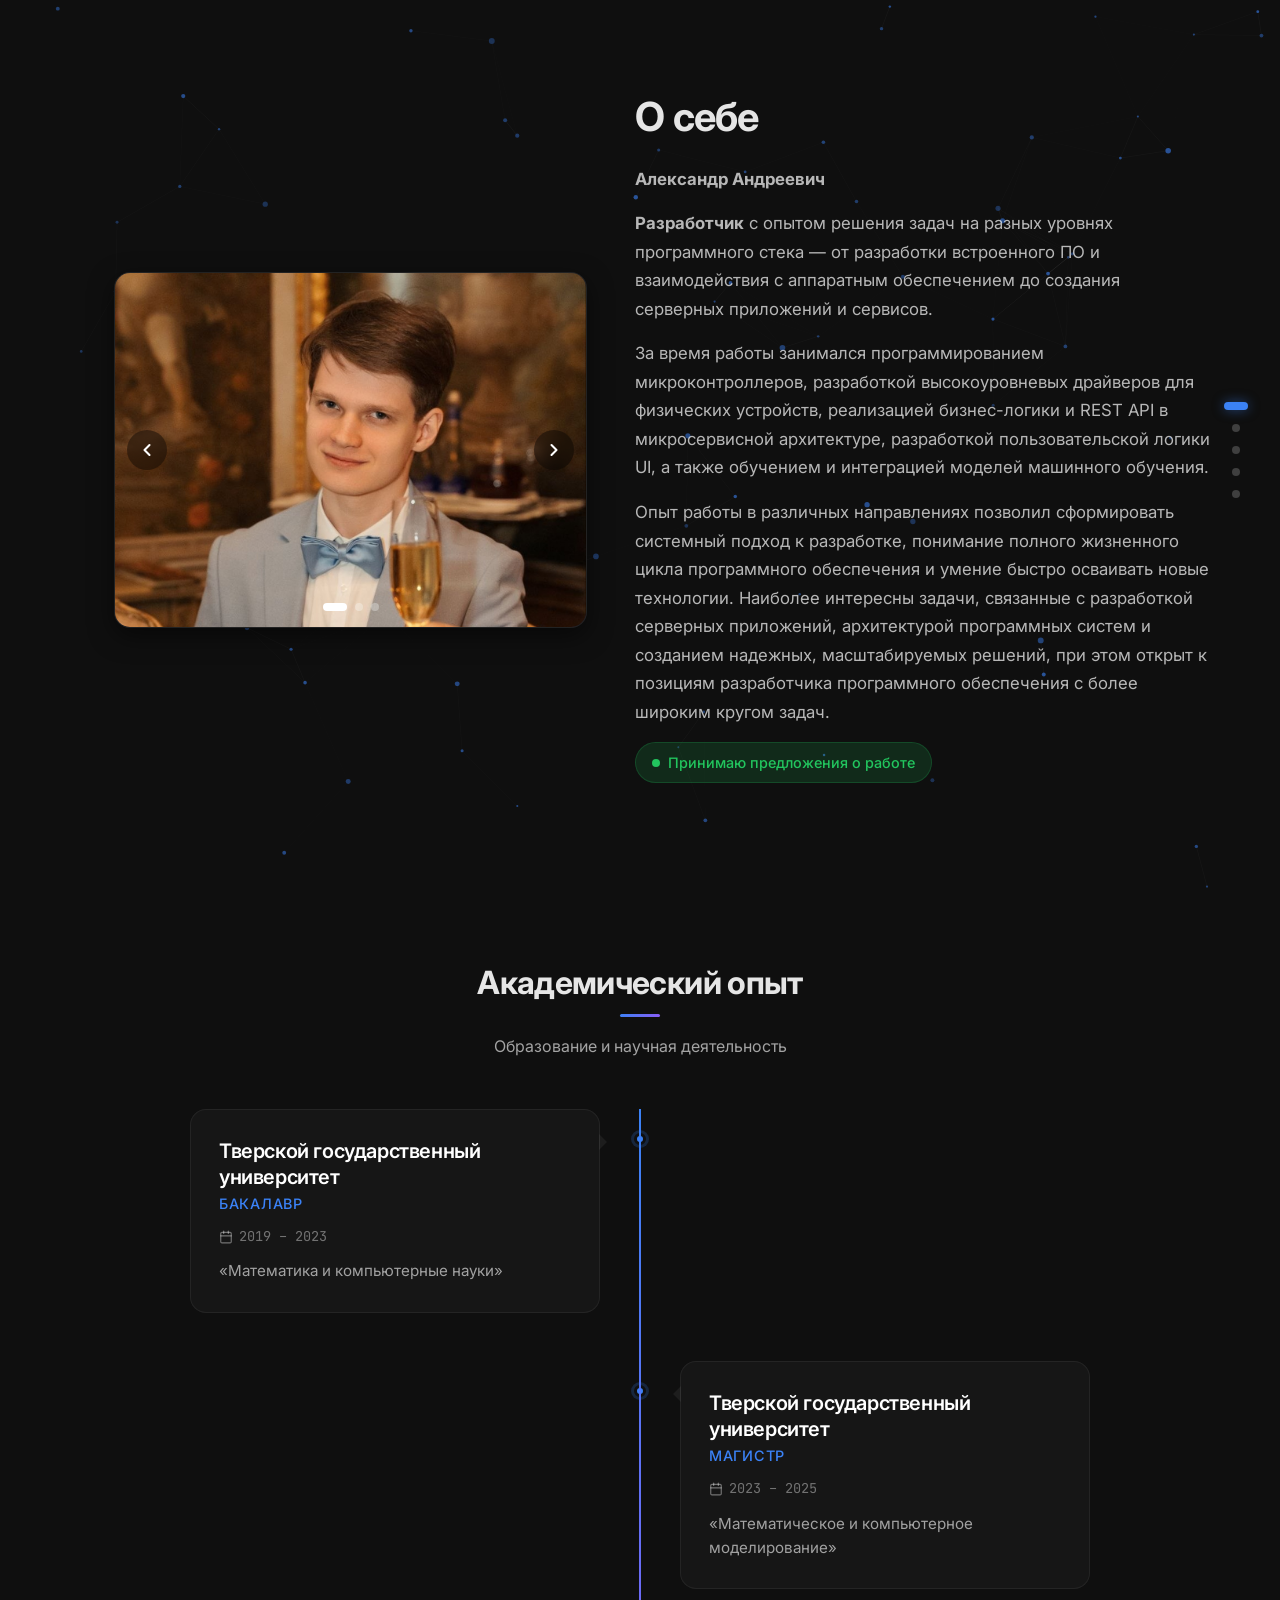
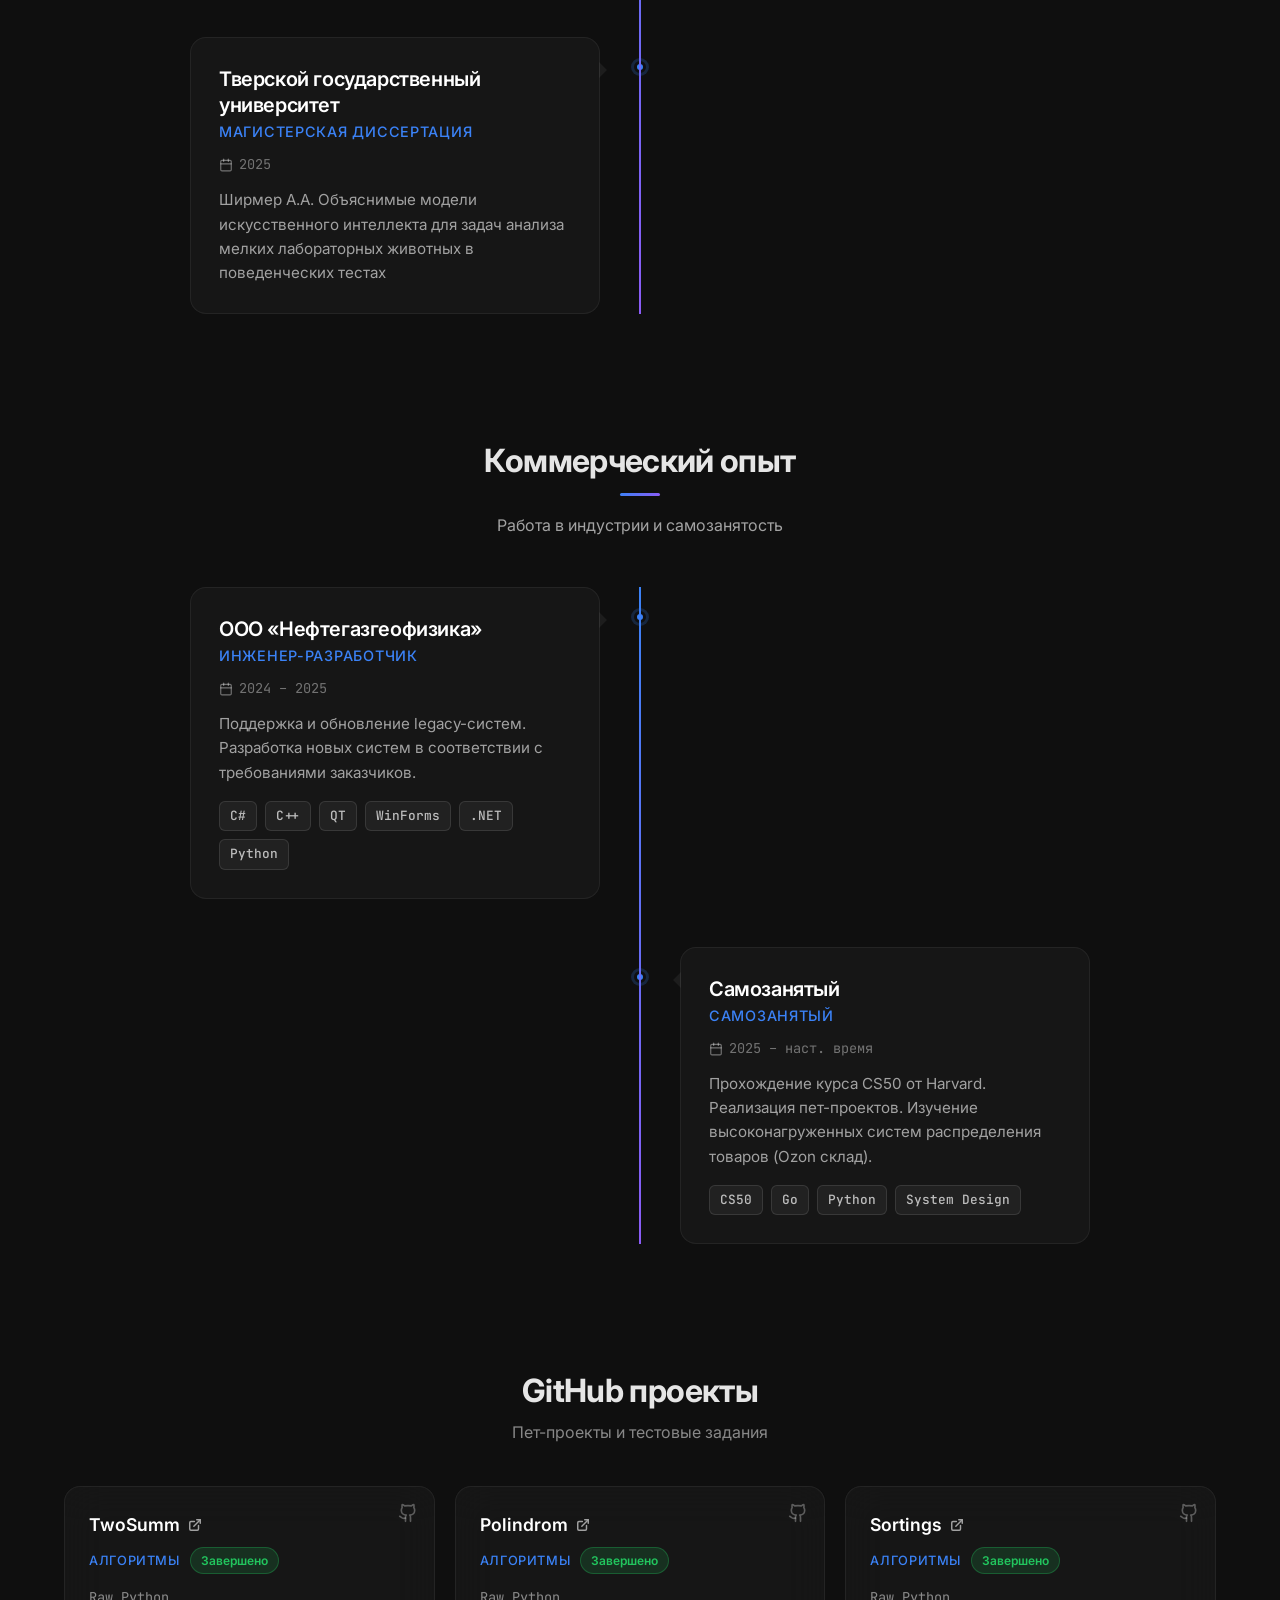
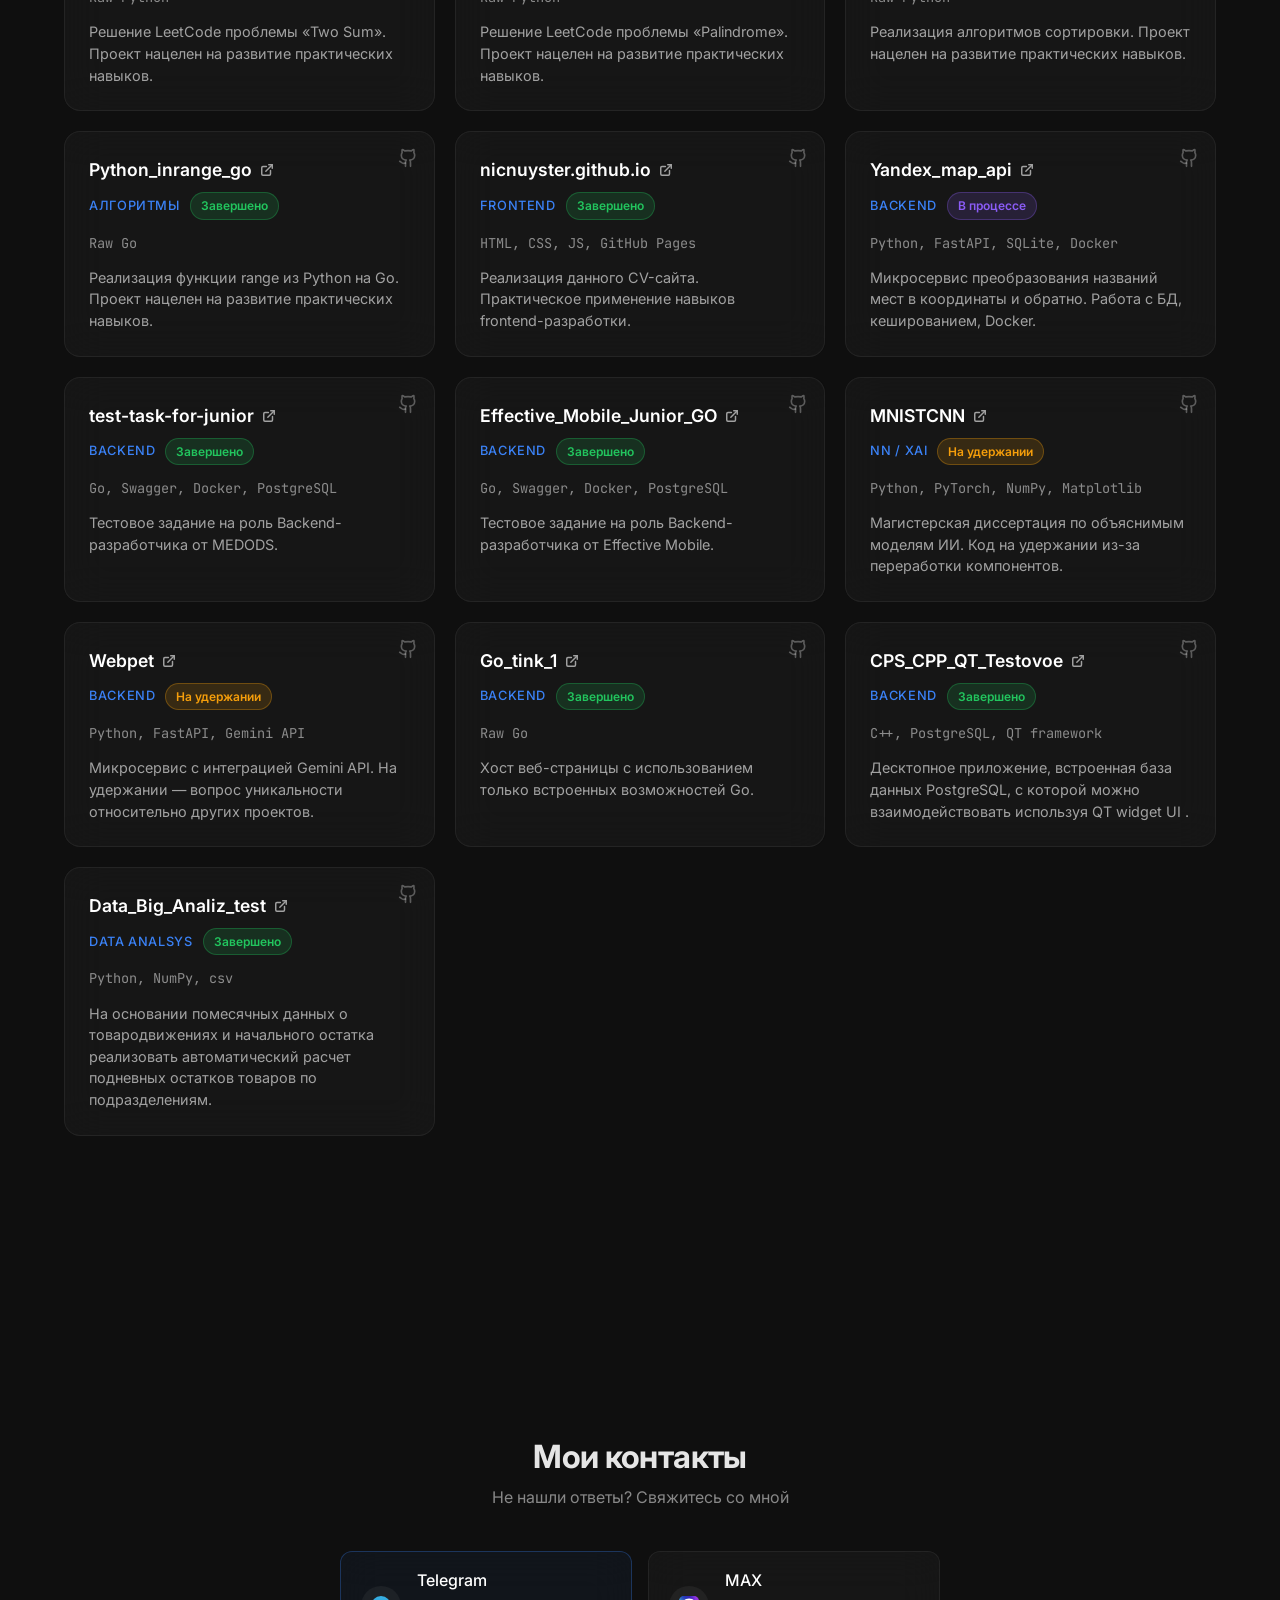
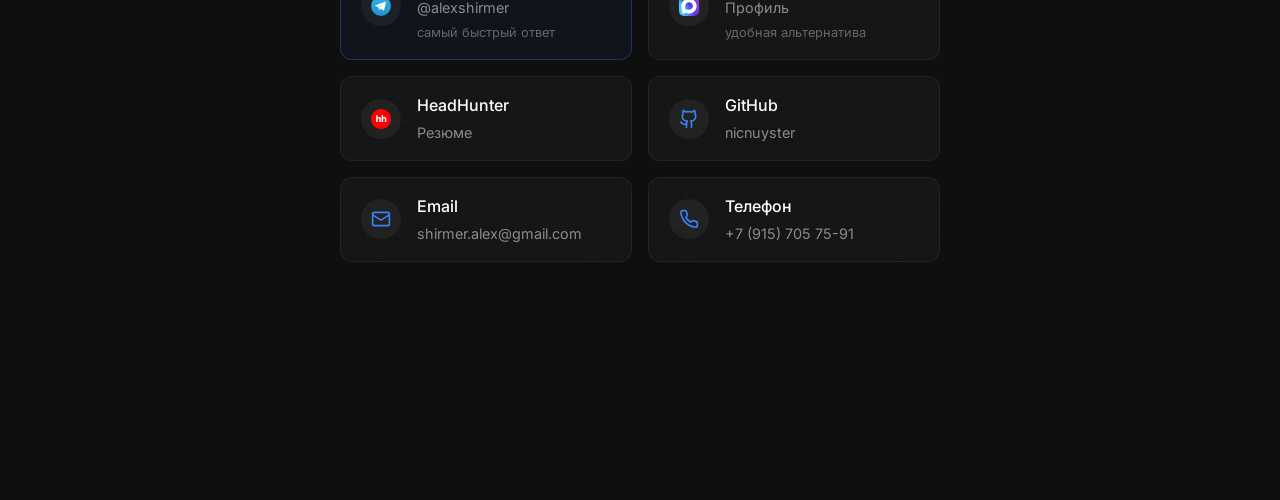
==== commit 63627023: "new project" ====
--- a/index.html
+++ b/index.html
@@ -987,6 +987,58 @@
                 </svg>
               </a>
             </article>
+            <article class="project-card animate-fade-in-up" data-category="backend" style="animation-delay: 0.88s">
+              <a href="https://github.com/nicnuyster/Data_Big_Analiz_test" class="project-name" target="_blank" rel="noopener noreferrer" aria-label="CPS_CPP_QT_Testovoe на GitHub">
+                Data_Big_Analiz_test
+                <svg
+                  xmlns="http://www.w3.org/2000/svg"
+                  width="14"
+                  height="14"
+                  viewBox="0 0 24 24"
+                  fill="none"
+                  stroke="currentColor"
+                  stroke-width="2.5"
+                  stroke-linecap="round"
+                  stroke-linejoin="round"
+                  aria-hidden="true"
+                >
+                  <path d="M18 13v6a2 2 0 0 1-2 2H5a2 2 0 0 1-2-2V8a2 2 0 0 1 2-2h6" />
+                  <polyline points="15 3 21 3 21 9" />
+                  <line x1="10" y1="14" x2="21" y2="3" />
+                </svg>
+              </a>
+              <div class="project-meta">
+                <span class="project-category">Data analsys</span>
+                <span class="project-status status--completed">Завершено</span>
+              </div>
+              <p class="project-stack">Python, NumPy, csv</p>
+              <p class="project-desc">На основании помесячных данных о товародвижениях и начального остатка реализовать автоматический расчет подневных остатков товаров по подразделениям.</p>
+              <a
+                href="https://github.com/nicnuyster/Data_Big_Analiz_test"
+                class="project-github-icon"
+                target="_blank"
+                rel="noopener noreferrer"
+                aria-label="Открыть Data_Big_Analiz_test на GitHub"
+              >
+                <svg
+                  xmlns="http://www.w3.org/2000/svg"
+                  width="20"
+                  height="20"
+                  viewBox="0 0 24 24"
+                  fill="none"
+                  stroke="currentColor"
+                  stroke-width="2"
+                  stroke-linecap="round"
+                  stroke-linejoin="round"
+                  aria-hidden="true"
+                >
+                  <path
+                    d="M15 22v-4a4.8 4.8 0 0 0-1-3.5c3 0 6-2 6-5.5.08-1.25-.27-2.48-1-3.5.28-1.15.28-2.35 0-3.5 0 0-1 0-3 1.5-2.64-.5-5.36-.5-8 0C6 2 5 2 5 2c-.3 1.15-.3 2.35 0 3.5A5.403 5.403 0 0 0 4 9c0 3.5 3 5.5 6 5.5-.39.49-.68 1.05-.85 1.65-.17.6-.22 1.23-.15 1.85v4"
+                  />
+                  <path d="M9 18c-4.51 2-5-2-7-2" />
+                </svg>
+              </a>
+            </article>
           </div>
         </div>
       </section>
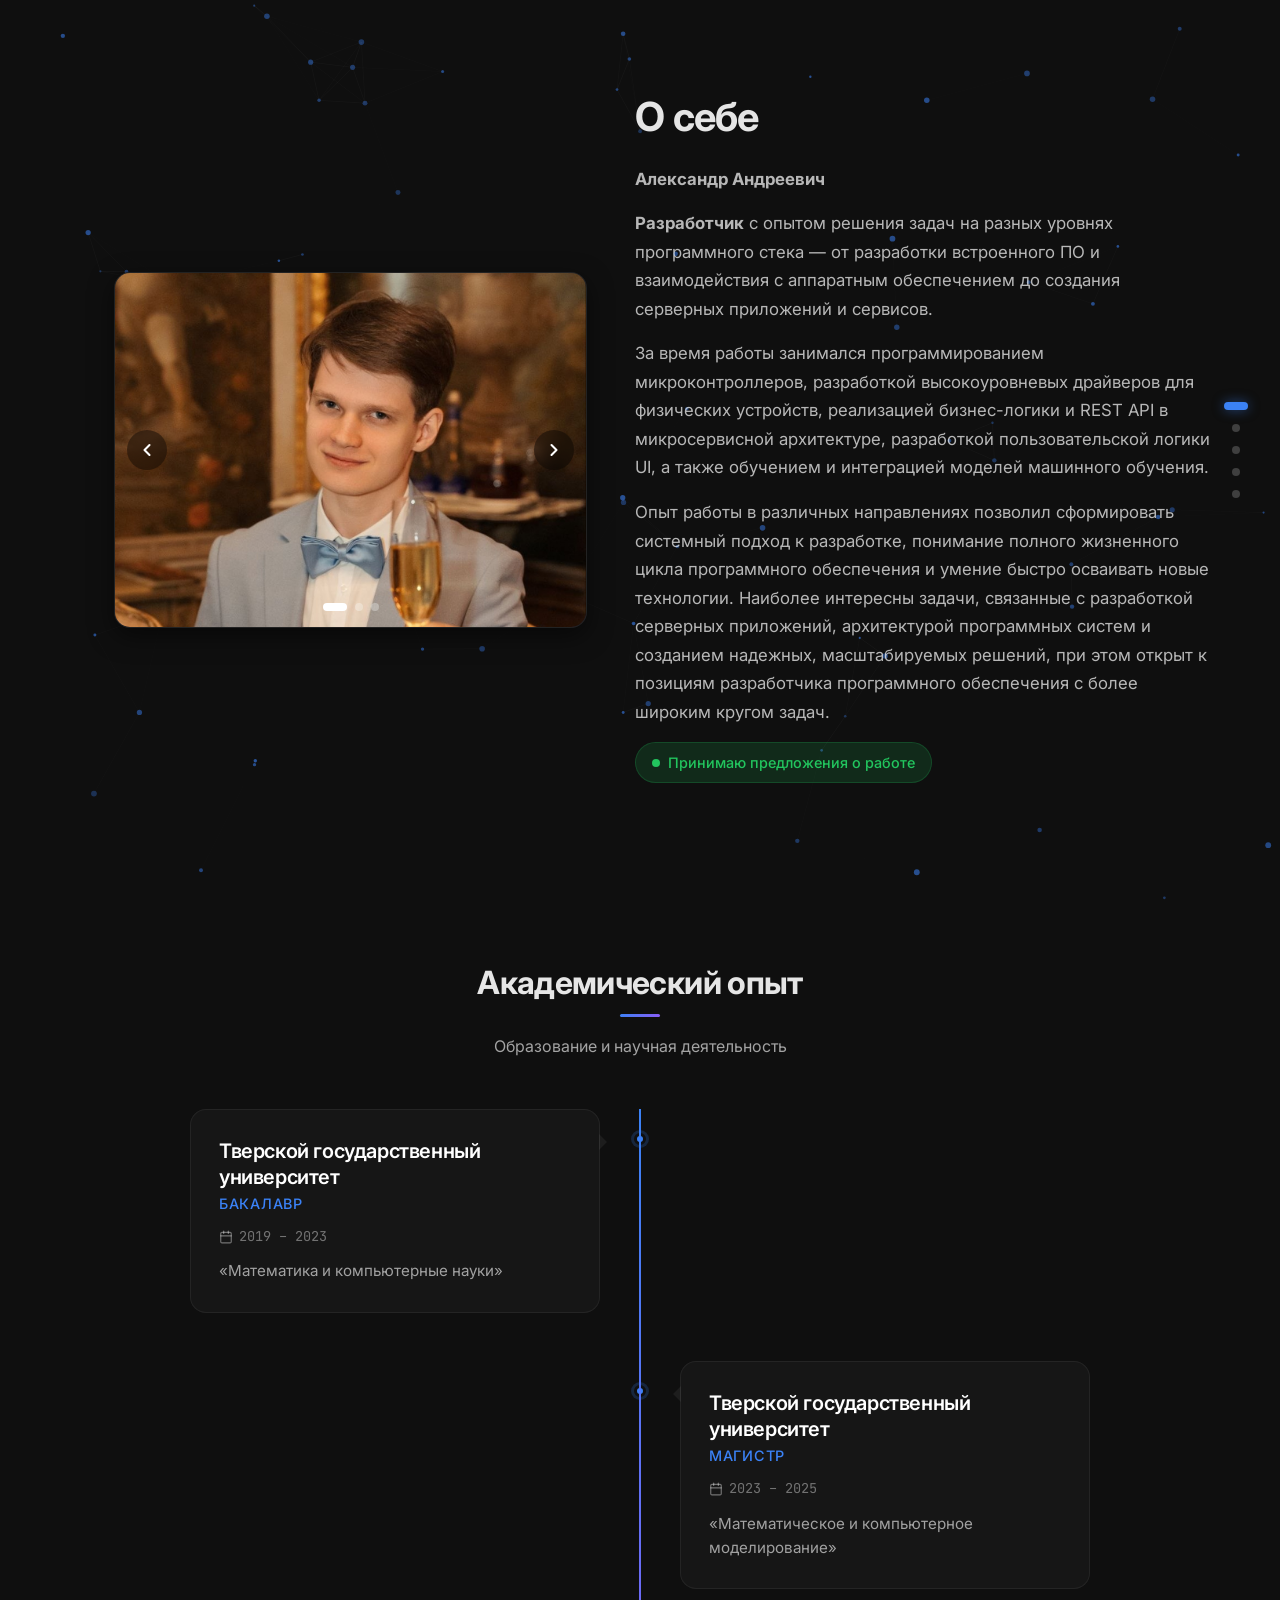
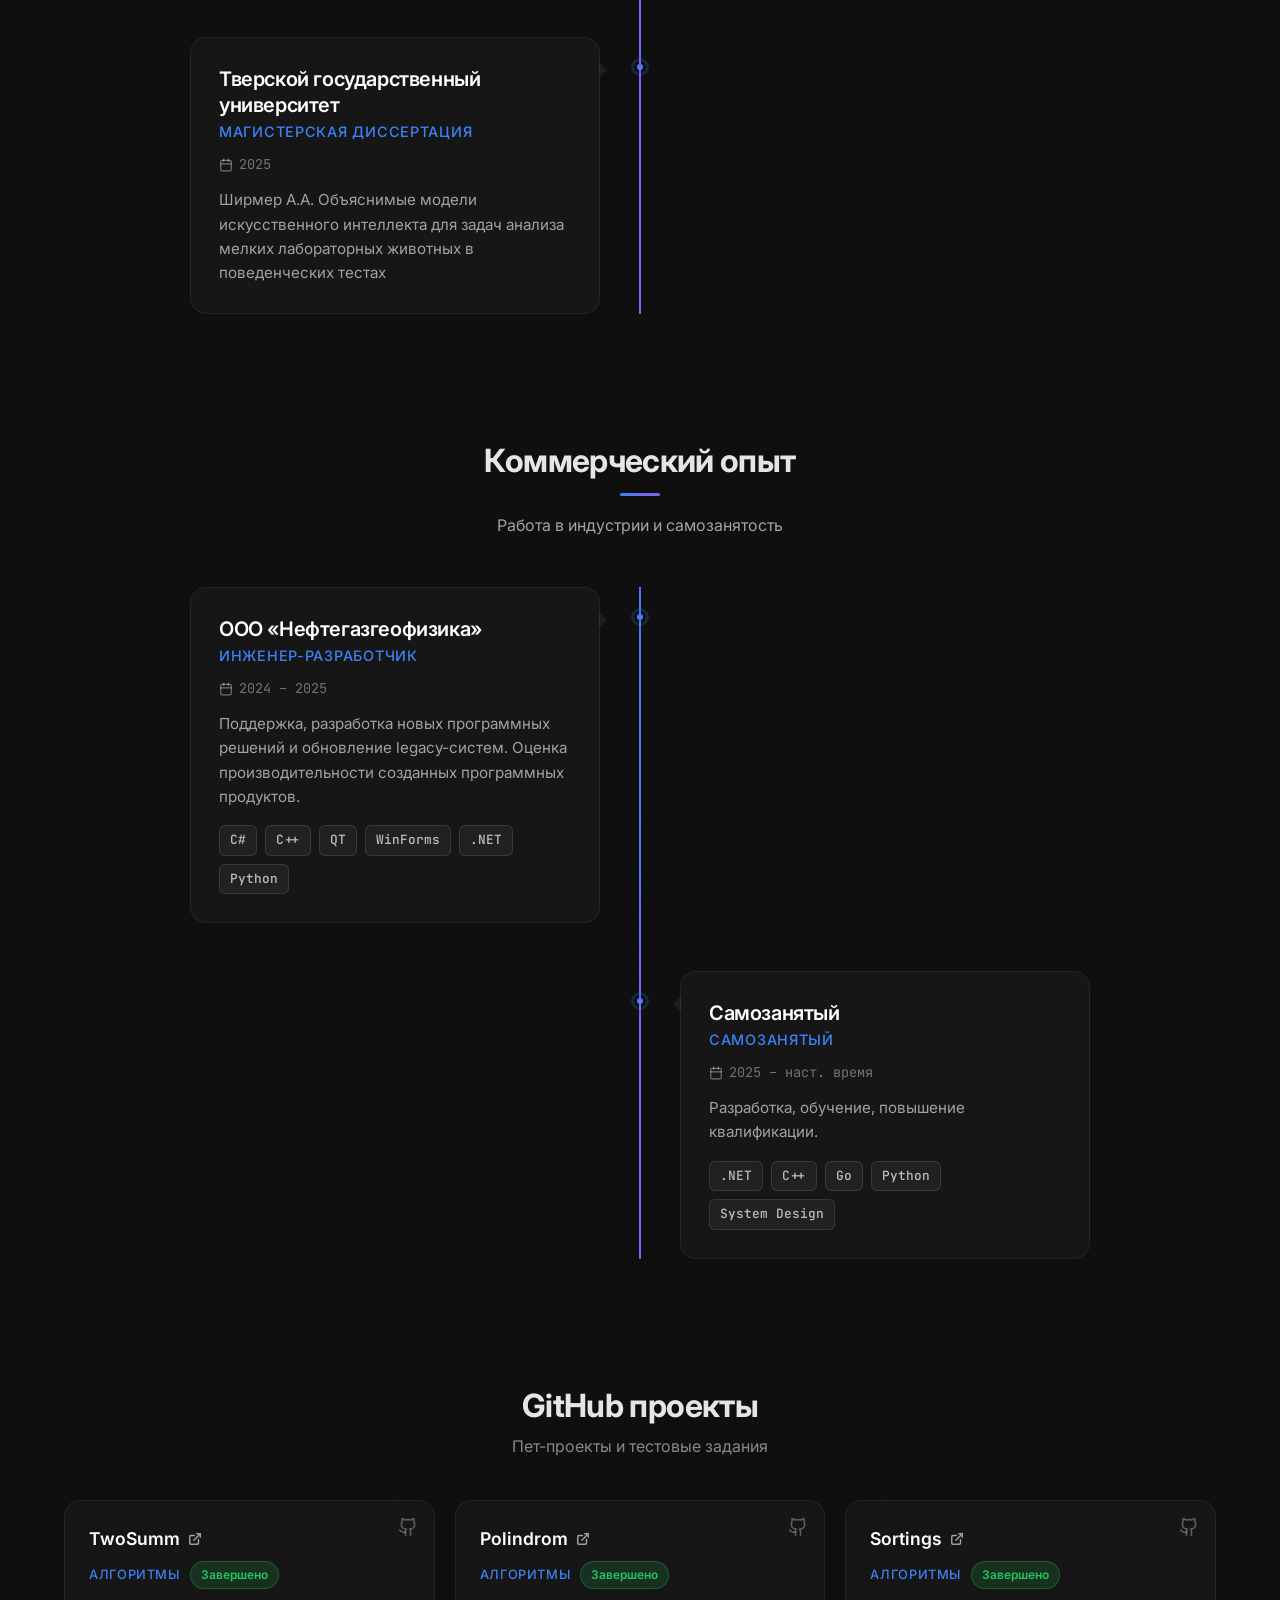
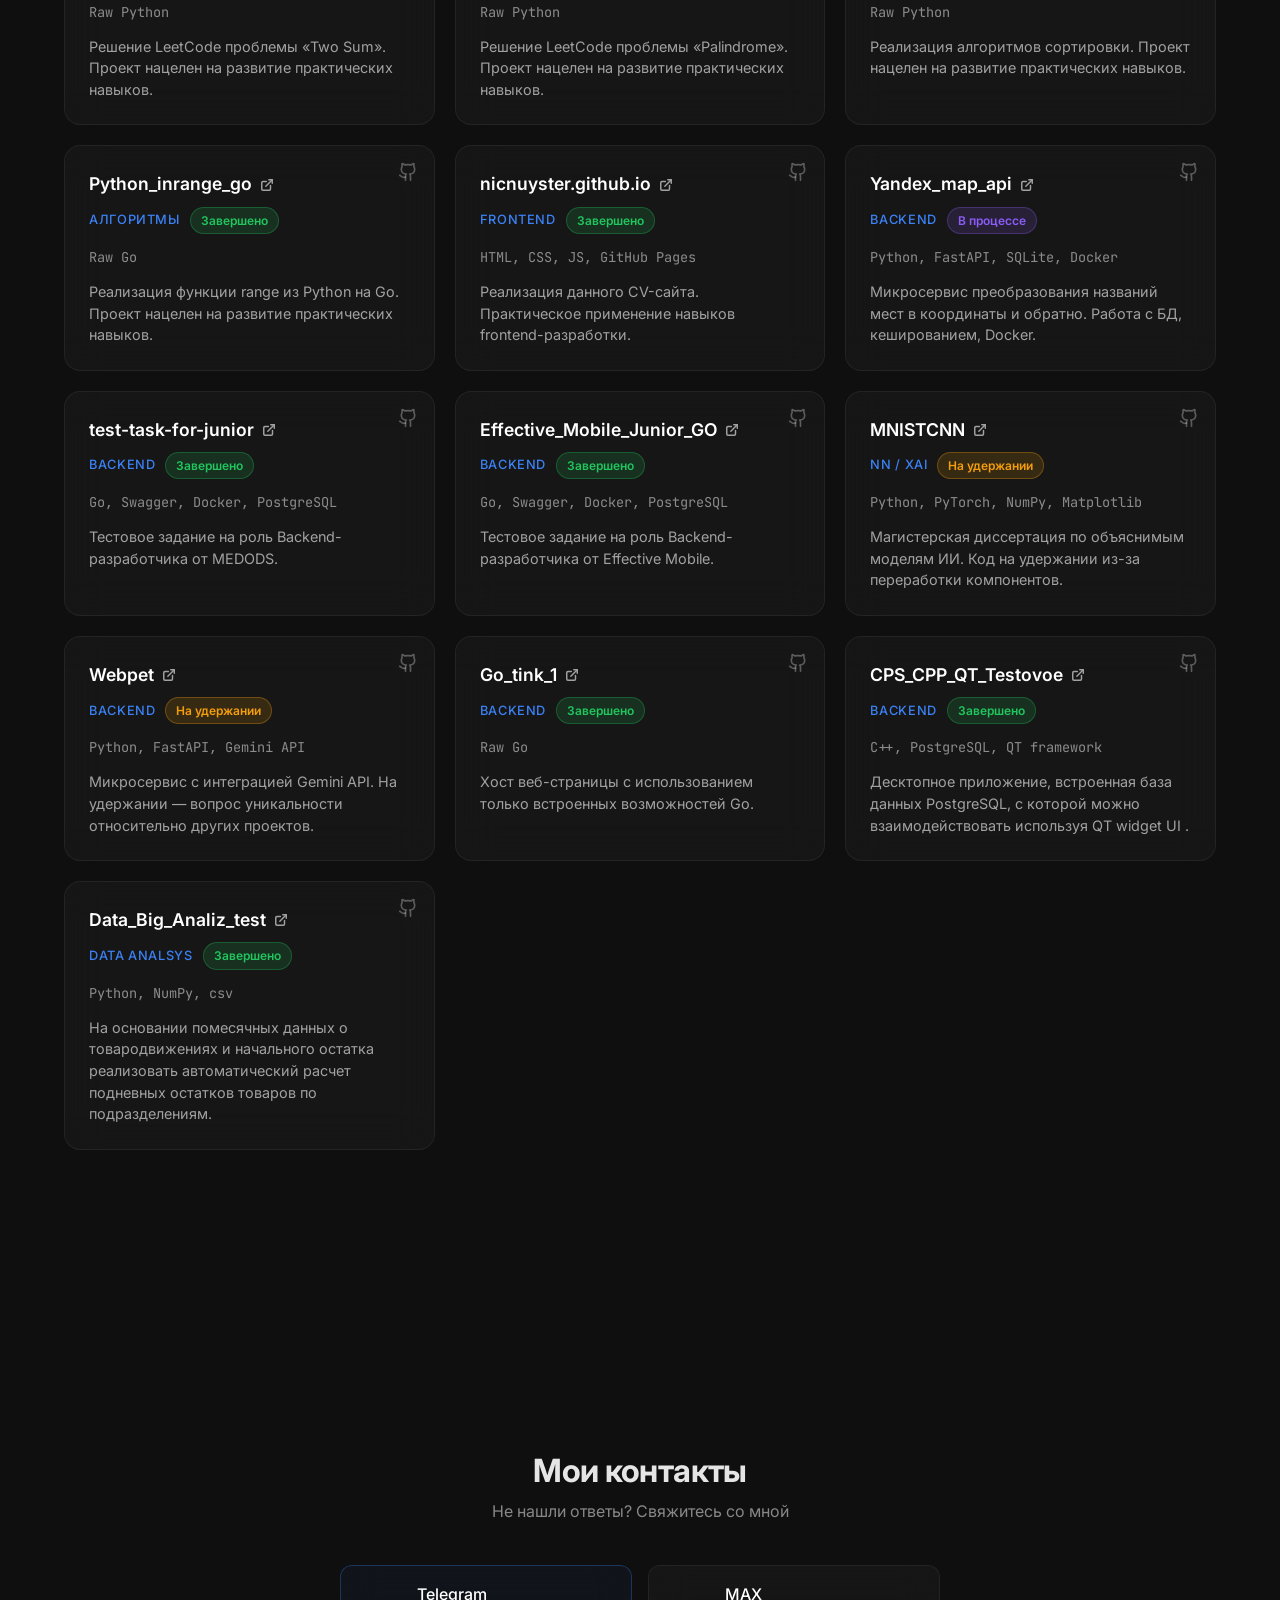
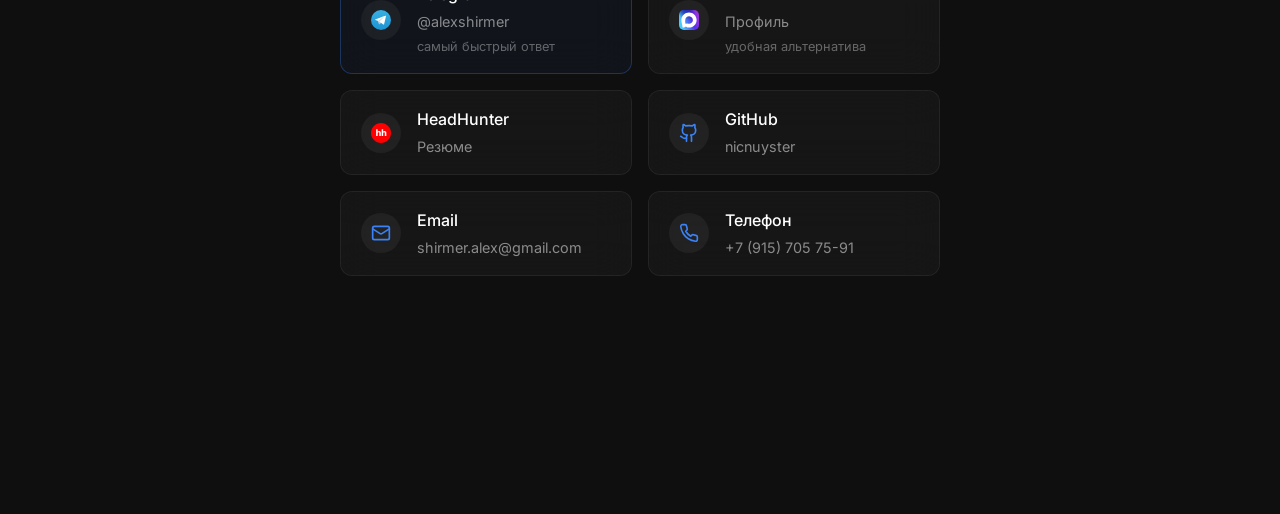
==== commit 4fd748fa: "new" ====
--- a/index.html
+++ b/index.html
@@ -271,7 +271,7 @@
                   </svg>
                   <span>2024 – 2025</span>
                 </div>
-                <p class="timeline-desc">Поддержка и обновление legacy-систем. Разработка новых систем в соответствии с требованиями заказчиков.</p>
+                <p class="timeline-desc">Поддержка, разработка новых программных решений и обновление legacy-систем. Оценка производительности созданных программных продуктов.</p>
                 <div class="timeline-tags">
                   <span class="timeline-tag">C#</span>
                   <span class="timeline-tag">C++</span>
@@ -310,10 +310,11 @@
                   <span>2025 – наст. время</span>
                 </div>
                 <p class="timeline-desc">
-                  Прохождение курса CS50 от Harvard. Реализация пет-проектов. Изучение высоконагруженных систем распределения товаров (Ozon склад).
+                  Разработка, обучение, повышение квалификации.
                 </p>
                 <div class="timeline-tags">
-                  <span class="timeline-tag">CS50</span>
+                  <span class="timeline-tag">.NET</span>
+                  <span class="timeline-tag">C++</span>
                   <span class="timeline-tag">Go</span>
                   <span class="timeline-tag">Python</span>
                   <span class="timeline-tag">System Design</span>
